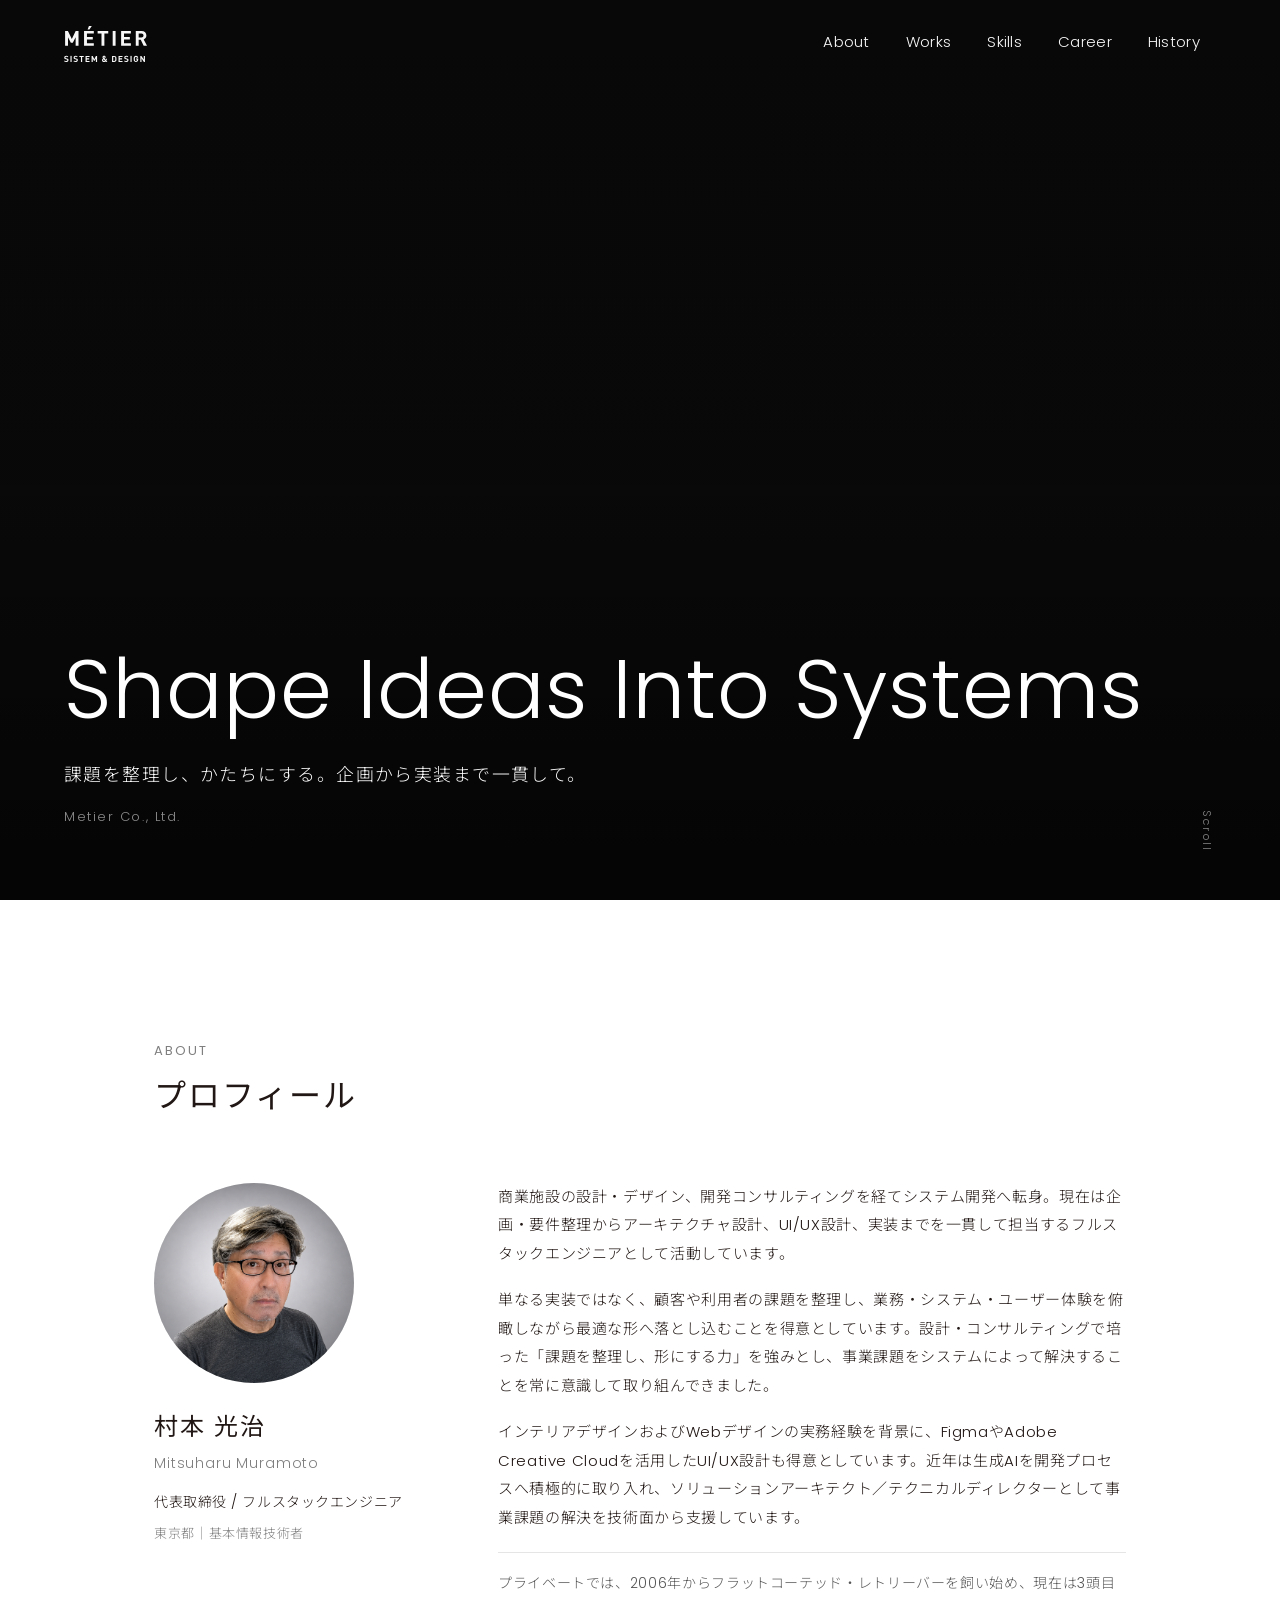
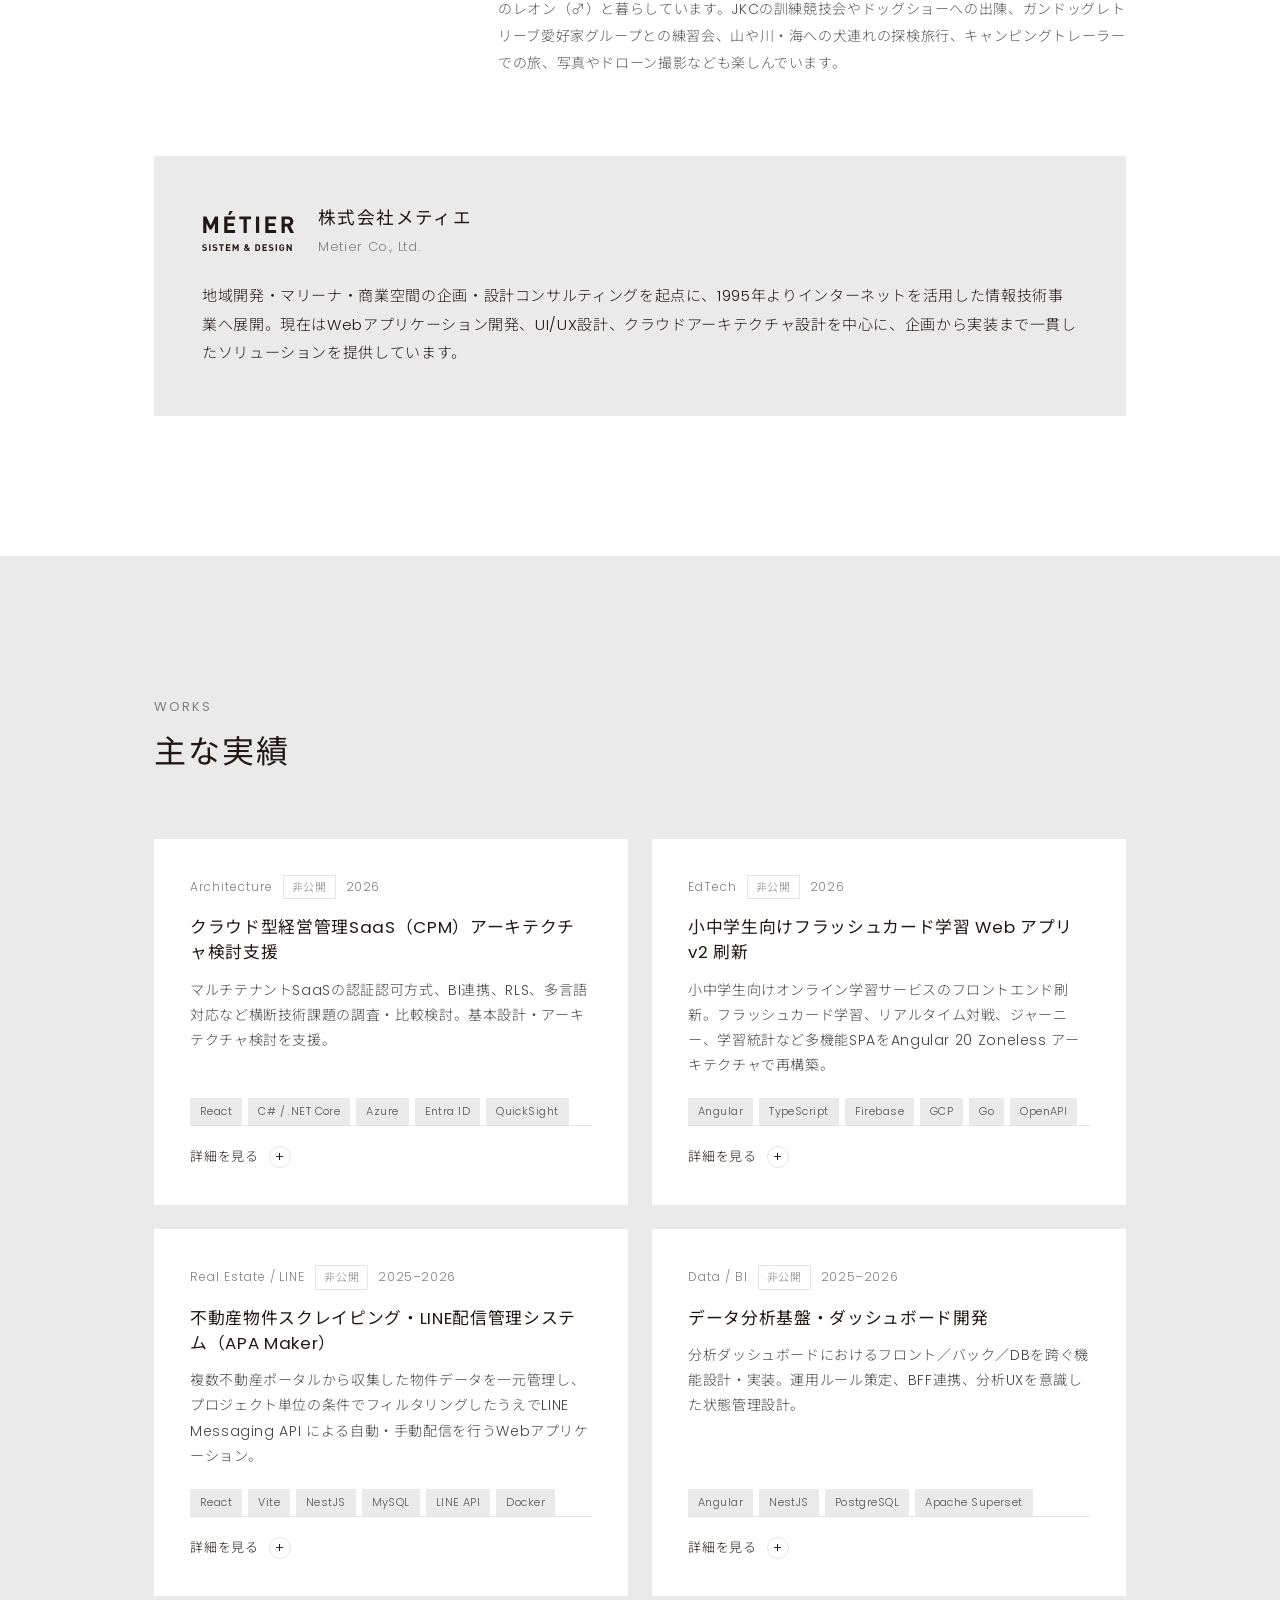
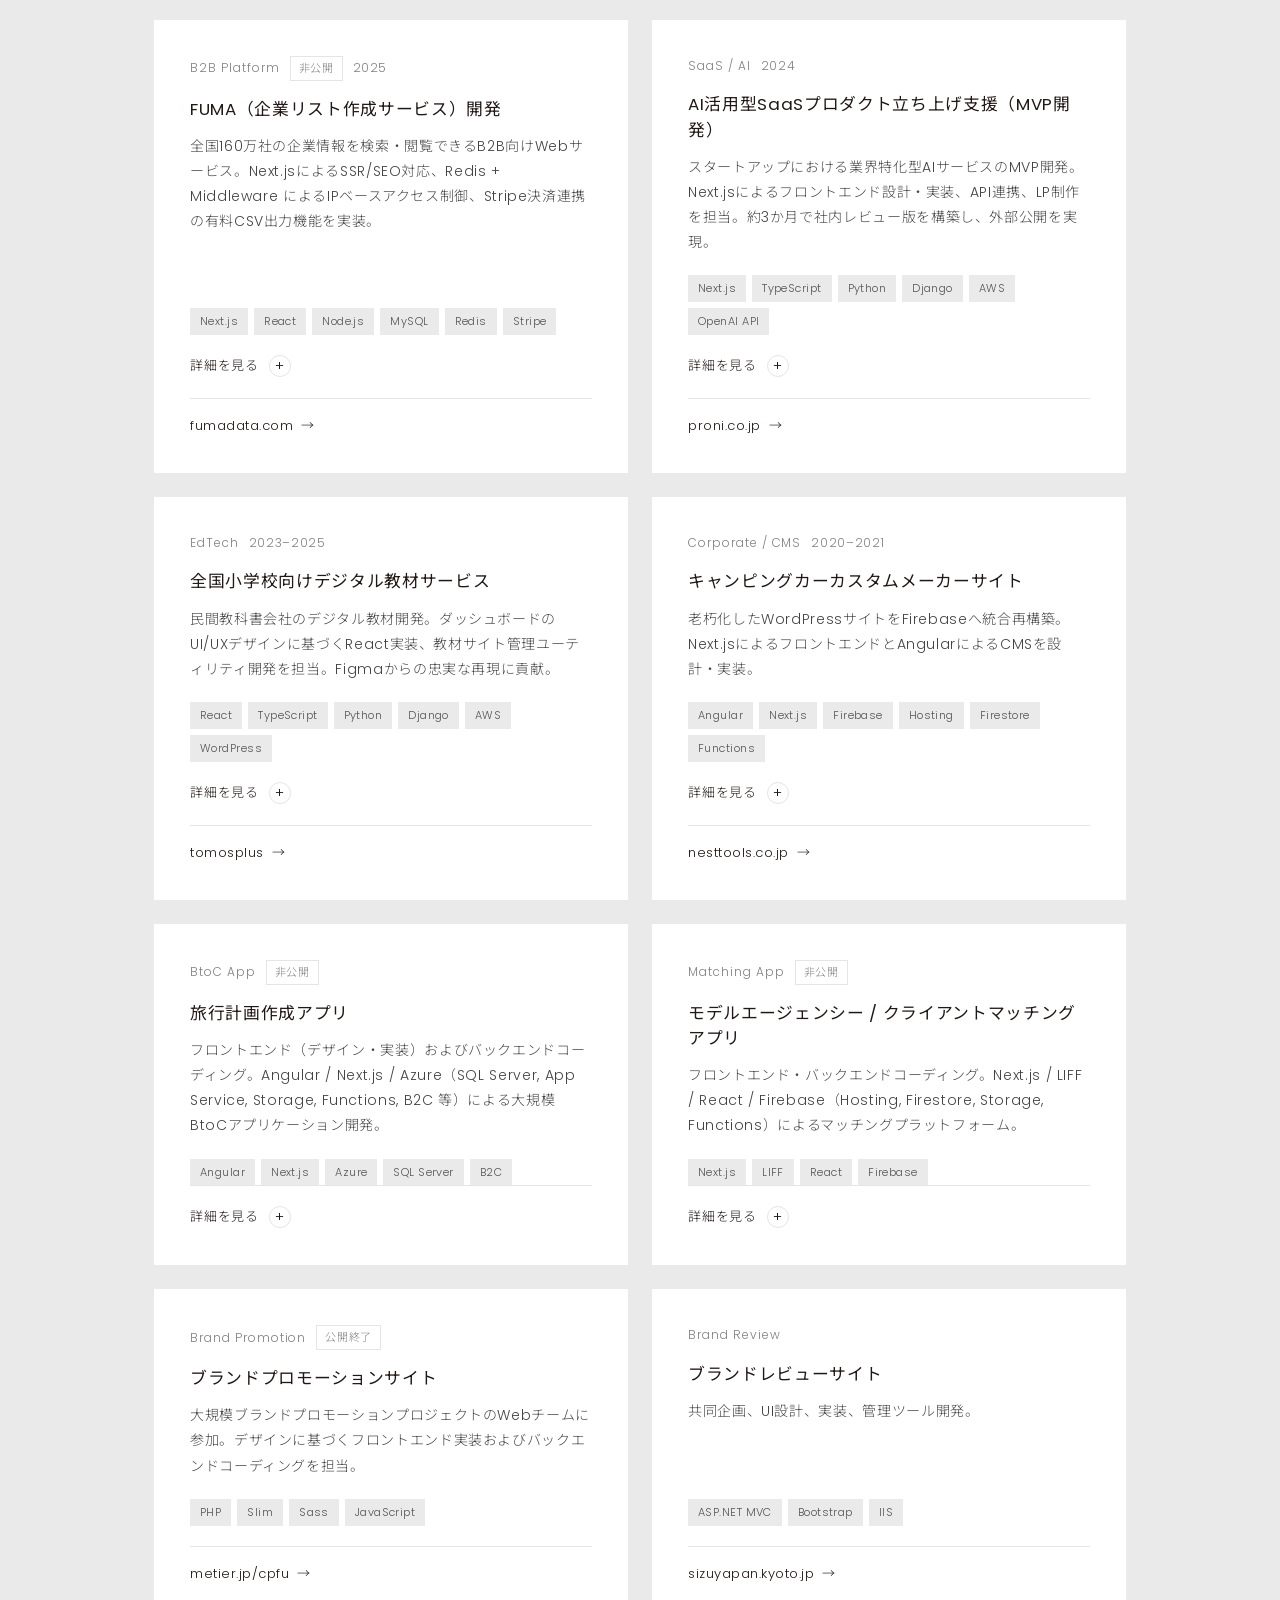
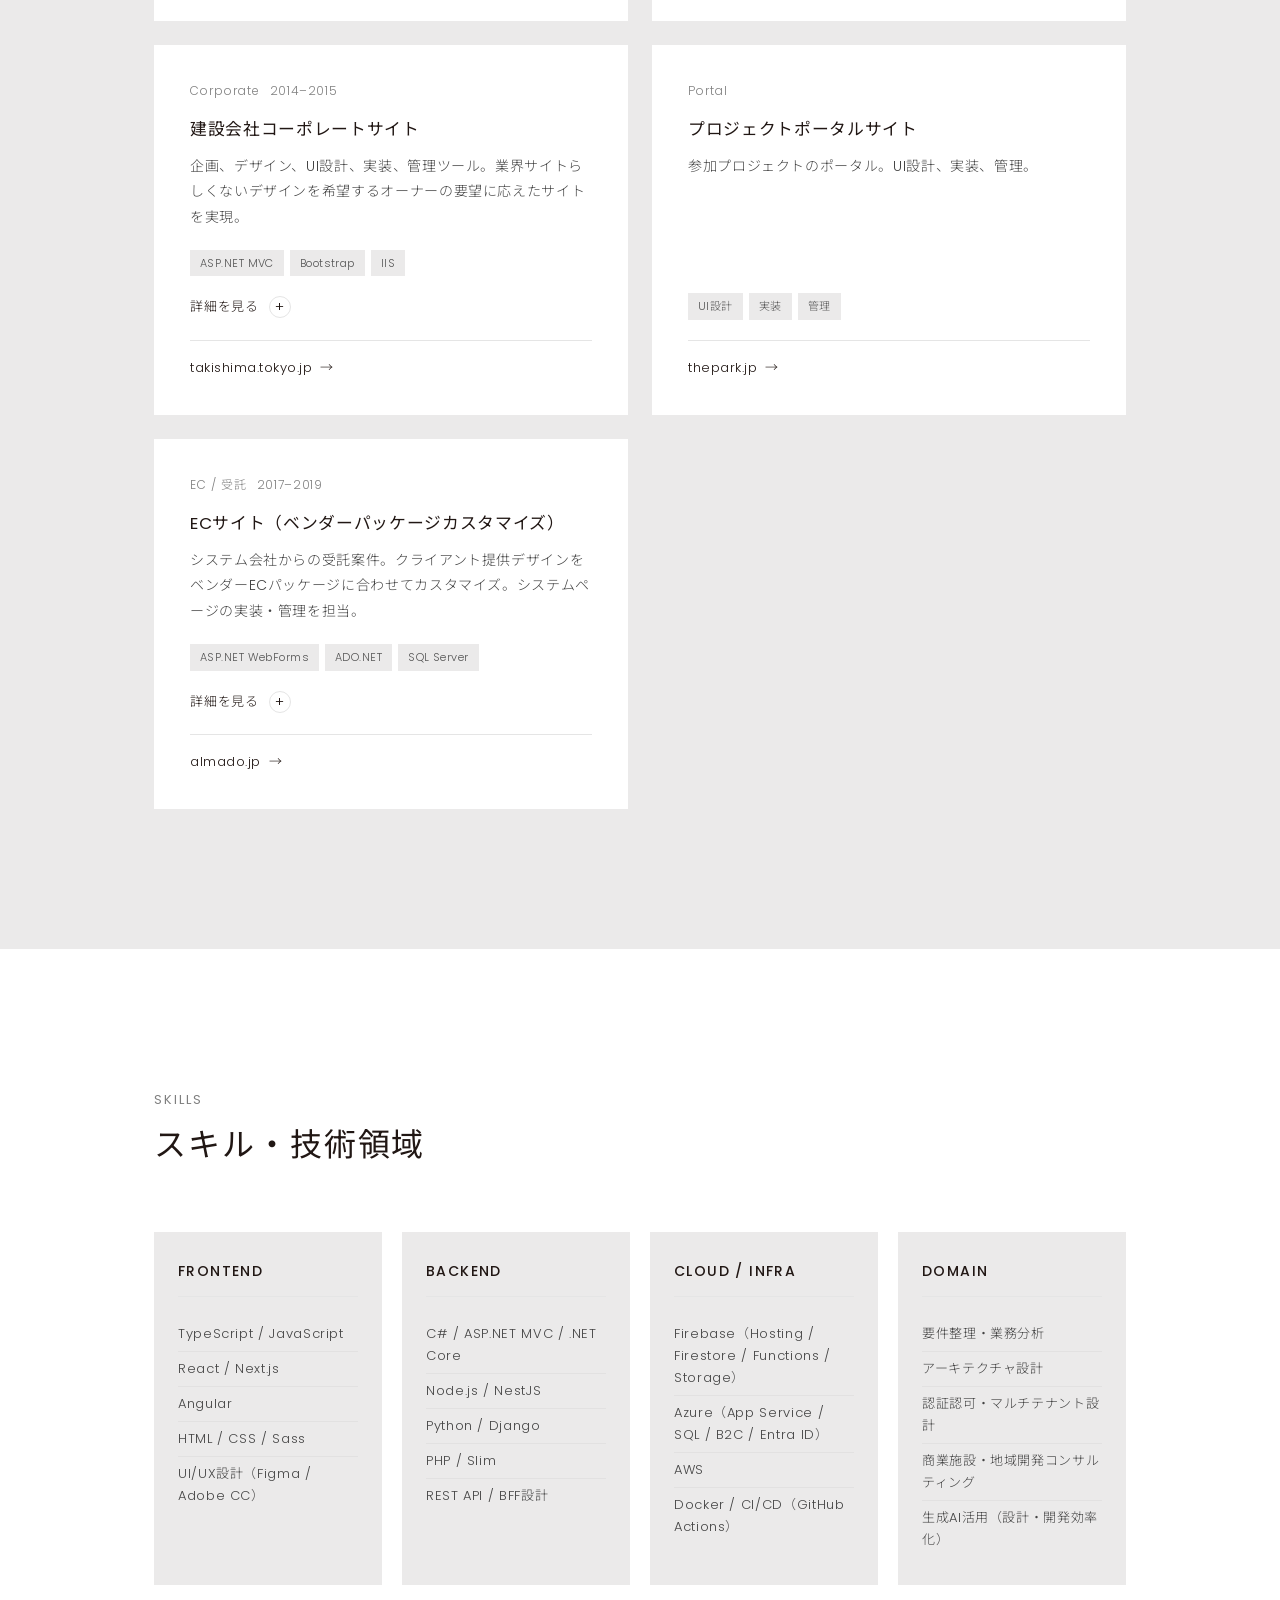
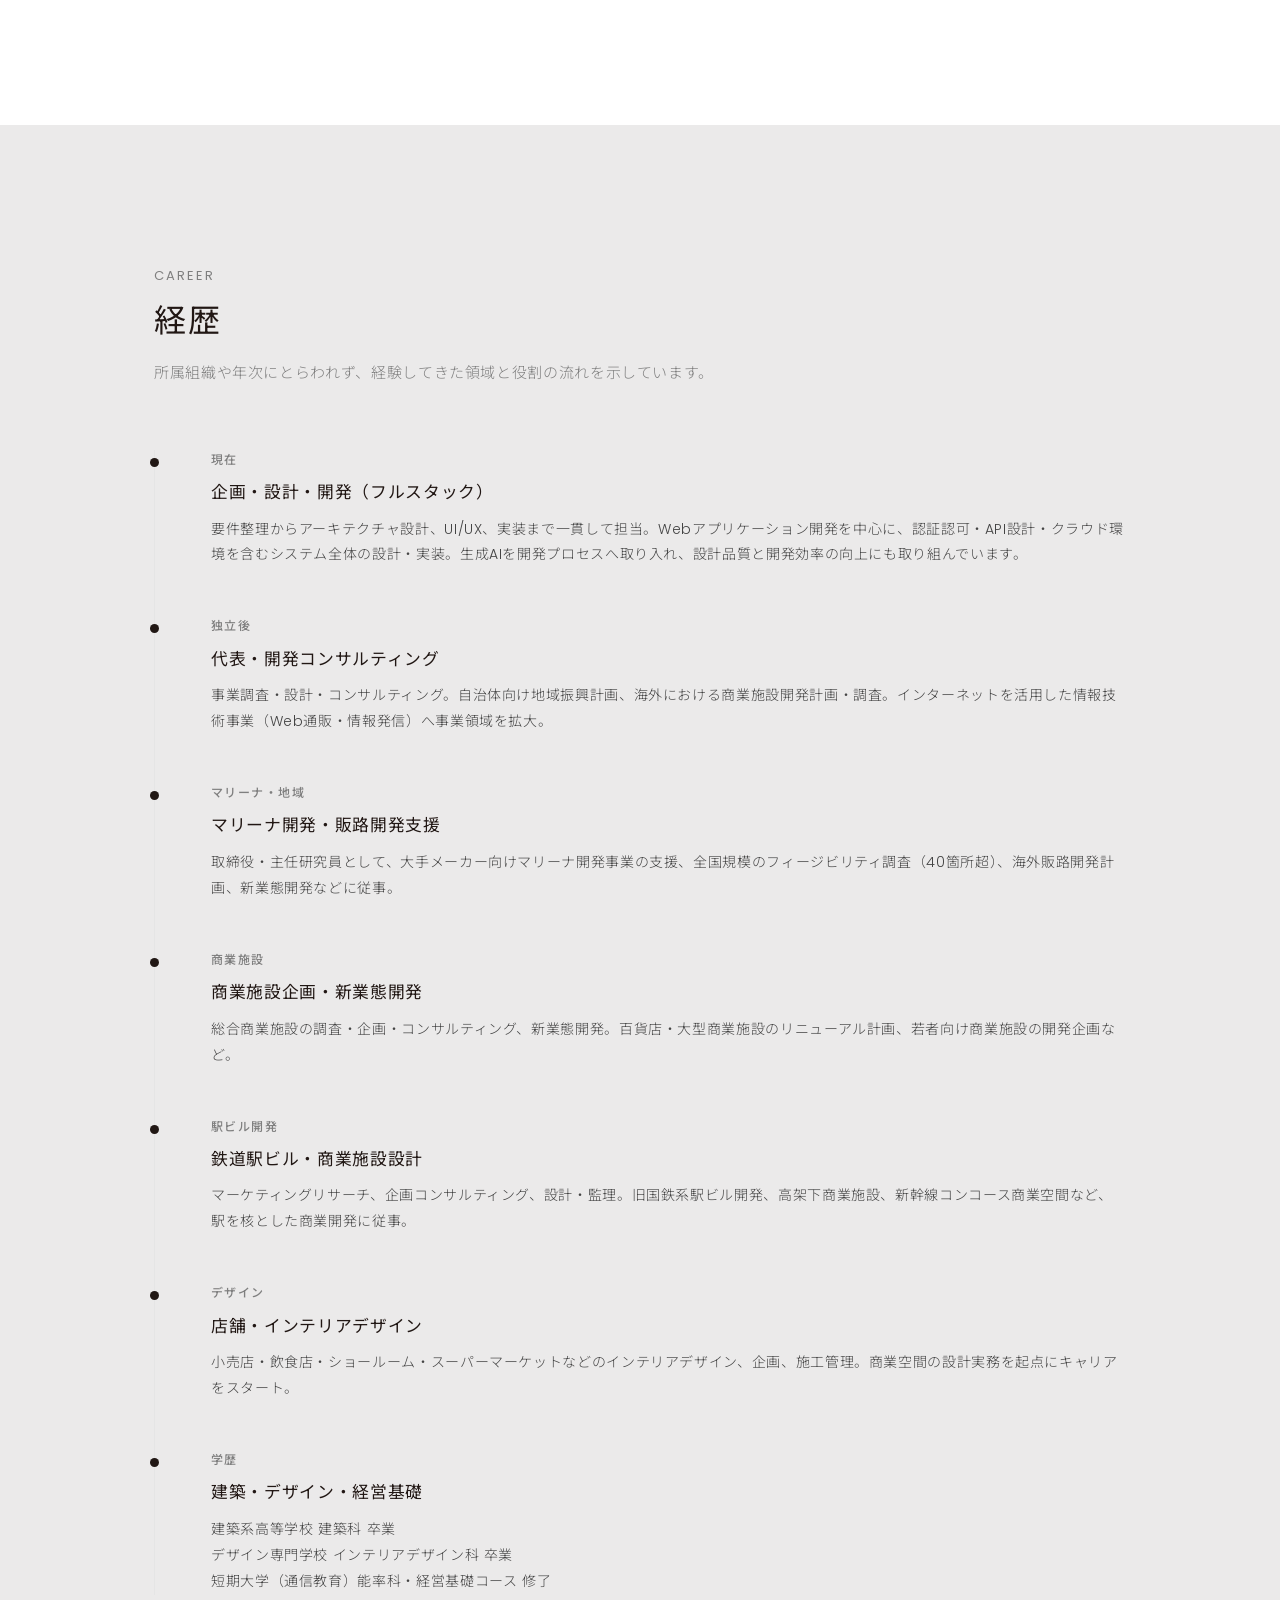
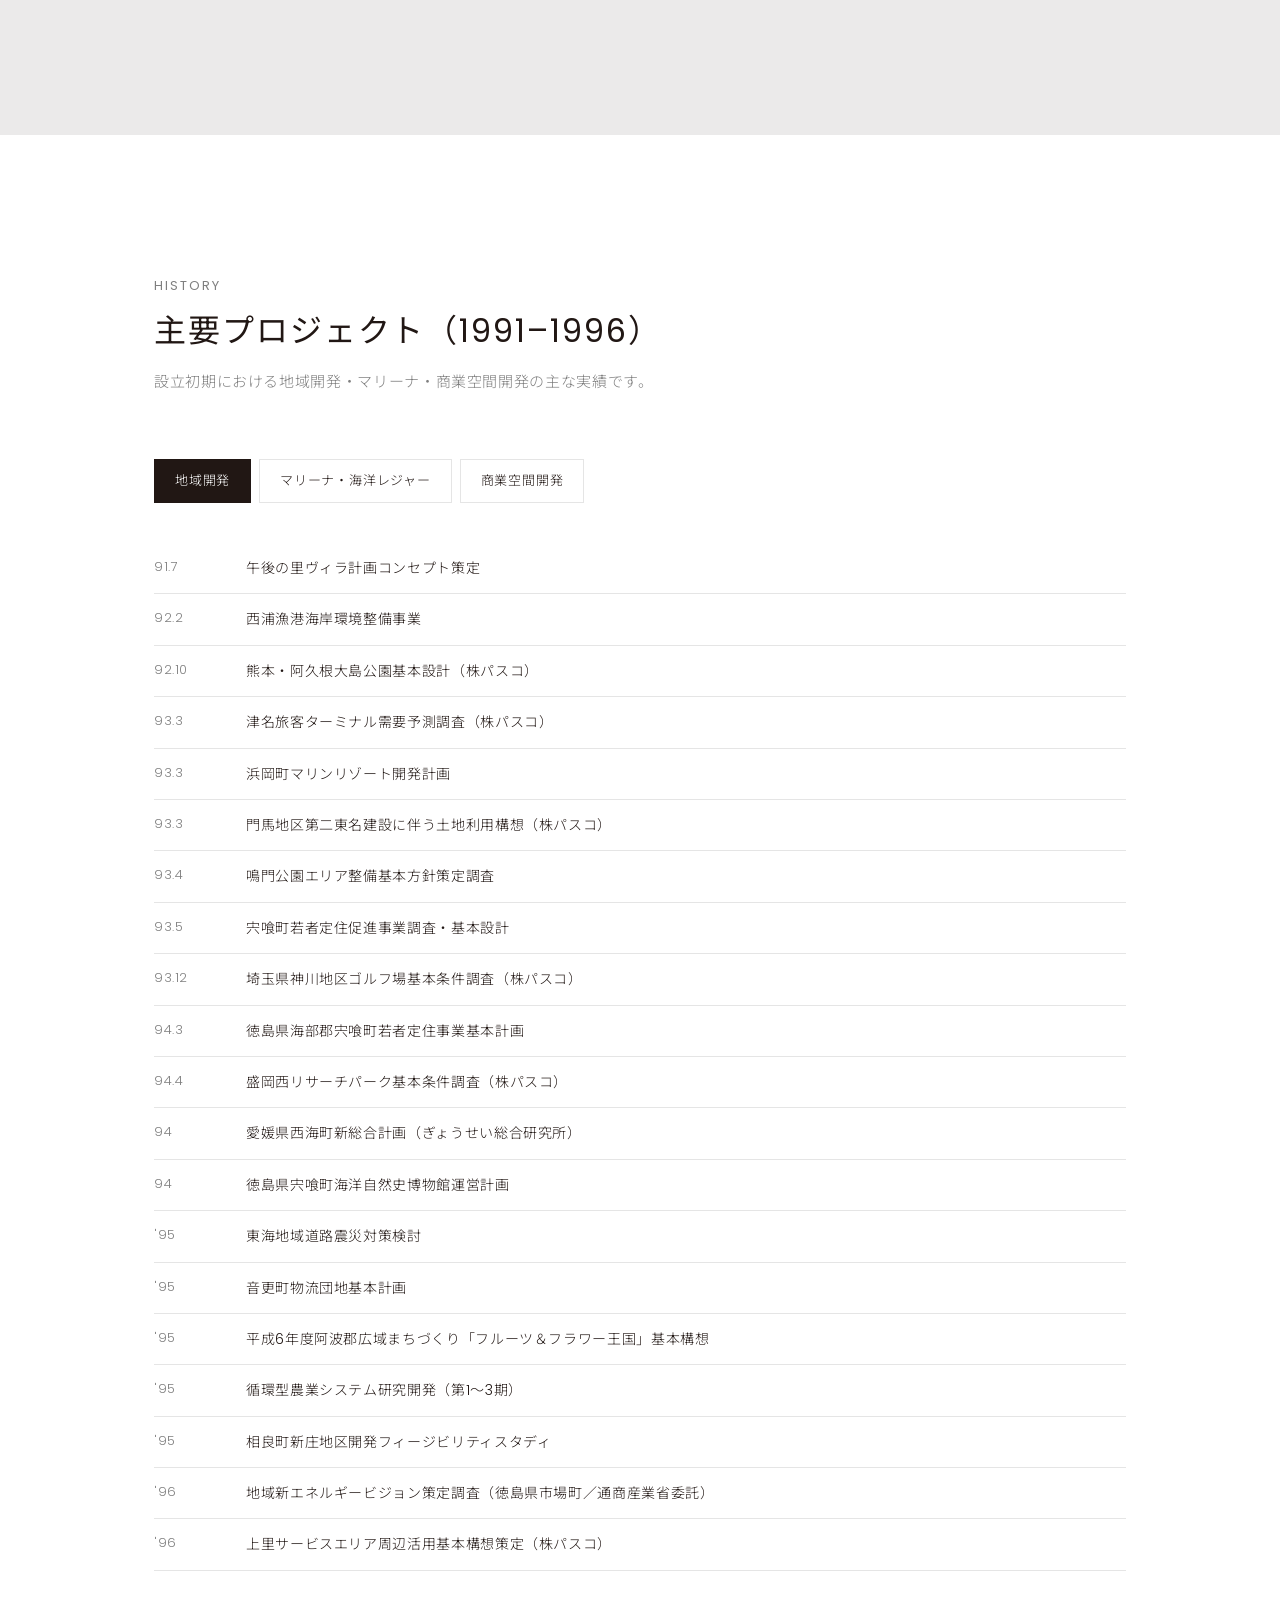
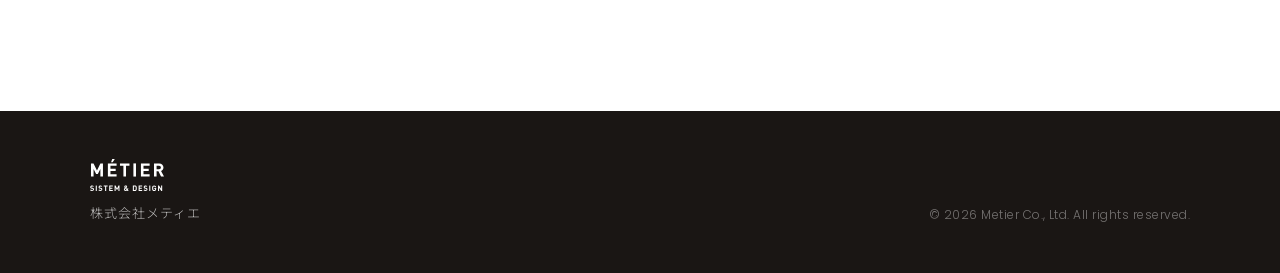
==== public/index.html @ c5fab7e5 "Initial commit: Metier corporate website Static site with Firebase Hosting configuration, assets, an" ====
<!doctype html>
<html lang="ja">
  <head>
    <meta charset="UTF-8" />
    <meta name="viewport" content="width=device-width, initial-scale=1" />
    <meta
      name="description"
      content="株式会社メティエ — 企画・設計から実装まで。商業施設デザインの知見を活かしたフルスタックエンジニアリング。"
    />
    <title>Metier — Portfolio</title>
    <link rel="preconnect" href="https://fonts.googleapis.com" />
    <link rel="preconnect" href="https://fonts.gstatic.com" crossorigin />
    <link
      href="https://fonts.googleapis.com/css2?family=EB+Garamond:ital@0;1&family=Noto+Sans+JP:wght@300;400;500;700&family=Poppins:wght@200;300;400;500;600&display=swap"
      rel="stylesheet"
    />
    <link rel="stylesheet" href="css/style.css" />
    <link rel="icon" href="assets/favicon.svg" type="image/svg+xml" />
  </head>
  <body>
    <div class="wrapper">
      <header class="header" id="header">
        <div class="header__inner">
          <h1 class="header__logo">
            <a href="#top">
              <img
                src="assets/Metier-LOGO-white.svg"
                alt="Metier"
                width="122"
                height="53"
              />
            </a>
          </h1>
          <button
            class="header__menu-btn"
            id="menuBtn"
            aria-label="メニュー"
            aria-expanded="false"
          >
            <span></span>
            <span></span>
          </button>
          <nav class="gnav" id="gnav">
            <ul>
              <li>
                <a href="#about"
                  ><span class="roll-menu"
                    ><span data-txt="About">About</span></span
                  ></a
                >
              </li>
              <li>
                <a href="#works"
                  ><span class="roll-menu"
                    ><span data-txt="Works">Works</span></span
                  ></a
                >
              </li>
              <li>
                <a href="#skills"
                  ><span class="roll-menu"
                    ><span data-txt="Skills">Skills</span></span
                  ></a
                >
              </li>
              <li>
                <a href="#career"
                  ><span class="roll-menu"
                    ><span data-txt="Career">Career</span></span
                  ></a
                >
              </li>
              <li>
                <a href="#history"
                  ><span class="roll-menu"
                    ><span data-txt="History">History</span></span
                  ></a
                >
              </li>
            </ul>
          </nav>
        </div>
      </header>

      <main>
        <!-- Hero -->
        <section class="hero" id="top">
          <div class="hero__bg"></div>
          <div class="hero__content">
            <h2 class="hero__title words-anim" id="heroTitle">
              <span>Shape</span> <span>Ideas</span> <span>Into</span>
              <span>Systems</span>
            </h2>
            <p class="hero__lead">
              課題を整理し、かたちにする。<br
                class="sp-only"
              />企画から実装まで一貫して。
            </p>
            <p class="hero__sub">Metier Co., Ltd.</p>
          </div>
          <div class="hero__scroll">
            <span>Scroll</span>
          </div>
        </section>

        <div class="cover">
          <!-- About -->
          <section class="section about" id="about">
            <div class="section__inner">
              <div class="section__head js-fadein">
                <p class="section__label">About</p>
                <h2 class="section__title">プロフィール</h2>
              </div>

              <div class="about__grid">
                <div class="about__profile js-fadein">
                  <div class="about__photo">
                    <img
                      src="assets/GPTMM20260702.png"
                      alt="村本 光治"
                      width="280"
                      height="280"
                    />
                  </div>
                  <p class="about__name">村本 光治</p>
                  <p class="about__name-en">Mitsuharu Muramoto</p>
                  <p class="about__role">代表取締役 / フルスタックエンジニア</p>
                  <p class="about__meta">東京都｜基本情報技術者</p>
                </div>
                <div class="about__body js-fadein">
                  <p>
                    商業施設の設計・デザイン、開発コンサルティングを経てシステム開発へ転身。現在は企画・要件整理からアーキテクチャ設計、UI/UX設計、実装までを一貫して担当するフルスタックエンジニアとして活動しています。
                  </p>
                  <p>
                    単なる実装ではなく、顧客や利用者の課題を整理し、業務・システム・ユーザー体験を俯瞰しながら最適な形へ落とし込むことを得意としています。設計・コンサルティングで培った「課題を整理し、形にする力」を強みとし、事業課題をシステムによって解決することを常に意識して取り組んできました。
                  </p>
                  <p>
                    インテリアデザインおよびWebデザインの実務経験を背景に、FigmaやAdobe
                    Creative
                    Cloudを活用したUI/UX設計も得意としています。近年は生成AIを開発プロセスへ積極的に取り入れ、ソリューションアーキテクト／テクニカルディレクターとして事業課題の解決を技術面から支援しています。
                  </p>
                  <p class="about__hobby">
                    プライベートでは、2006年からフラットコーテッド・レトリーバーを飼い始め、現在は3頭目のレオン（♂）と暮らしています。JKCの訓練競技会やドッグショーへの出陳、ガンドッグレトリーブ愛好家グループとの練習会、山や川・海への犬連れの探検旅行、キャンピングトレーラーでの旅、写真やドローン撮影なども楽しんでいます。
                  </p>
                </div>
              </div>

              <div class="about__company js-fadein">
                <div class="about__company-head">
                  <img
                    src="assets/Metier-LOGO.svg"
                    alt="Metier"
                    class="about__company-logo"
                    width="122"
                    height="53"
                  />
                  <div>
                    <p class="about__company-name">株式会社メティエ</p>
                    <p class="about__company-en">Metier Co., Ltd.</p>
                  </div>
                </div>
                <div class="about__company-body">
                  <p>
                    地域開発・マリーナ・商業空間の企画・設計コンサルティングを起点に、1995年よりインターネットを活用した情報技術事業へ展開。現在はWebアプリケーション開発、UI/UX設計、クラウドアーキテクチャ設計を中心に、企画から実装まで一貫したソリューションを提供しています。
                  </p>
                </div>
              </div>
            </div>
          </section>

          <!-- Works -->
          <section class="section works" id="works">
            <div class="section__inner">
              <div class="section__head js-fadein">
                <p class="section__label">Works</p>
                <h2 class="section__title">主な実績</h2>
              </div>

              <div class="works__list">
                <article
                  class="work-card work-card--private js-fadein"
                  data-work-id="cpm"
                >
                  <div class="work-card__meta">
                    <span class="work-card__tag">Architecture</span>
                    <span class="work-card__badge">非公開</span>
                    <span class="work-card__year">2026</span>
                  </div>
                  <h3 class="work-card__title">
                    クラウド型経営管理SaaS（CPM）アーキテクチャ検討支援
                  </h3>
                  <p class="work-card__desc">
                    マルチテナントSaaSの認証認可方式、BI連携、RLS、多言語対応など横断技術課題の調査・比較検討。基本設計・アーキテクチャ検討を支援。
                  </p>
                  <div class="work-card__tech">
                    <span>React</span><span>C# / .NET Core</span
                    ><span>Azure</span><span>Entra ID</span
                    ><span>QuickSight</span>
                  </div>
                </article>

                <article
                  class="work-card work-card--private js-fadein"
                  data-work-id="edtech-flashcard-v2"
                >
                  <div class="work-card__meta">
                    <span class="work-card__tag">EdTech</span>
                    <span class="work-card__badge">非公開</span>
                    <span class="work-card__year">2026</span>
                  </div>
                  <h3 class="work-card__title">
                    小中学生向けフラッシュカード学習 Web アプリ v2 刷新
                  </h3>
                  <p class="work-card__desc">
                    小中学生向けオンライン学習サービスのフロントエンド刷新。フラッシュカード学習、リアルタイム対戦、ジャーニー、学習統計など多機能SPAをAngular
                    20 Zoneless アーキテクチャで再構築。
                  </p>
                  <div class="work-card__tech">
                    <span>Angular</span><span>TypeScript</span
                    ><span>Firebase</span><span>GCP</span><span>Go</span
                    ><span>OpenAPI</span>
                  </div>
                </article>

                <article
                  class="work-card work-card--private js-fadein"
                  data-work-id="apa-maker"
                >
                  <div class="work-card__meta">
                    <span class="work-card__tag">Real Estate / LINE</span>
                    <span class="work-card__badge">非公開</span>
                    <span class="work-card__year">2025–2026</span>
                  </div>
                  <h3 class="work-card__title">
                    不動産物件スクレイピング・LINE配信管理システム（APA Maker）
                  </h3>
                  <p class="work-card__desc">
                    複数不動産ポータルから収集した物件データを一元管理し、プロジェクト単位の条件でフィルタリングしたうえでLINE
                    Messaging API
                    による自動・手動配信を行うWebアプリケーション。
                  </p>
                  <div class="work-card__tech">
                    <span>React</span><span>Vite</span><span>NestJS</span
                    ><span>MySQL</span><span>LINE API</span><span>Docker</span>
                  </div>
                </article>

                <article
                  class="work-card work-card--private js-fadein"
                  data-work-id="data-bi"
                >
                  <div class="work-card__meta">
                    <span class="work-card__tag">Data / BI</span>
                    <span class="work-card__badge">非公開</span>
                    <span class="work-card__year">2025–2026</span>
                  </div>
                  <h3 class="work-card__title">
                    データ分析基盤・ダッシュボード開発
                  </h3>
                  <p class="work-card__desc">
                    分析ダッシュボードにおけるフロント／バック／DBを跨ぐ機能設計・実装。運用ルール策定、BFF連携、分析UXを意識した状態管理設計。
                  </p>
                  <div class="work-card__tech">
                    <span>Angular</span><span>NestJS</span
                    ><span>PostgreSQL</span><span>Apache Superset</span>
                  </div>
                </article>

                <article
                  class="work-card work-card--private js-fadein"
                  data-work-id="fuma"
                >
                  <div class="work-card__meta">
                    <span class="work-card__tag">B2B Platform</span>
                    <span class="work-card__badge">非公開</span>
                    <span class="work-card__year">2025</span>
                  </div>
                  <h3 class="work-card__title">
                    FUMA（企業リスト作成サービス）開発
                  </h3>
                  <p class="work-card__desc">
                    全国160万社の企業情報を検索・閲覧できるB2B向けWebサービス。Next.jsによるSSR/SEO対応、Redis
                    + Middleware
                    によるIPベースアクセス制御、Stripe決済連携の有料CSV出力機能を実装。
                  </p>
                  <div class="work-card__tech">
                    <span>Next.js</span><span>React</span><span>Node.js</span
                    ><span>MySQL</span><span>Redis</span><span>Stripe</span>
                  </div>
                  <div class="work-card__links">
                    <a
                      href="https://fumadata.com/"
                      target="_blank"
                      rel="noopener noreferrer"
                      class="link-arrow"
                      >fumadata.com</a
                    >
                  </div>
                </article>

                <article class="work-card js-fadein" data-work-id="ai-saas">
                  <div class="work-card__meta">
                    <span class="work-card__tag">SaaS / AI</span>
                    <span class="work-card__year">2024</span>
                  </div>
                  <h3 class="work-card__title">
                    AI活用型SaaSプロダクト立ち上げ支援（MVP開発）
                  </h3>
                  <p class="work-card__desc">
                    スタートアップにおける業界特化型AIサービスのMVP開発。Next.jsによるフロントエンド設計・実装、API連携、LP制作を担当。約3か月で社内レビュー版を構築し、外部公開を実現。
                  </p>
                  <div class="work-card__tech">
                    <span>Next.js</span><span>TypeScript</span
                    ><span>Python</span><span>Django</span><span>AWS</span
                    ><span>OpenAI API</span>
                  </div>
                  <div class="work-card__links">
                    <a
                      href="https://www.proni.co.jp/"
                      target="_blank"
                      rel="noopener noreferrer"
                      class="link-arrow"
                      >proni.co.jp</a
                    >
                  </div>
                </article>

                <article class="work-card js-fadein" data-work-id="edtech">
                  <div class="work-card__meta">
                    <span class="work-card__tag">EdTech</span>
                    <span class="work-card__year">2023–2025</span>
                  </div>
                  <h3 class="work-card__title">
                    全国小学校向けデジタル教材サービス
                  </h3>
                  <p class="work-card__desc">
                    民間教科書会社のデジタル教材開発。ダッシュボードのUI/UXデザインに基づくReact実装、教材サイト管理ユーティリティ開発を担当。Figmaからの忠実な再現に貢献。
                  </p>
                  <div class="work-card__tech">
                    <span>React</span><span>TypeScript</span><span>Python</span
                    ><span>Django</span><span>AWS</span><span>WordPress</span>
                  </div>
                  <div class="work-card__links">
                    <a
                      href="https://mitsumura-kyouiku.co.jp/tomosplus/"
                      target="_blank"
                      rel="noopener noreferrer"
                      class="link-arrow"
                      >tomosplus</a
                    >
                  </div>
                </article>

                <article class="work-card js-fadein" data-work-id="nesttools">
                  <div class="work-card__meta">
                    <span class="work-card__tag">Corporate / CMS</span>
                    <span class="work-card__year">2020–2021</span>
                  </div>
                  <h3 class="work-card__title">
                    キャンピングカーカスタムメーカーサイト
                  </h3>
                  <p class="work-card__desc">
                    老朽化したWordPressサイトをFirebaseへ統合再構築。Next.jsによるフロントエンドとAngularによるCMSを設計・実装。
                  </p>
                  <div class="work-card__tech">
                    <span>Angular</span><span>Next.js</span><span>Firebase</span
                    ><span>Hosting</span><span>Firestore</span
                    ><span>Functions</span>
                  </div>
                  <div class="work-card__links">
                    <a
                      href="https://nesttools.co.jp/"
                      target="_blank"
                      rel="noopener noreferrer"
                      class="link-arrow"
                      >nesttools.co.jp</a
                    >
                  </div>
                </article>

                <article
                  class="work-card work-card--private js-fadein"
                  data-work-id="travel-app"
                >
                  <div class="work-card__meta">
                    <span class="work-card__tag">BtoC App</span>
                    <span class="work-card__badge">非公開</span>
                  </div>
                  <h3 class="work-card__title">旅行計画作成アプリ</h3>
                  <p class="work-card__desc">
                    フロントエンド（デザイン・実装）およびバックエンドコーディング。Angular
                    / Next.js / Azure（SQL Server, App Service, Storage,
                    Functions, B2C 等）による大規模BtoCアプリケーション開発。
                  </p>
                  <div class="work-card__tech">
                    <span>Angular</span><span>Next.js</span><span>Azure</span
                    ><span>SQL Server</span><span>B2C</span>
                  </div>
                </article>

                <article
                  class="work-card work-card--private js-fadein"
                  data-work-id="matching-app"
                >
                  <div class="work-card__meta">
                    <span class="work-card__tag">Matching App</span>
                    <span class="work-card__badge">非公開</span>
                  </div>
                  <h3 class="work-card__title">
                    モデルエージェンシー / クライアントマッチングアプリ
                  </h3>
                  <p class="work-card__desc">
                    フロントエンド・バックエンドコーディング。Next.js / LIFF /
                    React / Firebase（Hosting, Firestore, Storage,
                    Functions）によるマッチングプラットフォーム。
                  </p>
                  <div class="work-card__tech">
                    <span>Next.js</span><span>LIFF</span><span>React</span
                    ><span>Firebase</span>
                  </div>
                </article>

                <article class="work-card js-fadein" data-work-id="brand-promo">
                  <div class="work-card__meta">
                    <span class="work-card__tag">Brand Promotion</span>
                    <span class="work-card__badge">公開終了</span>
                  </div>
                  <h3 class="work-card__title">ブランドプロモーションサイト</h3>
                  <p class="work-card__desc">
                    大規模ブランドプロモーションプロジェクトのWebチームに参加。デザインに基づくフロントエンド実装およびバックエンドコーディングを担当。
                  </p>
                  <div class="work-card__tech">
                    <span>PHP</span><span>Slim</span><span>Sass</span
                    ><span>JavaScript</span>
                  </div>
                  <div class="work-card__links">
                    <a
                      href="http://www.metier.jp/cpfu/"
                      target="_blank"
                      rel="noopener noreferrer"
                      class="link-arrow"
                      >metier.jp/cpfu</a
                    >
                  </div>
                </article>

                <article
                  class="work-card js-fadein"
                  data-work-id="brand-review"
                >
                  <div class="work-card__meta">
                    <span class="work-card__tag">Brand Review</span>
                  </div>
                  <h3 class="work-card__title">ブランドレビューサイト</h3>
                  <p class="work-card__desc">
                    共同企画、UI設計、実装、管理ツール開発。
                  </p>
                  <div class="work-card__tech">
                    <span>ASP.NET MVC</span><span>Bootstrap</span
                    ><span>IIS</span>
                  </div>
                  <div class="work-card__links">
                    <a
                      href="http://www.sizuyapan.kyoto.jp/"
                      target="_blank"
                      rel="noopener noreferrer"
                      class="link-arrow"
                      >sizuyapan.kyoto.jp</a
                    >
                  </div>
                </article>

                <article class="work-card js-fadein" data-work-id="corporate">
                  <div class="work-card__meta">
                    <span class="work-card__tag">Corporate</span>
                    <span class="work-card__year">2014–2015</span>
                  </div>
                  <h3 class="work-card__title">建設会社コーポレートサイト</h3>
                  <p class="work-card__desc">
                    企画、デザイン、UI設計、実装、管理ツール。業界サイトらしくないデザインを希望するオーナーの要望に応えたサイトを実現。
                  </p>
                  <div class="work-card__tech">
                    <span>ASP.NET MVC</span><span>Bootstrap</span
                    ><span>IIS</span>
                  </div>
                  <div class="work-card__links">
                    <a
                      href="http://www.takishima.tokyo.jp/"
                      target="_blank"
                      rel="noopener noreferrer"
                      class="link-arrow"
                      >takishima.tokyo.jp</a
                    >
                  </div>
                </article>

                <article class="work-card js-fadein" data-work-id="portal">
                  <div class="work-card__meta">
                    <span class="work-card__tag">Portal</span>
                  </div>
                  <h3 class="work-card__title">プロジェクトポータルサイト</h3>
                  <p class="work-card__desc">
                    参加プロジェクトのポータル。UI設計、実装、管理。
                  </p>
                  <div class="work-card__tech">
                    <span>UI設計</span><span>実装</span><span>管理</span>
                  </div>
                  <div class="work-card__links">
                    <a
                      href="http://www.thepark.jp/"
                      target="_blank"
                      rel="noopener noreferrer"
                      class="link-arrow"
                      >thepark.jp</a
                    >
                  </div>
                </article>

                <article class="work-card js-fadein" data-work-id="ec-vendor">
                  <div class="work-card__meta">
                    <span class="work-card__tag">EC / 受託</span>
                    <span class="work-card__year">2017–2019</span>
                  </div>
                  <h3 class="work-card__title">
                    ECサイト（ベンダーパッケージカスタマイズ）
                  </h3>
                  <p class="work-card__desc">
                    システム会社からの受託案件。クライアント提供デザインをベンダーECパッケージに合わせてカスタマイズ。システムページの実装・管理を担当。
                  </p>
                  <div class="work-card__tech">
                    <span>ASP.NET WebForms</span><span>ADO.NET</span
                    ><span>SQL Server</span>
                  </div>
                  <div class="work-card__links">
                    <a
                      href="http://www.almado.jp/"
                      target="_blank"
                      rel="noopener noreferrer"
                      class="link-arrow"
                      >almado.jp</a
                    >
                  </div>
                </article>
              </div>
            </div>
          </section>

          <!-- Skills -->
          <section class="section skills" id="skills">
            <div class="section__inner">
              <div class="section__head js-fadein">
                <p class="section__label">Skills</p>
                <h2 class="section__title">スキル・技術領域</h2>
              </div>

              <div class="skills__grid">
                <div class="skills__card js-fadein">
                  <h3>Frontend</h3>
                  <ul>
                    <li>TypeScript / JavaScript</li>
                    <li>React / Next.js</li>
                    <li>Angular</li>
                    <li>HTML / CSS / Sass</li>
                    <li>UI/UX設計（Figma / Adobe CC）</li>
                  </ul>
                </div>
                <div class="skills__card js-fadein">
                  <h3>Backend</h3>
                  <ul>
                    <li>C# / ASP.NET MVC / .NET Core</li>
                    <li>Node.js / NestJS</li>
                    <li>Python / Django</li>
                    <li>PHP / Slim</li>
                    <li>REST API / BFF設計</li>
                  </ul>
                </div>
                <div class="skills__card js-fadein">
                  <h3>Cloud / Infra</h3>
                  <ul>
                    <li>
                      Firebase（Hosting / Firestore / Functions / Storage）
                    </li>
                    <li>Azure（App Service / SQL / B2C / Entra ID）</li>
                    <li>AWS</li>
                    <li>Docker / CI/CD（GitHub Actions）</li>
                  </ul>
                </div>
                <div class="skills__card js-fadein">
                  <h3>Domain</h3>
                  <ul>
                    <li>要件整理・業務分析</li>
                    <li>アーキテクチャ設計</li>
                    <li>認証認可・マルチテナント設計</li>
                    <li>商業施設・地域開発コンサルティング</li>
                    <li>生成AI活用（設計・開発効率化）</li>
                  </ul>
                </div>
              </div>
            </div>
          </section>

          <!-- Career -->
          <section class="section career" id="career">
            <div class="section__inner">
              <div class="section__head js-fadein">
                <p class="section__label">Career</p>
                <h2 class="section__title">経歴</h2>
                <p class="section__lead">
                  所属組織や年次にとらわれず、経験してきた領域と役割の流れを示しています。
                </p>
              </div>

              <div class="timeline">
                <div class="timeline__item js-fadein">
                  <div class="timeline__phase">現在</div>
                  <div class="timeline__body">
                    <h3>企画・設計・開発（フルスタック）</h3>
                    <p>
                      要件整理からアーキテクチャ設計、UI/UX、実装まで一貫して担当。Webアプリケーション開発を中心に、認証認可・API設計・クラウド環境を含むシステム全体の設計・実装。生成AIを開発プロセスへ取り入れ、設計品質と開発効率の向上にも取り組んでいます。
                    </p>
                  </div>
                </div>
                <div class="timeline__item js-fadein">
                  <div class="timeline__phase">独立後</div>
                  <div class="timeline__body">
                    <h3>代表・開発コンサルティング</h3>
                    <p>
                      事業調査・設計・コンサルティング。自治体向け地域振興計画、海外における商業施設開発計画・調査。インターネットを活用した情報技術事業（Web通販・情報発信）へ事業領域を拡大。
                    </p>
                  </div>
                </div>
                <div class="timeline__item js-fadein">
                  <div class="timeline__phase">マリーナ・地域</div>
                  <div class="timeline__body">
                    <h3>マリーナ開発・販路開発支援</h3>
                    <p>
                      取締役・主任研究員として、大手メーカー向けマリーナ開発事業の支援、全国規模のフィージビリティ調査（40箇所超）、海外販路開発計画、新業態開発などに従事。
                    </p>
                  </div>
                </div>
                <div class="timeline__item js-fadein">
                  <div class="timeline__phase">商業施設</div>
                  <div class="timeline__body">
                    <h3>商業施設企画・新業態開発</h3>
                    <p>
                      総合商業施設の調査・企画・コンサルティング、新業態開発。百貨店・大型商業施設のリニューアル計画、若者向け商業施設の開発企画など。
                    </p>
                  </div>
                </div>
                <div class="timeline__item js-fadein">
                  <div class="timeline__phase">駅ビル開発</div>
                  <div class="timeline__body">
                    <h3>鉄道駅ビル・商業施設設計</h3>
                    <p>
                      マーケティングリサーチ、企画コンサルティング、設計・監理。旧国鉄系駅ビル開発、高架下商業施設、新幹線コンコース商業空間など、駅を核とした商業開発に従事。
                    </p>
                  </div>
                </div>
                <div class="timeline__item js-fadein">
                  <div class="timeline__phase">デザイン</div>
                  <div class="timeline__body">
                    <h3>店舗・インテリアデザイン</h3>
                    <p>
                      小売店・飲食店・ショールーム・スーパーマーケットなどのインテリアデザイン、企画、施工管理。商業空間の設計実務を起点にキャリアをスタート。
                    </p>
                  </div>
                </div>
                <div class="timeline__item js-fadein">
                  <div class="timeline__phase">学歴</div>
                  <div class="timeline__body">
                    <h3>建築・デザイン・経営基礎</h3>
                    <p>
                      建築系高等学校 建築科 卒業<br />
                      デザイン専門学校 インテリアデザイン科 卒業<br />
                      短期大学（通信教育）能率科・経営基礎コース 修了
                    </p>
                  </div>
                </div>
              </div>
            </div>
          </section>

          <!-- History (91-96) -->
          <section class="section history" id="history">
            <div class="section__inner">
              <div class="section__head js-fadein">
                <p class="section__label">History</p>
                <h2 class="section__title">主要プロジェクト（1991–1996）</h2>
                <p class="section__lead">
                  設立初期における地域開発・マリーナ・商業空間開発の主な実績です。
                </p>
              </div>

              <div class="history__tabs js-fadein" role="tablist">
                <button
                  class="history__tab is-active"
                  data-tab="regional"
                  role="tab"
                  aria-selected="true"
                >
                  地域開発
                </button>
                <button
                  class="history__tab"
                  data-tab="marina"
                  role="tab"
                  aria-selected="false"
                >
                  マリーナ・海洋レジャー
                </button>
                <button
                  class="history__tab"
                  data-tab="commercial"
                  role="tab"
                  aria-selected="false"
                >
                  商業空間開発
                </button>
              </div>

              <div class="history__panels">
                <div
                  class="history__panel is-active"
                  id="panel-regional"
                  role="tabpanel"
                >
                  <ul class="history__list">
                    <li>
                      <span class="history__date">91.7</span
                      ><span>午後の里ヴィラ計画コンセプト策定</span>
                    </li>
                    <li>
                      <span class="history__date">92.2</span
                      ><span>西浦漁港海岸環境整備事業</span>
                    </li>
                    <li>
                      <span class="history__date">92.10</span
                      ><span>熊本・阿久根大島公園基本設計（株パスコ）</span>
                    </li>
                    <li>
                      <span class="history__date">93.3</span
                      ><span>津名旅客ターミナル需要予測調査（株パスコ）</span>
                    </li>
                    <li>
                      <span class="history__date">93.3</span
                      ><span>浜岡町マリンリゾート開発計画</span>
                    </li>
                    <li>
                      <span class="history__date">93.3</span
                      ><span
                        >門馬地区第二東名建設に伴う土地利用構想（株パスコ）</span
                      >
                    </li>
                    <li>
                      <span class="history__date">93.4</span
                      ><span>鳴門公園エリア整備基本方針策定調査</span>
                    </li>
                    <li>
                      <span class="history__date">93.5</span
                      ><span>宍喰町若者定住促進事業調査・基本設計</span>
                    </li>
                    <li>
                      <span class="history__date">93.12</span
                      ><span
                        >埼玉県神川地区ゴルフ場基本条件調査（株パスコ）</span
                      >
                    </li>
                    <li>
                      <span class="history__date">94.3</span
                      ><span>徳島県海部郡宍喰町若者定住事業基本計画</span>
                    </li>
                    <li>
                      <span class="history__date">94.4</span
                      ><span>盛岡西リサーチパーク基本条件調査（株パスコ）</span>
                    </li>
                    <li>
                      <span class="history__date">94</span
                      ><span
                        >愛媛県西海町新総合計画（ぎょうせい総合研究所）</span
                      >
                    </li>
                    <li>
                      <span class="history__date">94</span
                      ><span>徳島県宍喰町海洋自然史博物館運営計画</span>
                    </li>
                    <li>
                      <span class="history__date">'95</span
                      ><span>東海地域道路震災対策検討</span>
                    </li>
                    <li>
                      <span class="history__date">'95</span
                      ><span>音更町物流団地基本計画</span>
                    </li>
                    <li>
                      <span class="history__date">'95</span
                      ><span
                        >平成6年度阿波郡広域まちづくり「フルーツ＆フラワー王国」基本構想</span
                      >
                    </li>
                    <li>
                      <span class="history__date">'95</span
                      ><span>循環型農業システム研究開発（第1〜3期）</span>
                    </li>
                    <li>
                      <span class="history__date">'95</span
                      ><span>相良町新庄地区開発フィージビリティスタディ</span>
                    </li>
                    <li>
                      <span class="history__date">'96</span
                      ><span
                        >地域新エネルギービジョン策定調査（徳島県市場町／通商産業省委託）</span
                      >
                    </li>
                    <li>
                      <span class="history__date">'96</span
                      ><span
                        >上里サービスエリア周辺活用基本構想策定（株パスコ）</span
                      >
                    </li>
                  </ul>
                </div>

                <div
                  class="history__panel"
                  id="panel-marina"
                  role="tabpanel"
                  hidden
                >
                  <ul class="history__list">
                    <li>
                      <span class="history__date">91.5</span
                      ><span>伊東宇佐美マリーナ・フィージビリティプラン</span>
                    </li>
                    <li>
                      <span class="history__date">91.9</span
                      ><span>吉見海岸エリア開発計画</span>
                    </li>
                    <li>
                      <span class="history__date">91.9</span
                      ><span>熊本土合マリーナ・フィージビリティプラン</span>
                    </li>
                    <li>
                      <span class="history__date">91.9</span
                      ><span>南芦屋浜マリーナ・フィージビリティプラン</span>
                    </li>
                    <li>
                      <span class="history__date">91.10</span
                      ><span>大阪スポーツアイランドマリーナ計画</span>
                    </li>
                    <li>
                      <span class="history__date">91.11</span
                      ><span>鳴門市亀浦港開発計画</span>
                    </li>
                    <li>
                      <span class="history__date">91.12</span
                      ><span>竹島桟橋内港フィージビリティプラン</span>
                    </li>
                    <li>
                      <span class="history__date">92.1</span
                      ><span
                        >幕張メッセマリーナプロジェクト提案・事業採算性検討</span
                      >
                    </li>
                    <li>
                      <span class="history__date">92.3</span
                      ><span>フィッシャリーナ那智基本計画</span>
                    </li>
                    <li>
                      <span class="history__date">92.6</span
                      ><span>フィッシャリーナ今津開発構想</span>
                    </li>
                    <li>
                      <span class="history__date">92.6</span
                      ><span>泉佐野マリーナ事業収支計画</span>
                    </li>
                    <li>
                      <span class="history__date">92.9</span
                      ><span>萩マリーナ事業収支計画</span>
                    </li>
                    <li>
                      <span class="history__date">92.10</span
                      ><span>マリンメッセ師崎基本計画策定</span>
                    </li>
                    <li>
                      <span class="history__date">92.10</span
                      ><span>広島港観音地区マリーナ整備事業計画</span>
                    </li>
                    <li>
                      <span class="history__date">93.3</span
                      ><span>マリーナ開発における収支計算モデル作成</span>
                    </li>
                    <li>
                      <span class="history__date">93.5</span
                      ><span>竹ヶ島海洋自然史博物館基本計画〜運営計画</span>
                    </li>
                    <li>
                      <span class="history__date">94.3</span
                      ><span>宮崎港マリーナ基本計画</span>
                    </li>
                    <li>
                      <span class="history__date">94.3</span
                      ><span>壱岐郷ノ浦マリーナ事業計画</span>
                    </li>
                  </ul>
                  <p class="history__note">
                    ※多くは株式会社マリナス開発向け案件
                  </p>
                </div>

                <div
                  class="history__panel"
                  id="panel-commercial"
                  role="tabpanel"
                  hidden
                >
                  <ul class="history__list">
                    <li>
                      <span class="history__date">91.5</span
                      ><span>ルミネ大泉学園駅南口商業施設出店計画コンペ</span>
                    </li>
                    <li>
                      <span class="history__date">91.5</span
                      ><span>クロードクロス新宿ルミネ改装基本設計</span>
                    </li>
                    <li>
                      <span class="history__date">91.8</span
                      ><span>JR葛西臨海公園駅高架下開発計画</span>
                    </li>
                    <li>
                      <span class="history__date">91.10</span
                      ><span>JR両国駅高架下店舗開発調査（オフィス・飲食）</span>
                    </li>
                    <li>
                      <span class="history__date">92.3</span
                      ><span>JR阿佐ヶ谷駅高架下再開発計画</span>
                    </li>
                    <li>
                      <span class="history__date">92.5</span
                      ><span>JR岡山駅高架下開発基本計画</span>
                    </li>
                    <li>
                      <span class="history__date">92.5</span
                      ><span>クロードクロス甲府駅ビルエクラン改装工事</span>
                    </li>
                    <li>
                      <span class="history__date">92.9</span
                      ><span>西鉄バスターミナル「エマックス飯塚」RN計画</span>
                    </li>
                    <li>
                      <span class="history__date">92.10</span
                      ><span>宮城県青年会館増築計画</span>
                    </li>
                    <li>
                      <span class="history__date">93.11</span
                      ><span>上海人民広場地下街開発計画（MD計画）</span>
                    </li>
                    <li>
                      <span class="history__date">93.12</span
                      ><span>台北駅地下SC計画</span>
                    </li>
                    <li>
                      <span class="history__date">94</span
                      ><span>台北西門町アミューズメントビル計画</span>
                    </li>
                    <li>
                      <span class="history__date">94</span
                      ><span>韓国都市遊休地活用基本計画</span>
                    </li>
                    <li>
                      <span class="history__date">95.5</span
                      ><span>台中市オリエンタルパリス名店改装計画</span>
                    </li>
                  </ul>
                </div>
              </div>
            </div>
          </section>
        </div>
      </main>

      <footer class="footer">
        <div class="footer__inner">
          <div class="footer__brand">
            <img
              src="assets/Metier-LOGO-white.svg"
              alt="Metier"
              width="100"
              height="44"
            />
            <p>株式会社メティエ</p>
          </div>
          <p class="footer__copy">
            &copy; <span id="year"></span> Metier Co., Ltd. All rights reserved.
          </p>
        </div>
      </footer>
    </div>

    <div
      class="work-modal"
      id="workModal"
      hidden
      role="dialog"
      aria-modal="true"
      aria-labelledby="workModalTitle"
    >
      <div class="work-modal__overlay" aria-hidden="true"></div>
      <div class="work-modal__panel">
        <button type="button" class="work-modal__close" aria-label="閉じる">
          ×
        </button>
        <h3 class="work-modal__title" id="workModalTitle"></h3>
        <div class="work-modal__body">
          <section class="work-modal__section">
            <h4 class="work-modal__label">詳細</h4>
            <p class="work-modal__text" data-field="detail"></p>
          </section>
          <section class="work-modal__section">
            <h4 class="work-modal__label">使用言語／ツール</h4>
            <pre
              class="work-modal__text work-modal__text--pre"
              data-field="tools"
            ></pre>
          </section>
          <section class="work-modal__section">
            <h4 class="work-modal__label">チーム人数</h4>
            <p class="work-modal__text" data-field="team"></p>
          </section>
        </div>
      </div>
    </div>

    <script src="js/works-data.js"></script>
    <script src="js/works-modal.js"></script>
    <script src="js/main.js"></script>
  </body>
</html>
---- public/css/style.css ----
/* Metier Portfolio — inspired by clean design-consulting aesthetics */

*,
*::before,
*::after {
  box-sizing: border-box;
  margin: 0;
  padding: 0;
}

:root {
  --color-bg: #fff;
  --color-text: #211714;
  --color-muted: #7f7f7f;
  --color-line: #e5e5e5;
  --color-surface: #ebeaea;
  --color-hero: #1a1614;
  --font-sans:
    "Poppins", "Noto Sans JP", "Hiragino Kaku Gothic ProN", "游ゴシック",
    YuGothic, "メイリオ", Meiryo, sans-serif;
  --font-serif: "EB Garamond", Georgia, serif;
  --ease: cubic-bezier(0.74, 0.32, 0, 1);
  --header-h: 80px;
}

html {
  scroll-behavior: smooth;
  -webkit-text-size-adjust: 100%;
}

body {
  font-family: var(--font-sans);
  color: var(--color-text);
  background: var(--color-bg);
  line-height: 1.7;
  letter-spacing: 0.04em;
  font-weight: 300;
  overflow-x: hidden;
}

img {
  max-width: 100%;
  vertical-align: middle;
}

a {
  color: inherit;
  text-decoration: none;
  transition: opacity 0.4s;
}

a:hover {
  opacity: 0.6;
}

ul {
  list-style: none;
}

button {
  border: none;
  background: none;
  cursor: pointer;
  font: inherit;
  color: inherit;
}

.sp-only {
  display: none;
}

/* ---------- Header ---------- */
.header {
  position: fixed;
  top: 0;
  left: 0;
  width: 100%;
  z-index: 100;
  mix-blend-mode: exclusion;
  pointer-events: none;
}

.header__inner {
  display: flex;
  justify-content: space-between;
  align-items: center;
  margin: 0 clamp(24px, 5vw, 80px);
  padding: 20px 0;
}

.header__logo {
  flex-shrink: 0;
  pointer-events: auto;
}

.header__logo img {
  display: block;
  height: 36px;
  width: auto;
}

.header__menu-btn {
  display: none;
  pointer-events: auto;
  width: 32px;
  height: 24px;
  position: relative;
  z-index: 110;
}

.header__menu-btn span {
  display: block;
  position: absolute;
  left: 0;
  width: 100%;
  height: 1px;
  background: #fff;
  transition:
    transform 0.3s var(--ease),
    opacity 0.3s;
}

.header__menu-btn span:first-child {
  top: 8px;
}

.header__menu-btn span:last-child {
  bottom: 8px;
}

.header.is-open .header__menu-btn span:first-child {
  top: 11px;
  transform: rotate(45deg);
}

.header.is-open .header__menu-btn span:last-child {
  bottom: 11px;
  transform: rotate(-45deg);
}

.gnav {
  pointer-events: auto;
}

.gnav ul {
  display: flex;
  gap: 4px;
}

.gnav a {
  display: block;
  padding: 12px 16px;
  font-size: 15px;
  line-height: 1.3;
  letter-spacing: 0.02em;
  color: #fff;
  font-weight: 300;
}

.gnav a:hover {
  opacity: 1;
}

/* roll-menu */
.roll-menu {
  display: inline-block;
  overflow: hidden;
}

.roll-menu span {
  position: relative;
  display: inline-block;
}

.roll-menu span::after {
  content: attr(data-txt);
  position: absolute;
  top: 100%;
  left: 0;
}

.gnav a:hover .roll-menu span {
  animation: roll-menu 0.4s ease 0s 1 alternate none running;
}

@keyframes roll-menu {
  0% {
    transform: translateY(0%);
  }
  100% {
    transform: translateY(-100%);
  }
}

/* ---------- Hero ---------- */
.hero {
  position: relative;
  min-height: 100vh;
  min-height: 100dvh;
  display: flex;
  align-items: flex-end;
  padding: 0 clamp(24px, 5vw, 80px) 48px;
  color: #fff;
  overflow: hidden;
}

.hero__bg {
  position: absolute;
  inset: 0;
  background-color: #0a0a0a;
  background-image: url("../assets/AdobeStock_734842197.png");
  background-position: center;
  background-size: cover;
  background-repeat: no-repeat;
  z-index: 0;
}

.hero__bg::after {
  content: "";
  position: absolute;
  inset: 0;
  background: linear-gradient(
    to top,
    rgba(0, 0, 0, 0.55) 0%,
    rgba(0, 0, 0, 0.15) 45%,
    rgba(0, 0, 0, 0.2) 100%
  );
}

.hero__content {
  position: relative;
  z-index: 1;
  padding-bottom: 24px;
}

.hero__title {
  font-family: var(--font-sans);
  font-size: clamp(2.4rem, 6.5vw, 5.2rem);
  font-weight: 300;
  line-height: 1.05;
  letter-spacing: 0.01em;
}

.hero__title span {
  display: inline-block;
  opacity: 0;
  transform: translateY(40%);
  transition:
    opacity 0.7s var(--ease),
    transform 0.7s var(--ease);
}

.hero__title.is-show span {
  opacity: 1;
  transform: translateY(0);
}

.hero__title.is-show span:nth-child(1) {
  transition-delay: 0.1s;
}
.hero__title.is-show span:nth-child(2) {
  transition-delay: 0.2s;
}
.hero__title.is-show span:nth-child(3) {
  transition-delay: 0.3s;
}
.hero__title.is-show span:nth-child(4) {
  transition-delay: 0.4s;
}

.hero__lead {
  margin-top: 28px;
  font-size: clamp(1rem, 1.4vw, 1.25rem);
  font-weight: 300;
  line-height: 1.6;
  letter-spacing: 0.08em;
  opacity: 0;
  transform: translateY(20px);
  transition:
    opacity 0.6s var(--ease) 0.7s,
    transform 0.6s var(--ease) 0.7s;
}

.hero__sub {
  margin-top: 16px;
  font-size: 13px;
  letter-spacing: 0.12em;
  color: rgba(255, 255, 255, 0.55);
  opacity: 0;
  transform: translateY(20px);
  transition:
    opacity 0.6s var(--ease) 0.9s,
    transform 0.6s var(--ease) 0.9s;
}

.hero.is-ready .hero__lead,
.hero.is-ready .hero__sub {
  opacity: 1;
  transform: translateY(0);
}

.hero__scroll {
  position: absolute;
  right: clamp(24px, 5vw, 80px);
  bottom: 48px;
  z-index: 1;
  writing-mode: vertical-rl;
  font-size: 11px;
  letter-spacing: 0.2em;
  color: rgba(255, 255, 255, 0.5);
}

.hero__scroll span {
  display: inline-block;
  animation: scroll-pulse 2s ease-in-out infinite;
}

@keyframes scroll-pulse {
  0%,
  100% {
    opacity: 0.4;
  }
  50% {
    opacity: 1;
  }
}

/* ---------- Cover / Sections ---------- */
.cover {
  position: relative;
  z-index: 1;
  background: var(--color-bg);
}

.section {
  padding: clamp(80px, 12vw, 140px) 0;
}

.section__inner {
  max-width: 1100px;
  margin: 0 auto;
  padding: 0 clamp(24px, 5vw, 80px);
}

.section__head {
  margin-bottom: clamp(40px, 6vw, 64px);
}

.section__label {
  font-size: 13px;
  letter-spacing: 0.16em;
  color: var(--color-muted);
  font-weight: 400;
  text-transform: uppercase;
}

.section__title {
  margin-top: 12px;
  font-size: clamp(1.5rem, 2.5vw, 2rem);
  font-weight: 400;
  line-height: 1.4;
  letter-spacing: 0.06em;
}

.section__lead {
  margin-top: 16px;
  font-size: 15px;
  color: var(--color-muted);
  max-width: 42em;
}

/* fade-in */
.js-fadein {
  opacity: 0;
  transform: translate3d(0, 24px, 0);
  transition:
    opacity 0.8s var(--ease),
    transform 0.8s var(--ease);
}

.js-fadein.is-show {
  opacity: 1;
  transform: translate3d(0, 0, 0);
}

/* ---------- About ---------- */
.about__grid {
  display: grid;
  grid-template-columns: minmax(200px, 280px) 1fr;
  gap: clamp(32px, 5vw, 64px);
  margin-bottom: clamp(48px, 8vw, 80px);
}

.about__photo {
  width: min(100%, 200px);
  aspect-ratio: 1;
  margin-bottom: 24px;
  overflow: hidden;
  border-radius: 50%;
  background: var(--color-surface);
}

.about__photo img {
  width: 100%;
  height: 100%;
  object-fit: cover;
  object-position: center 20%;
  display: block;
}

.about__name {
  font-size: 1.5rem;
  font-weight: 400;
  letter-spacing: 0.08em;
}

.about__name-en {
  margin-top: 4px;
  font-size: 14px;
  color: var(--color-muted);
  letter-spacing: 0.06em;
}

.about__role {
  margin-top: 16px;
  font-size: 14px;
  letter-spacing: 0.04em;
}

.about__meta {
  margin-top: 8px;
  font-size: 13px;
  color: var(--color-muted);
}

.about__body p + p {
  margin-top: 1.2em;
}

.about__body p {
  font-size: 15px;
  line-height: 1.9;
}

.about__body p.about__hobby {
  margin-top: 1.4em;
  padding-top: 1.2em;
  border-top: 1px solid var(--color-line);
  color: #555;
  font-size: 14px;
}

.about__company {
  padding: clamp(32px, 4vw, 48px);
  background: var(--color-surface);
}

.about__company-head {
  display: flex;
  align-items: center;
  gap: 24px;
  margin-bottom: 24px;
}

.about__company-logo {
  height: 40px;
  width: auto;
}

.about__company-name {
  font-size: 1.1rem;
  font-weight: 400;
  letter-spacing: 0.08em;
}

.about__company-en {
  font-size: 13px;
  color: var(--color-muted);
  margin-top: 2px;
}

.about__company-body p {
  font-size: 15px;
  line-height: 1.9;
}

.about__dl {
  display: flex;
  flex-wrap: wrap;
  gap: 32px;
  margin-top: 28px;
  padding-top: 28px;
  border-top: 1px solid rgba(0, 0, 0, 0.08);
}

.about__dl dt {
  font-size: 12px;
  color: var(--color-muted);
  letter-spacing: 0.1em;
  margin-bottom: 4px;
}

.about__dl dd {
  font-size: 15px;
}

/* ---------- Works ---------- */
.works {
  background: var(--color-surface);
}

.works__list {
  display: grid;
  grid-template-columns: repeat(2, 1fr);
  gap: 24px;
  align-items: stretch;
}

.work-card {
  background: #fff;
  padding: clamp(28px, 3vw, 36px);
  display: flex;
  flex-direction: column;
  height: 100%;
  transition:
    transform 0.4s var(--ease),
    box-shadow 0.4s var(--ease);
}

.work-card:hover {
  transform: translateY(-4px);
  box-shadow: 0 12px 40px rgba(0, 0, 0, 0.06);
}

.work-card__meta {
  display: flex;
  flex-wrap: wrap;
  align-items: center;
  gap: 10px;
  margin-bottom: 16px;
}

.work-card__tag {
  font-size: 12px;
  letter-spacing: 0.08em;
  color: var(--color-muted);
}

.work-card__year {
  font-size: 12px;
  color: var(--color-muted);
}

.work-card__badge {
  font-size: 11px;
  padding: 2px 8px;
  border: 1px solid var(--color-line);
  letter-spacing: 0.06em;
  color: var(--color-muted);
}

.work-card__title {
  font-size: 1.05rem;
  font-weight: 400;
  line-height: 1.5;
  letter-spacing: 0.04em;
  margin-bottom: 12px;
}

.work-card__desc {
  font-size: 14px;
  line-height: 1.8;
  color: #444;
  flex: 1;
}

.work-card__tech {
  display: flex;
  flex-wrap: wrap;
  gap: 6px;
  margin-top: auto;
  padding-top: 20px;
}

.work-card__tech span {
  font-size: 11px;
  padding: 4px 10px;
  background: var(--color-surface);
  letter-spacing: 0.04em;
  color: #555;
}

.work-card__links {
  display: flex;
  flex-wrap: wrap;
  gap: 16px;
  margin-top: 20px;
  padding-top: 16px;
  border-top: 1px solid var(--color-line);
}

.work-card__footer {
  padding-top: 16px;
}

.work-card:not(:has(.work-card__links)) .work-card__footer {
  border-top: 1px solid var(--color-line);
}

.work-card__detail-btn {
  display: inline-flex;
  align-items: center;
  gap: 10px;
  padding: 0;
  font-size: 13px;
  letter-spacing: 0.06em;
  color: var(--color-text);
  transition: opacity 0.3s;
}

.work-card__detail-btn:hover {
  opacity: 0.6;
}

.work-card__detail-icon {
  display: inline-flex;
  align-items: center;
  justify-content: center;
  width: 22px;
  height: 22px;
  border: 1px solid var(--color-line);
  border-radius: 50%;
  font-size: 14px;
  line-height: 1;
  transition: transform 0.3s var(--ease), border-color 0.3s;
}

.work-card__detail-btn:hover .work-card__detail-icon {
  transform: rotate(45deg);
  border-color: var(--color-text);
}

/* Work detail modal */
body.is-modal-open {
  overflow: hidden;
}

.work-modal {
  position: fixed;
  inset: 0;
  z-index: 200;
  display: flex;
  align-items: center;
  justify-content: center;
  padding: clamp(16px, 4vw, 40px);
}

.work-modal[hidden] {
  display: none;
}

.work-modal__overlay {
  position: absolute;
  inset: 0;
  background: rgba(0, 0, 0, 0.55);
  backdrop-filter: blur(2px);
}

.work-modal__panel {
  position: relative;
  width: min(100%, 640px);
  max-height: min(85vh, 720px);
  overflow-y: auto;
  background: #fff;
  padding: clamp(28px, 4vw, 40px);
  box-shadow: 0 24px 64px rgba(0, 0, 0, 0.18);
}

.work-modal__close {
  position: absolute;
  top: 16px;
  right: 16px;
  width: 36px;
  height: 36px;
  font-size: 24px;
  line-height: 1;
  color: var(--color-muted);
  transition: color 0.3s;
}

.work-modal__close:hover {
  color: var(--color-text);
  opacity: 1;
}

.work-modal__title {
  padding-right: 40px;
  font-size: 1.1rem;
  font-weight: 400;
  line-height: 1.5;
  letter-spacing: 0.04em;
  margin-bottom: 28px;
}

.work-modal__section + .work-modal__section {
  margin-top: 24px;
  padding-top: 24px;
  border-top: 1px solid var(--color-line);
}

.work-modal__label {
  font-size: 11px;
  font-weight: 500;
  letter-spacing: 0.14em;
  text-transform: uppercase;
  color: var(--color-muted);
  margin-bottom: 12px;
}

.work-modal__text {
  font-size: 14px;
  line-height: 1.85;
  color: #444;
  white-space: pre-wrap;
}

.work-modal__text--pre {
  font-family: inherit;
  white-space: pre-wrap;
  margin: 0;
  background: none;
  border: none;
  padding: 0;
}

.link-arrow {
  display: inline-flex;
  align-items: center;
  gap: 8px;
  font-size: 13px;
  letter-spacing: 0.04em;
}

.link-arrow::after {
  content: "→";
  transition: transform 0.3s var(--ease);
}

.link-arrow:hover {
  opacity: 1;
}

.link-arrow:hover::after {
  transform: translateX(4px);
}

/* ---------- Career / Timeline ---------- */
.career {
  background: var(--color-surface);
}

.timeline {
  position: relative;
  padding-left: 24px;
  border-left: 1px solid var(--color-line);
}

.timeline__item {
  position: relative;
  padding-bottom: 48px;
  padding-left: 32px;
}

.timeline__item:last-child {
  padding-bottom: 0;
}

.timeline__item::before {
  content: "";
  position: absolute;
  left: -29px;
  top: 8px;
  width: 9px;
  height: 9px;
  border-radius: 50%;
  background: var(--color-text);
}

.timeline__phase {
  font-size: 12px;
  font-weight: 500;
  letter-spacing: 0.12em;
  color: var(--color-muted);
  margin-bottom: 8px;
  text-transform: uppercase;
}

.timeline__body h3 {
  font-size: 1.05rem;
  font-weight: 400;
  letter-spacing: 0.04em;
  margin-bottom: 10px;
}

.timeline__body p {
  font-size: 14px;
  line-height: 1.85;
  color: #444;
}

/* ---------- Skills ---------- */
.skills__grid {
  display: grid;
  grid-template-columns: repeat(4, 1fr);
  gap: 20px;
}

.skills__card {
  background: var(--color-surface);
  padding: 28px 24px;
}

.skills__card h3 {
  font-size: 14px;
  font-weight: 500;
  letter-spacing: 0.1em;
  text-transform: uppercase;
  margin-bottom: 20px;
  padding-bottom: 12px;
  border-bottom: 1px solid var(--color-line);
}

.skills__card li {
  font-size: 13px;
  line-height: 1.7;
  padding: 6px 0;
  color: #444;
}

.skills__card li + li {
  border-top: 1px solid rgba(0, 0, 0, 0.04);
}

/* ---------- History ---------- */
.history__tabs {
  display: flex;
  flex-wrap: wrap;
  gap: 8px;
  margin-bottom: 40px;
}

.history__tab {
  padding: 10px 20px;
  font-size: 13px;
  letter-spacing: 0.06em;
  border: 1px solid var(--color-line);
  transition:
    background 0.3s,
    color 0.3s,
    border-color 0.3s;
}

.history__tab:hover {
  border-color: var(--color-text);
}

.history__tab.is-active {
  background: var(--color-text);
  color: #fff;
  border-color: var(--color-text);
}

.history__list {
  display: grid;
  gap: 0;
}

.history__list li {
  display: grid;
  grid-template-columns: 72px 1fr;
  gap: 20px;
  padding: 14px 0;
  border-bottom: 1px solid var(--color-line);
  font-size: 14px;
  line-height: 1.6;
}

.history__date {
  font-size: 13px;
  color: var(--color-muted);
  letter-spacing: 0.04em;
  font-variant-numeric: tabular-nums;
}

.history__note {
  margin-top: 20px;
  font-size: 12px;
  color: var(--color-muted);
}

.history__panel[hidden] {
  display: none;
}

/* ---------- Footer ---------- */
.footer {
  background: var(--color-hero);
  color: #fff;
  padding: 48px clamp(24px, 5vw, 80px);
}

.footer__inner {
  max-width: 1100px;
  margin: 0 auto;
  display: flex;
  justify-content: space-between;
  align-items: flex-end;
  gap: 24px;
}

.footer__brand img {
  height: 32px;
  width: auto;
  margin-bottom: 12px;
}

.footer__brand p {
  font-size: 13px;
  letter-spacing: 0.08em;
  color: rgba(255, 255, 255, 0.7);
}

.footer__copy {
  font-size: 12px;
  color: rgba(255, 255, 255, 0.4);
  letter-spacing: 0.04em;
}

/* ---------- Responsive ---------- */
@media (max-width: 900px) {
  .works__list {
    grid-template-columns: 1fr;
  }

  .skills__grid {
    grid-template-columns: repeat(2, 1fr);
  }

  .about__grid {
    grid-template-columns: 1fr;
    gap: 32px;
  }
}

@media (max-width: 767px) {
  .sp-only {
    display: inline;
  }

  .header__menu-btn {
    display: block;
  }

  .gnav {
    position: fixed;
    inset: 0;
    background: #1a1614;
    display: flex;
    align-items: center;
    justify-content: center;
    opacity: 0;
    visibility: hidden;
    transition:
      opacity 0.4s,
      visibility 0.4s;
    mix-blend-mode: normal;
  }

  .header.is-open {
    mix-blend-mode: normal;
  }

  .header.is-open .gnav {
    opacity: 1;
    visibility: visible;
  }

  .gnav ul {
    flex-direction: column;
    align-items: center;
    gap: 8px;
  }

  .gnav a {
    font-size: 22px;
    padding: 12px 24px;
  }

  .hero {
    padding-bottom: 80px;
  }

  .hero__scroll {
    display: none;
  }

  .skills__grid {
    grid-template-columns: 1fr;
  }

  .history__list li {
    grid-template-columns: 56px 1fr;
    gap: 12px;
    font-size: 13px;
  }

  .footer__inner {
    flex-direction: column;
    align-items: flex-start;
  }

  .timeline__item {
    padding-left: 20px;
  }
}
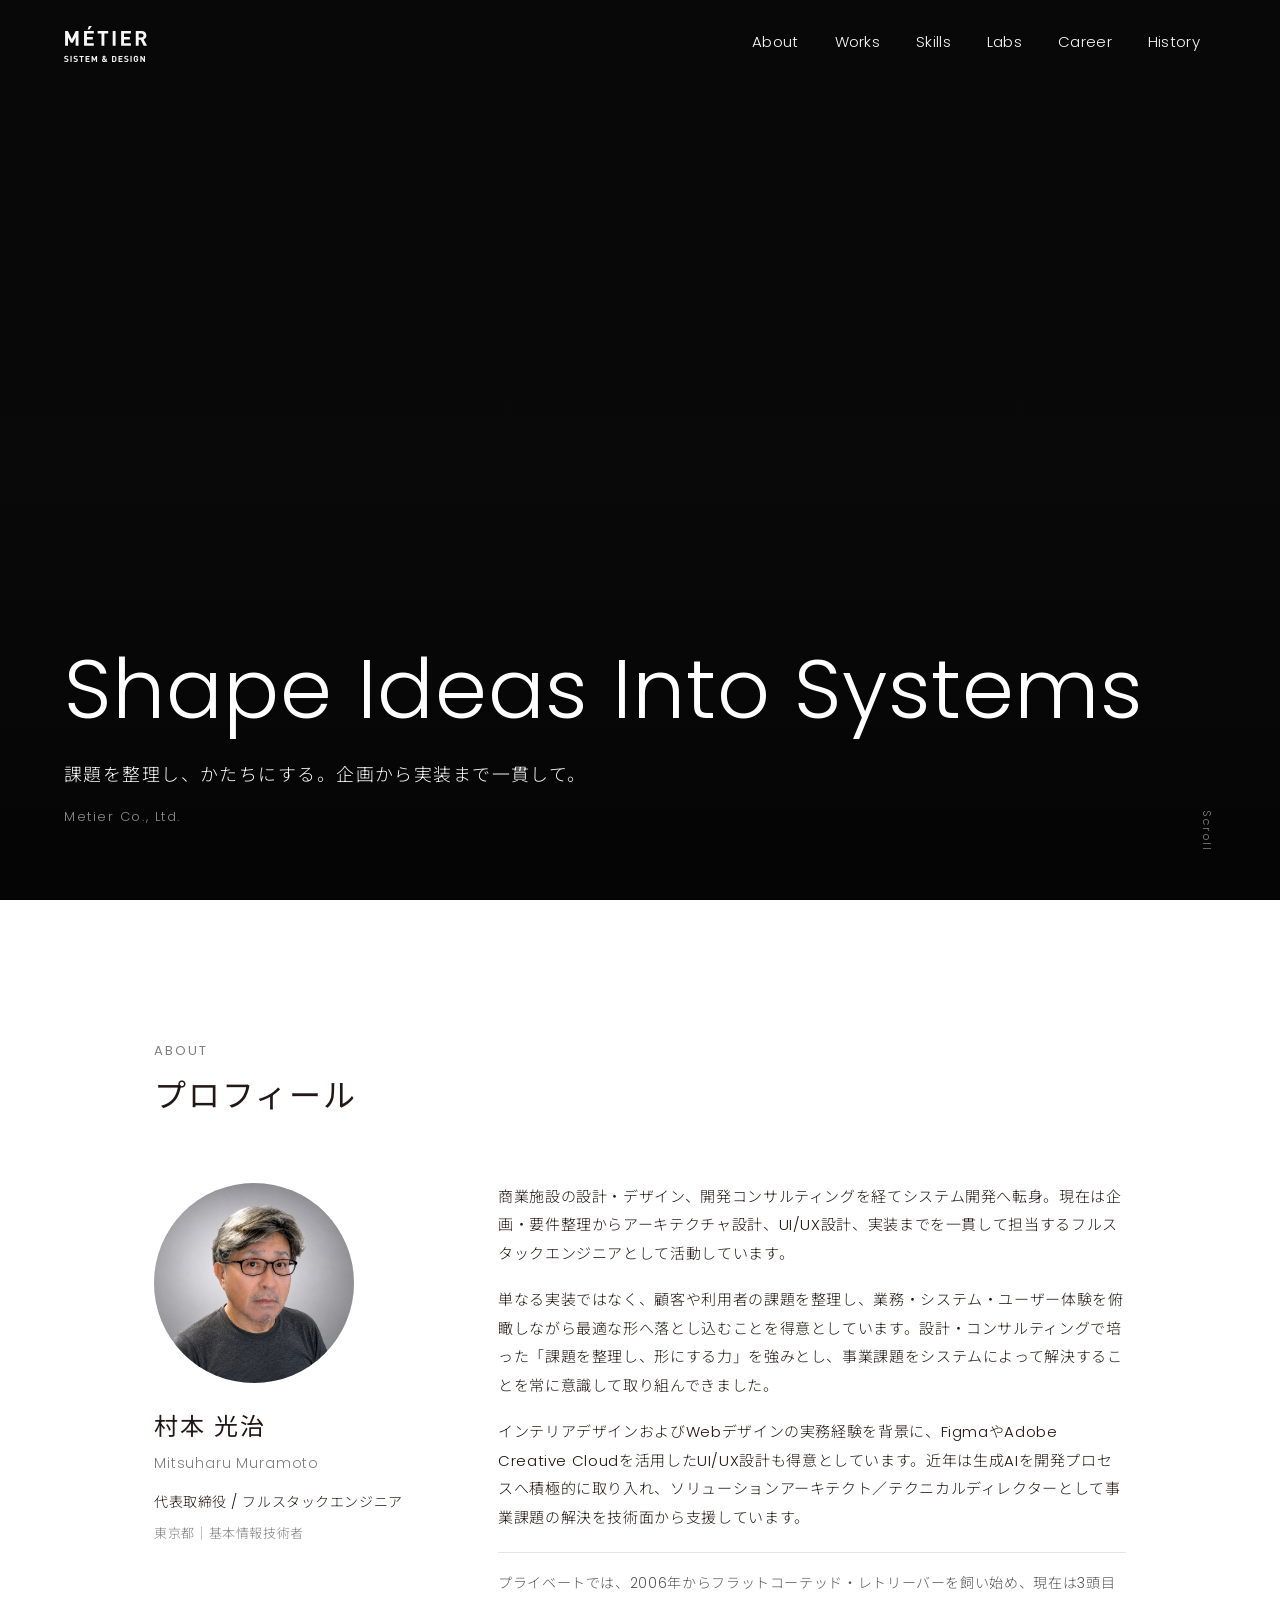
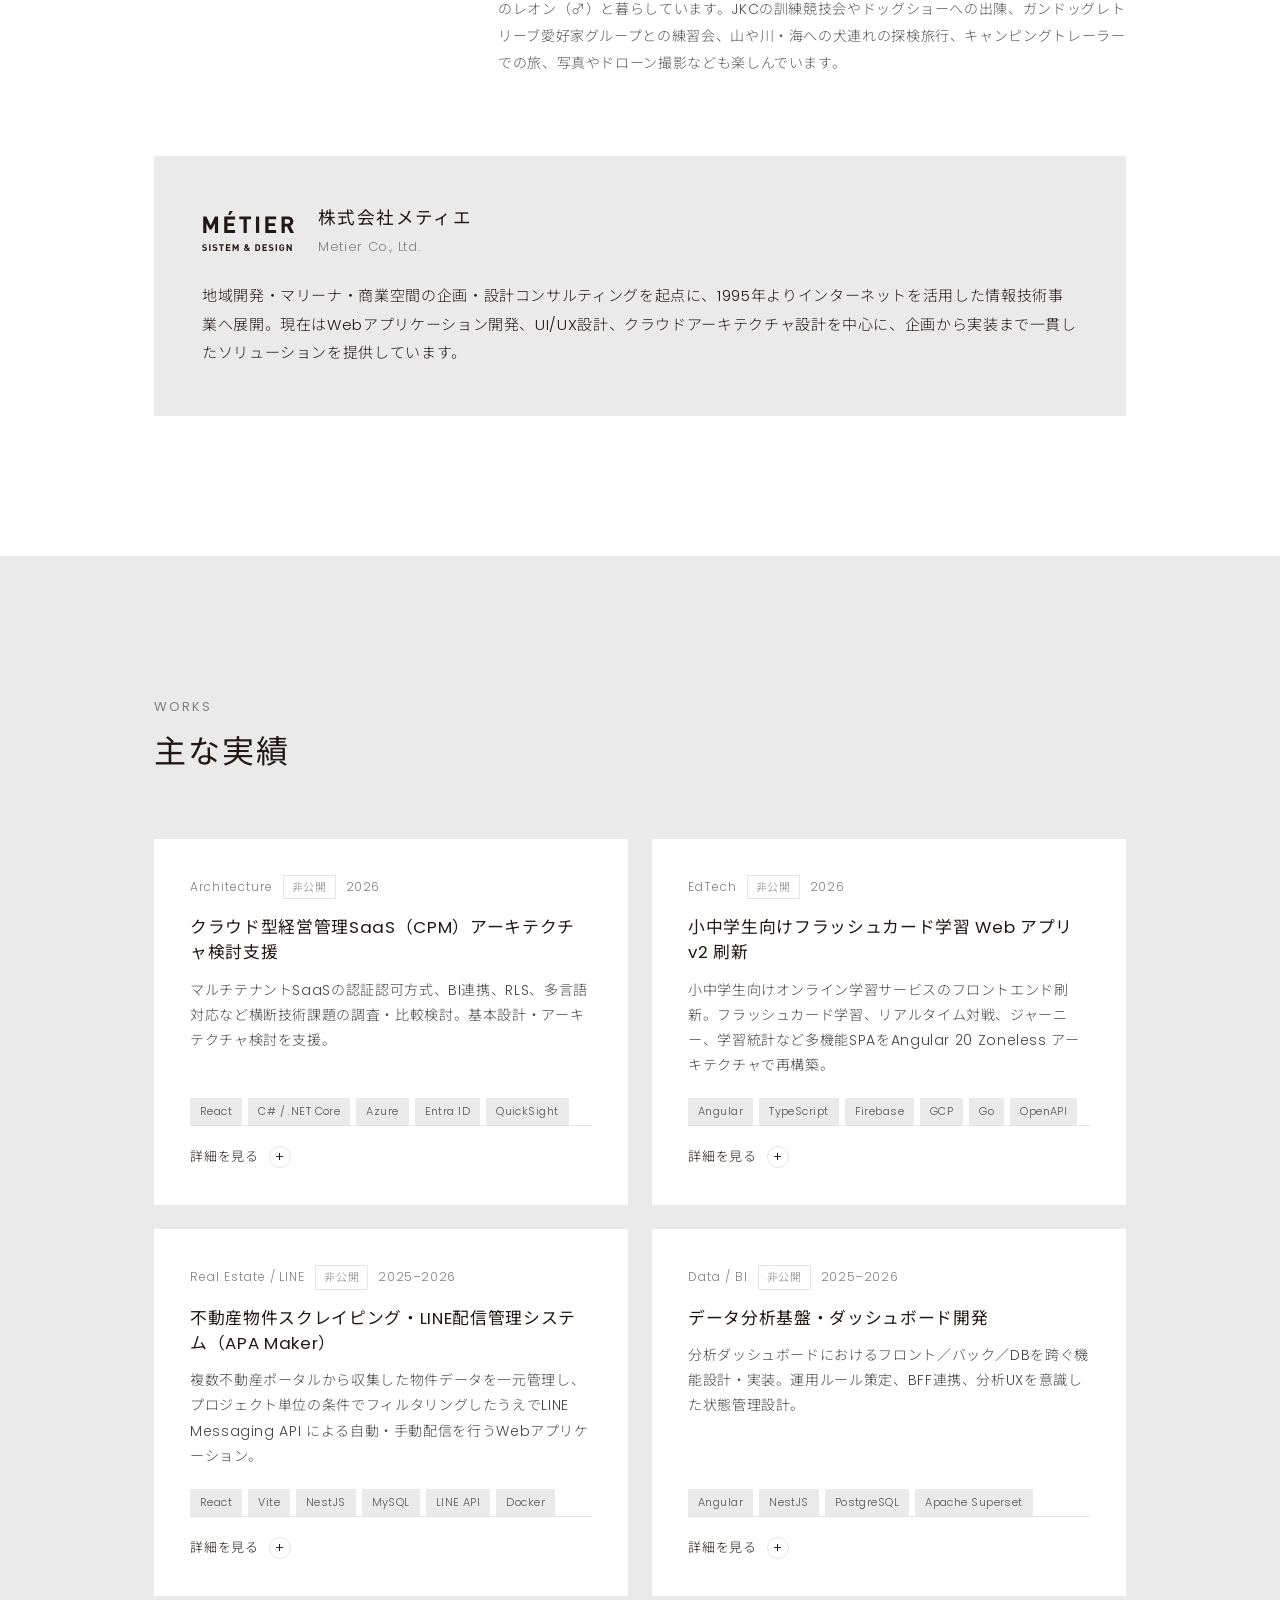
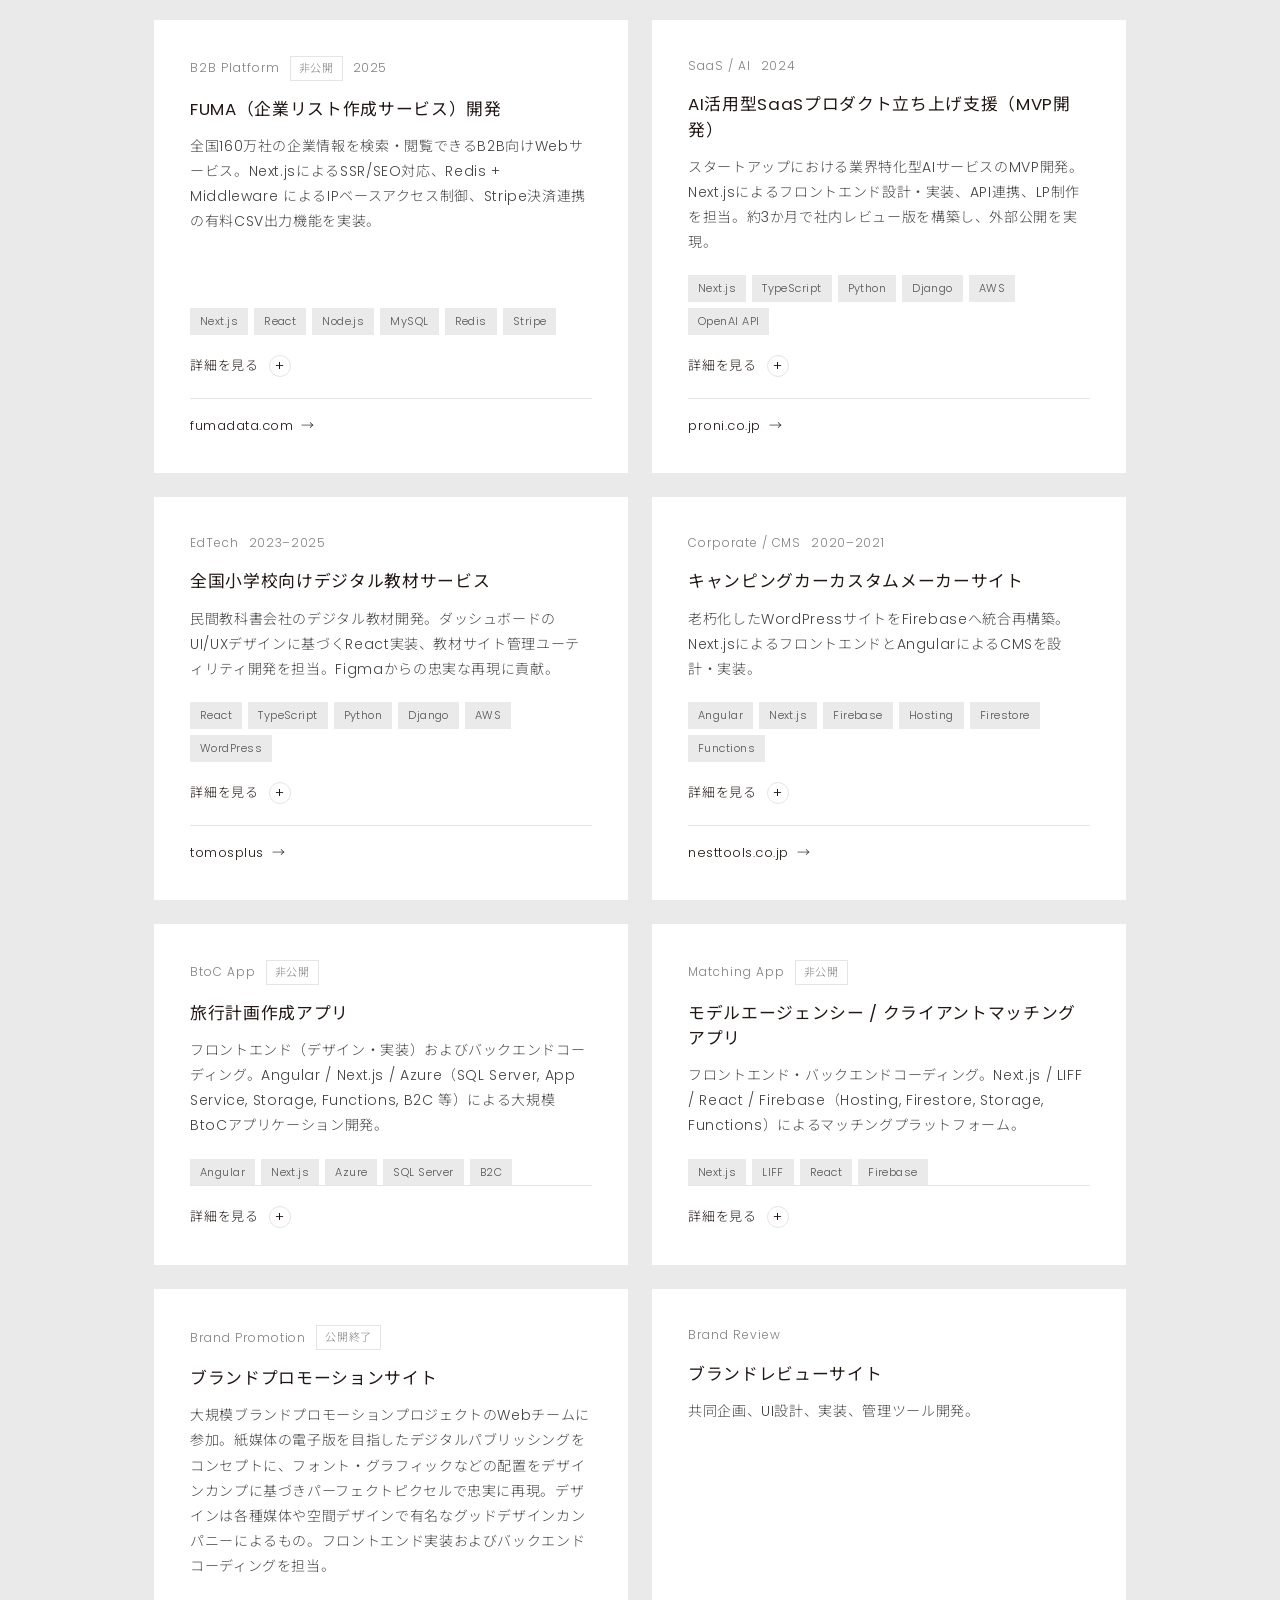
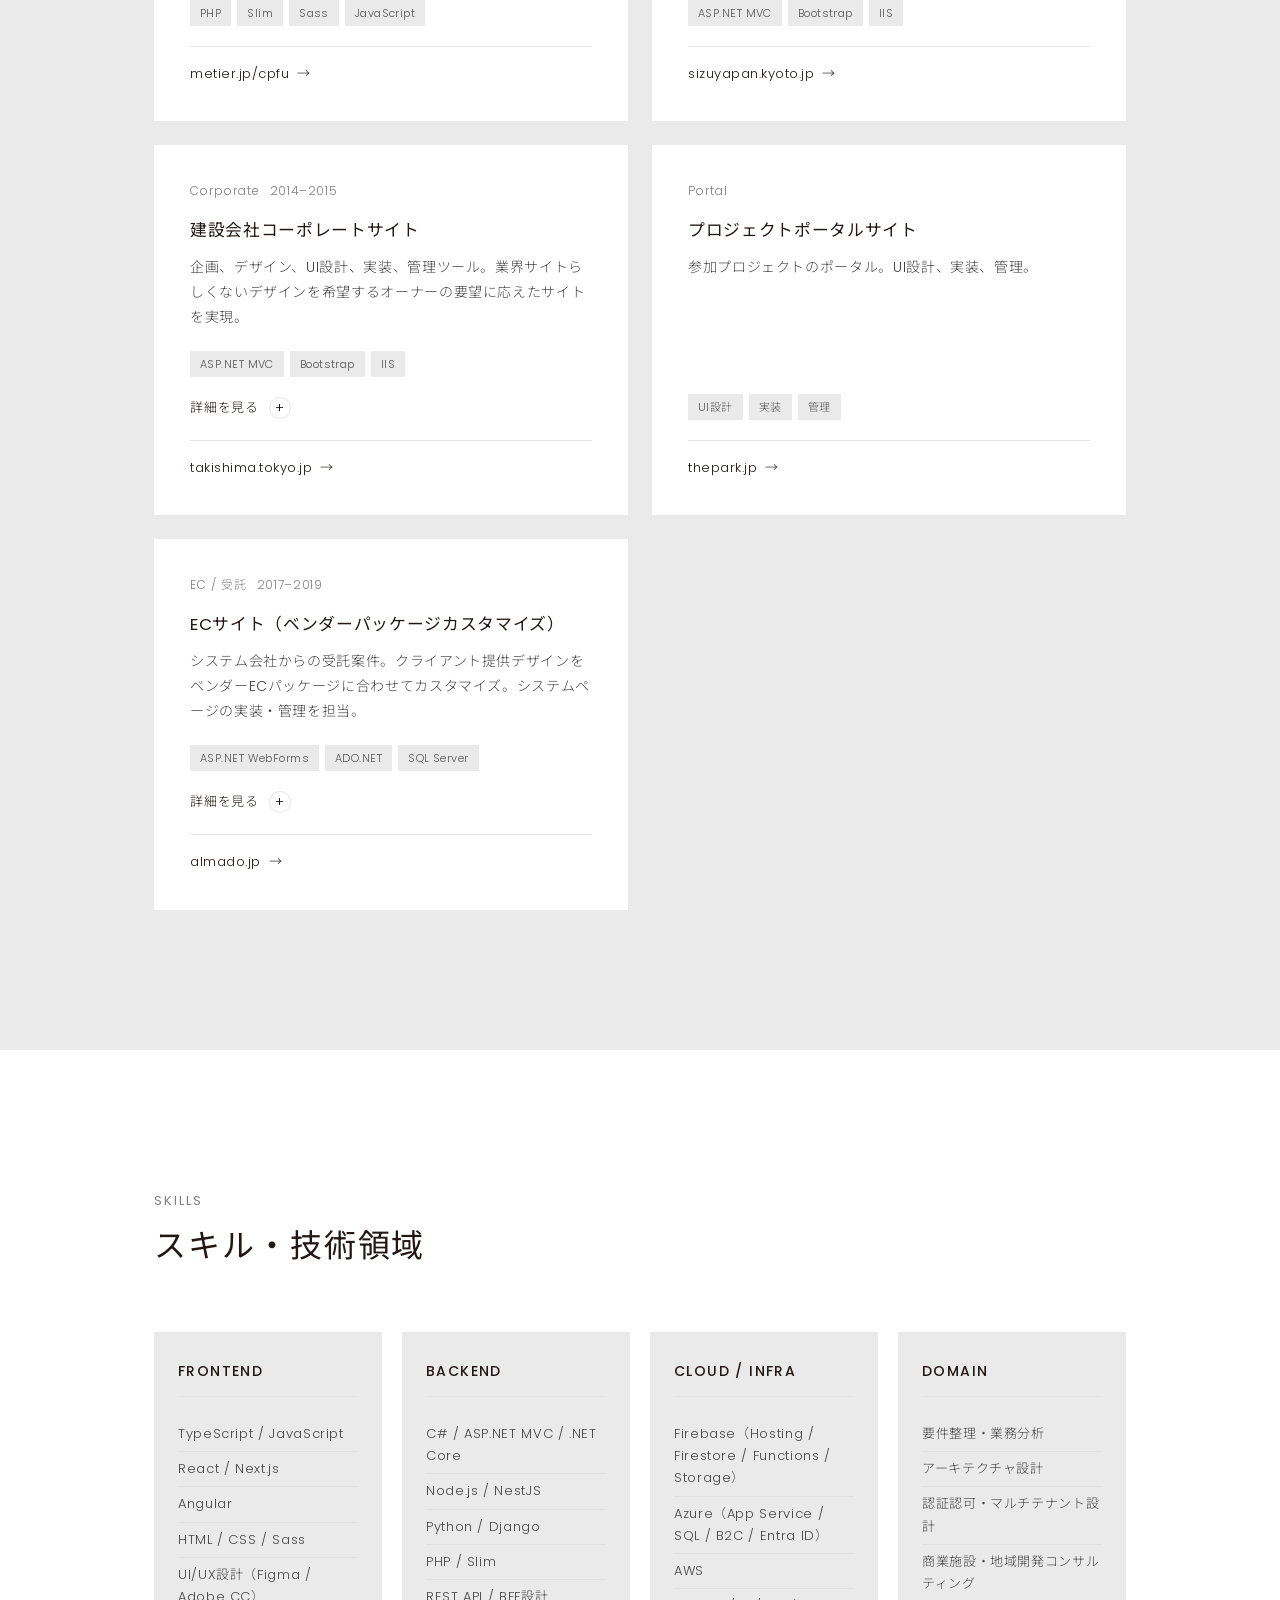
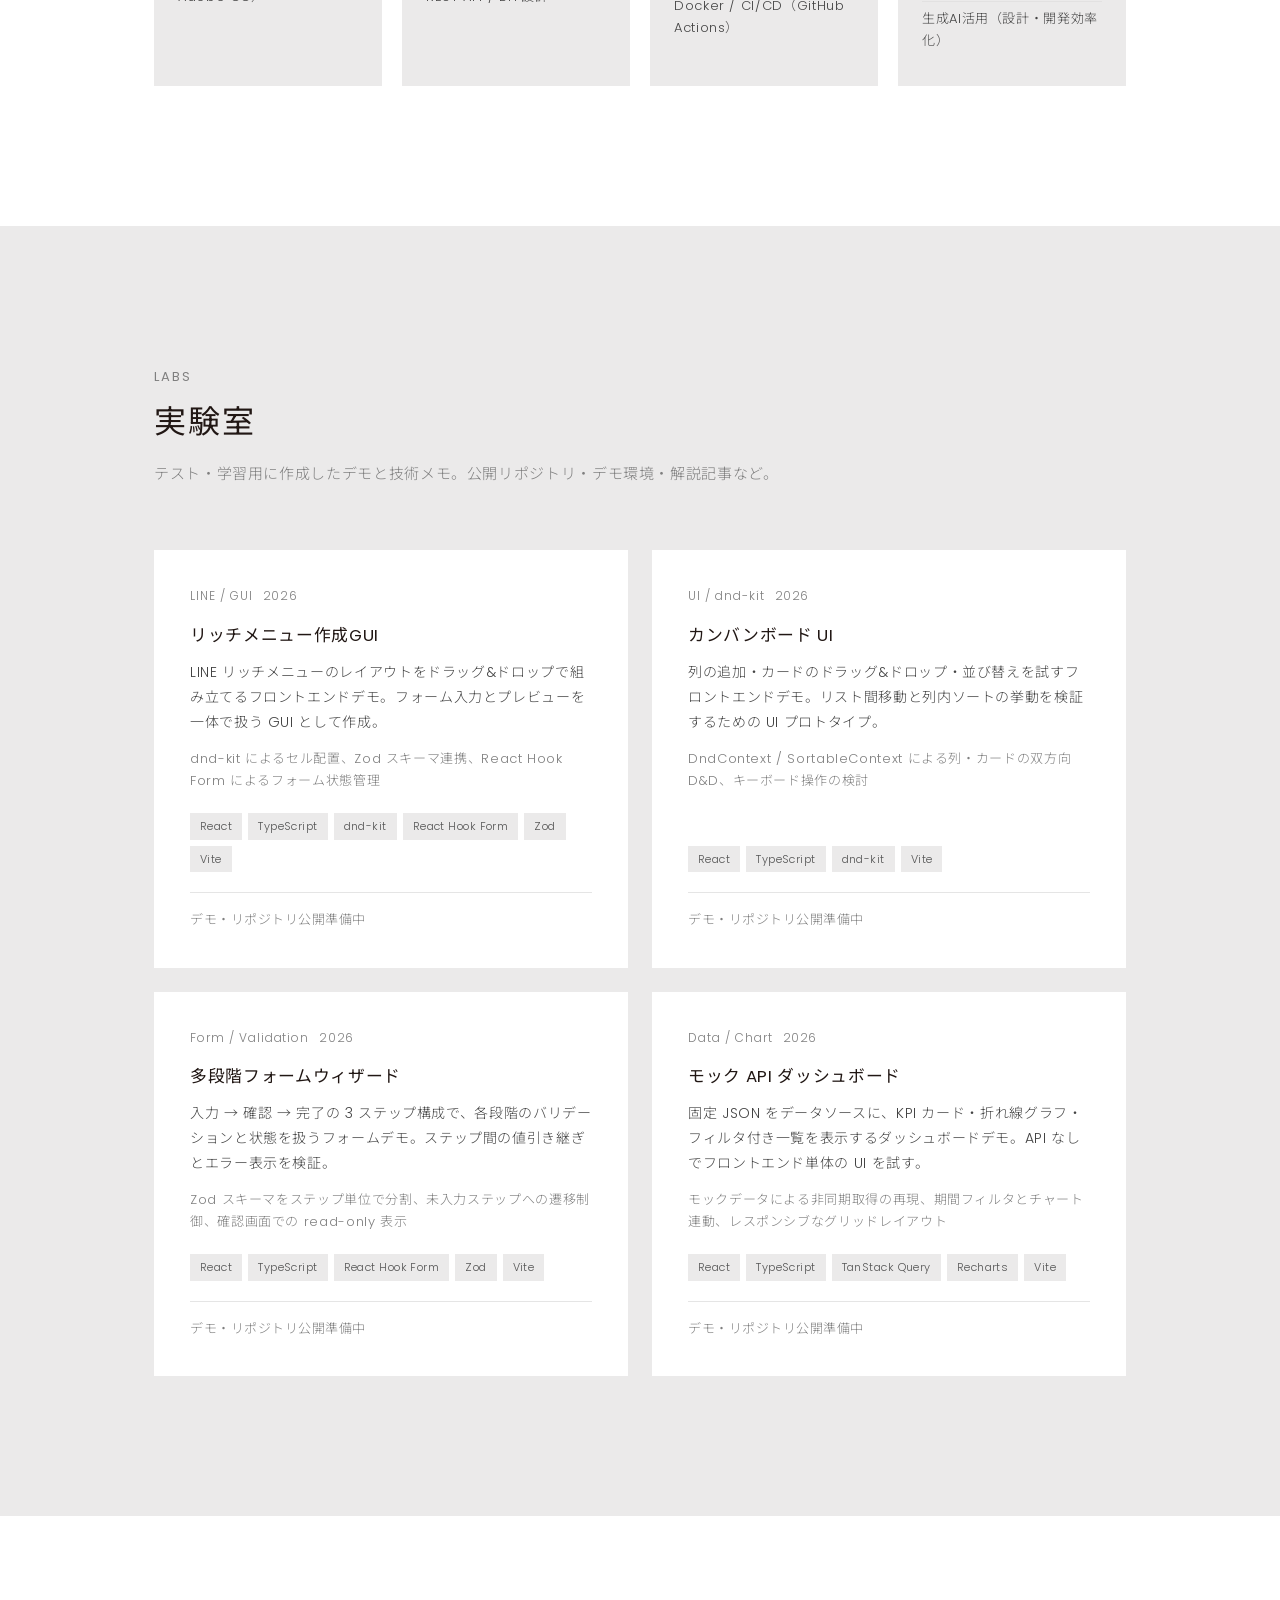
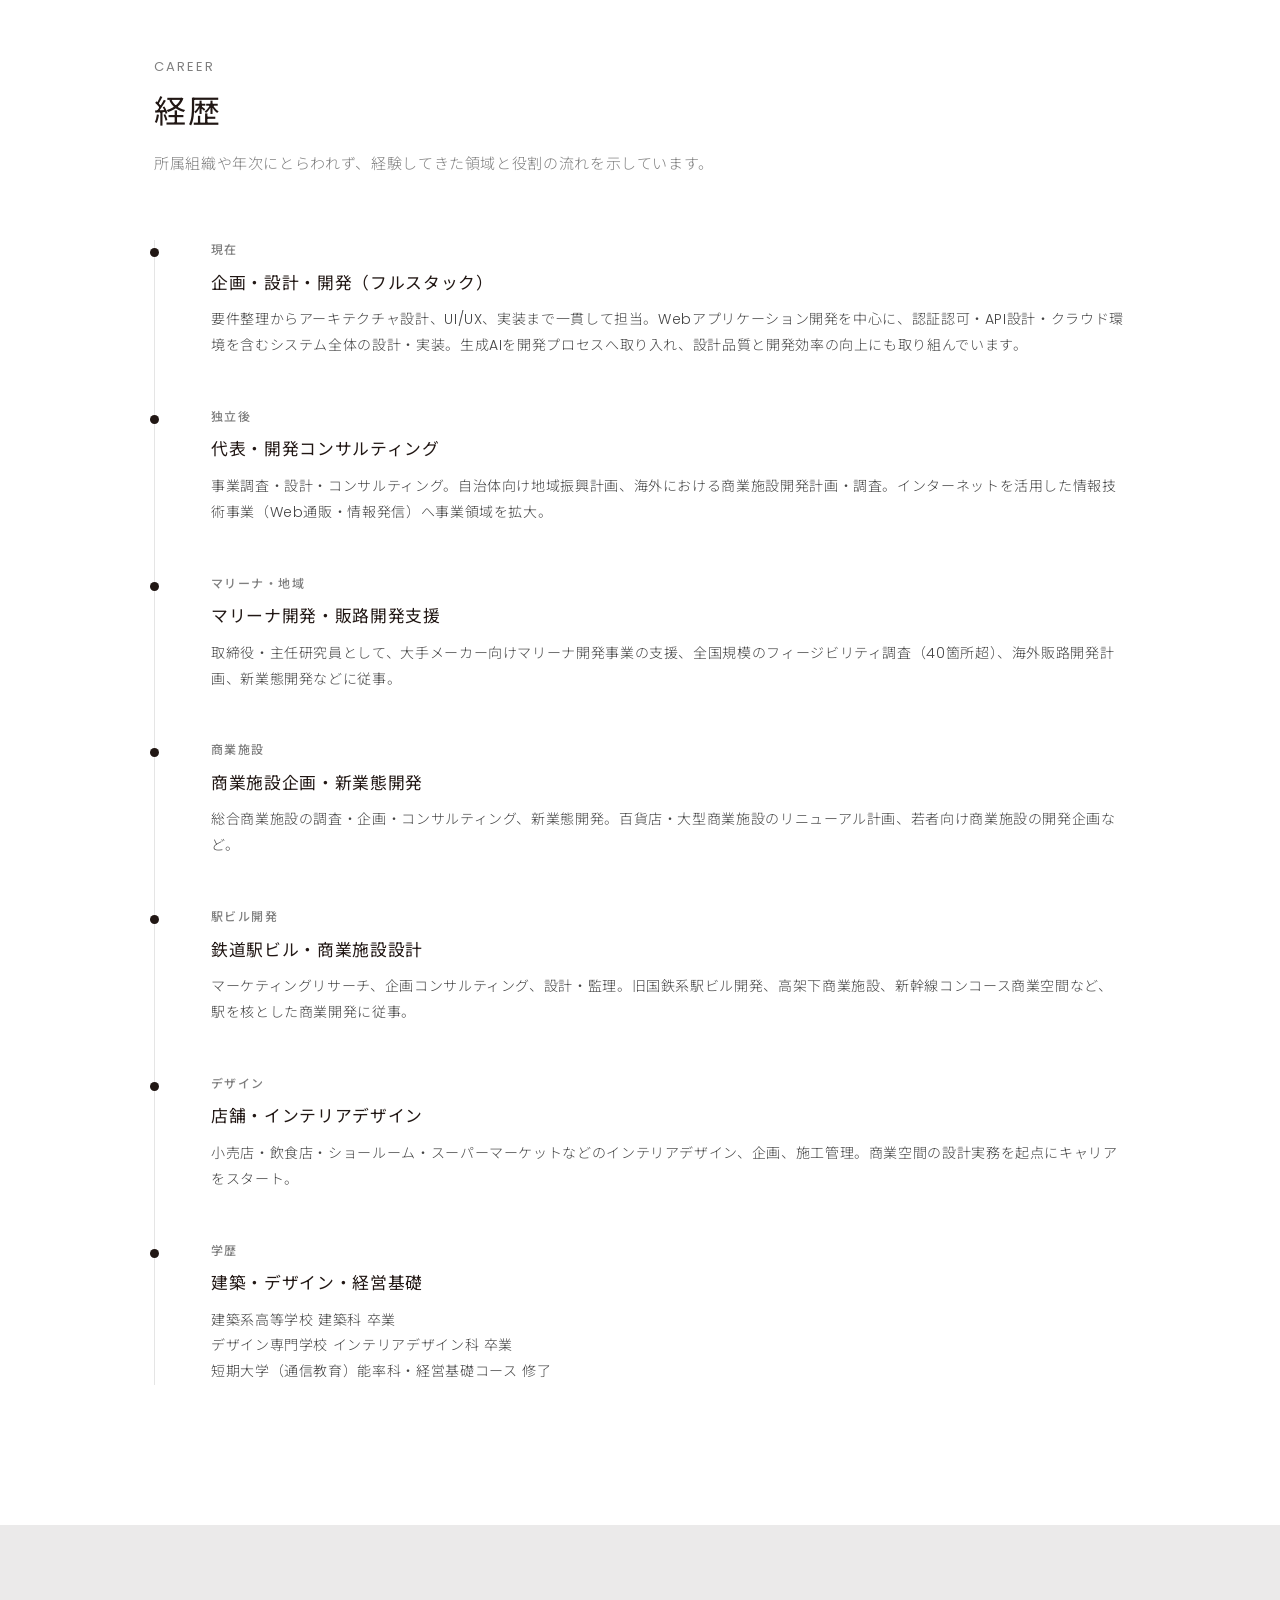
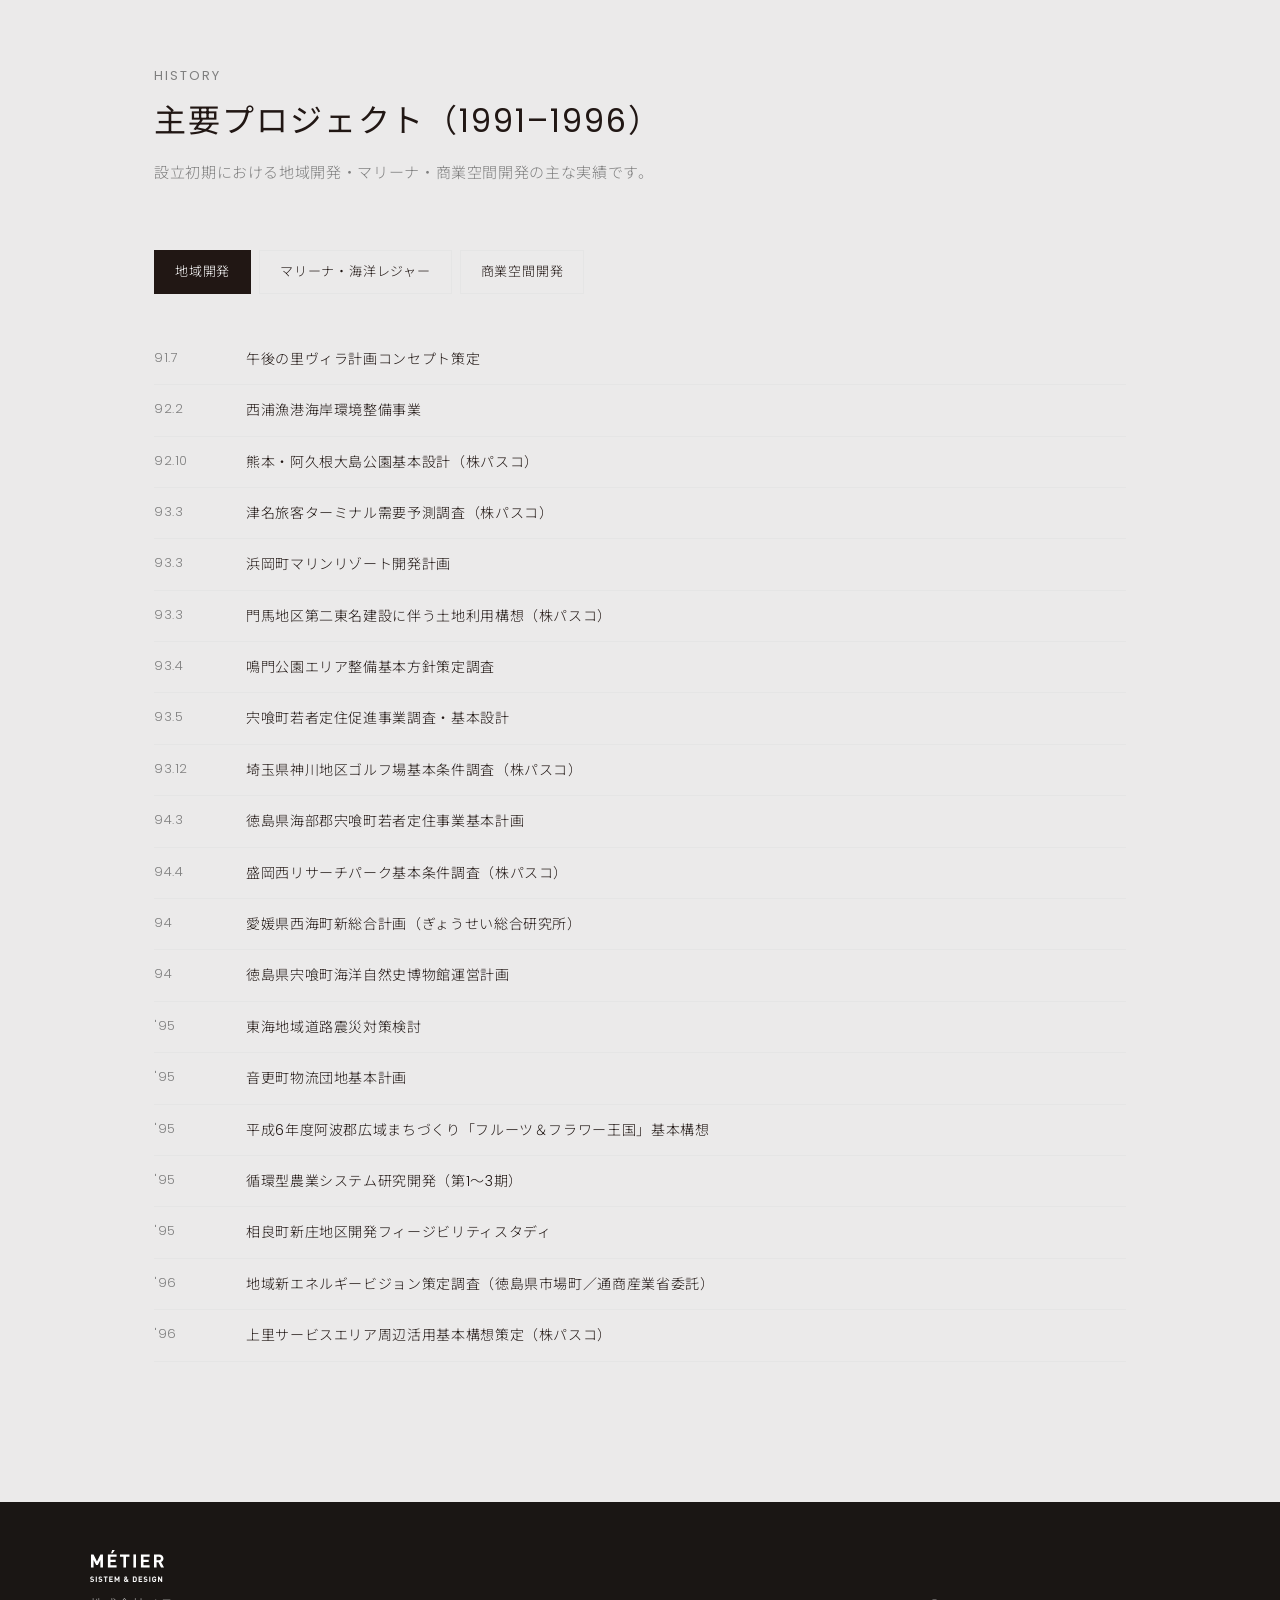
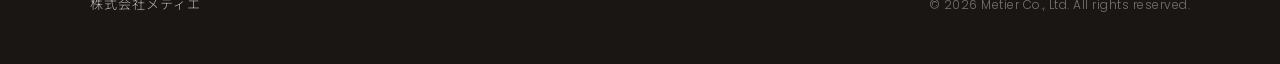
==== commit 068d9607: "実験室を追加" ====
--- a/public/index.html
+++ b/public/index.html
@@ -14,7 +14,7 @@
       href="https://fonts.googleapis.com/css2?family=EB+Garamond:ital@0;1&family=Noto+Sans+JP:wght@300;400;500;700&family=Poppins:wght@200;300;400;500;600&display=swap"
       rel="stylesheet"
     />
-    <link rel="stylesheet" href="css/style.css" />
+    <link rel="stylesheet" href="css/style.css?v=20260705" />
     <link rel="icon" href="assets/favicon.svg" type="image/svg+xml" />
   </head>
   <body>
@@ -64,6 +64,13 @@
                 >
               </li>
               <li>
+                <a href="#labs"
+                  ><span class="roll-menu"
+                    ><span data-txt="Labs">Labs</span></span
+                  ></a
+                >
+              </li>
+              <li>
                 <a href="#career"
                   ><span class="roll-menu"
                     ><span data-txt="Career">Career</span></span
@@ -427,7 +434,7 @@
                   </div>
                   <h3 class="work-card__title">ブランドプロモーションサイト</h3>
                   <p class="work-card__desc">
-                    大規模ブランドプロモーションプロジェクトのWebチームに参加。デザインに基づくフロントエンド実装およびバックエンドコーディングを担当。
+                    大規模ブランドプロモーションプロジェクトのWebチームに参加。紙媒体の電子版を目指したデジタルパブリッシングをコンセプトに、フォント・グラフィックなどの配置をデザインカンプに基づきパーフェクトピクセルで忠実に再現。デザインは各種媒体や空間デザインで有名なグッドデザインカンパニーによるもの。フロントエンド実装およびバックエンドコーディングを担当。
                   </p>
                   <div class="work-card__tech">
                     <span>PHP</span><span>Slim</span><span>Sass</span
@@ -596,6 +603,21 @@
                   </ul>
                 </div>
               </div>
+            </div>
+          </section>
+
+          <!-- Labs -->
+          <section class="section labs" id="labs">
+            <div class="section__inner">
+              <div class="section__head js-fadein">
+                <p class="section__label">Labs</p>
+                <h2 class="section__title">実験室</h2>
+                <p class="section__lead">
+                  テスト・学習用に作成したデモと技術メモ。公開リポジトリ・デモ環境・解説記事など。
+                </p>
+              </div>
+
+              <div class="labs__list" id="labsList"></div>
             </div>
           </section>
 
@@ -1030,8 +1052,10 @@
       </div>
     </div>
 
-    <script src="js/works-data.js"></script>
-    <script src="js/works-modal.js"></script>
-    <script src="js/main.js"></script>
+    <script src="js/works-data.js?v=20260705"></script>
+    <script src="js/works-modal.js?v=20260705"></script>
+    <script src="js/labs-data.js?v=20260705"></script>
+    <script src="js/labs.js?v=20260705"></script>
+    <script src="js/main.js?v=20260705"></script>
   </body>
 </html>
--- a/public/css/style.css
+++ b/public/css/style.css
@@ -754,11 +754,109 @@
   transform: translateX(4px);
 }
 
+/* ---------- Labs ---------- */
+.labs {
+  background: var(--color-surface);
+}
+
+.labs__list {
+  display: grid;
+  grid-template-columns: repeat(2, 1fr);
+  gap: 24px;
+  align-items: stretch;
+}
+
+.lab-card {
+  background: #fff;
+  padding: clamp(28px, 3vw, 36px);
+  display: flex;
+  flex-direction: column;
+  height: 100%;
+  transition:
+    transform 0.4s var(--ease),
+    box-shadow 0.4s var(--ease);
+}
+
+.lab-card:hover {
+  transform: translateY(-4px);
+  box-shadow: 0 12px 40px rgba(0, 0, 0, 0.06);
+}
+
+.lab-card__meta {
+  display: flex;
+  flex-wrap: wrap;
+  align-items: center;
+  gap: 10px;
+  margin-bottom: 16px;
+}
+
+.lab-card__tag {
+  font-size: 12px;
+  letter-spacing: 0.08em;
+  color: var(--color-muted);
+}
+
+.lab-card__year {
+  font-size: 12px;
+  color: var(--color-muted);
+}
+
+.lab-card__title {
+  font-size: 1.05rem;
+  font-weight: 400;
+  line-height: 1.5;
+  letter-spacing: 0.04em;
+  margin-bottom: 12px;
+}
+
+.lab-card__desc {
+  font-size: 14px;
+  line-height: 1.8;
+  color: #444;
+}
+
+.lab-card__highlights {
+  margin-top: 12px;
+  font-size: 13px;
+  line-height: 1.75;
+  color: var(--color-muted);
+}
+
+.lab-card__tech {
+  display: flex;
+  flex-wrap: wrap;
+  gap: 6px;
+  margin-top: auto;
+  padding-top: 20px;
+}
+
+.lab-card__tech span {
+  font-size: 11px;
+  padding: 4px 10px;
+  background: var(--color-surface);
+  letter-spacing: 0.04em;
+  color: #555;
+}
+
+.lab-card__links {
+  display: flex;
+  flex-wrap: wrap;
+  gap: 16px 24px;
+  margin-top: 20px;
+  padding-top: 16px;
+  border-top: 1px solid var(--color-line);
+}
+
+.lab-card__soon {
+  margin-top: 20px;
+  padding-top: 16px;
+  border-top: 1px solid var(--color-line);
+  font-size: 13px;
+  letter-spacing: 0.04em;
+  color: var(--color-muted);
+}
+
 /* ---------- Career / Timeline ---------- */
-.career {
-  background: var(--color-surface);
-}
-
 .timeline {
   position: relative;
   padding-left: 24px;
@@ -842,6 +940,10 @@
 }
 
 /* ---------- History ---------- */
+.history {
+  background: var(--color-surface);
+}
+
 .history__tabs {
   display: flex;
   flex-wrap: wrap;
@@ -938,7 +1040,8 @@
 
 /* ---------- Responsive ---------- */
 @media (max-width: 900px) {
-  .works__list {
+  .works__list,
+  .labs__list {
     grid-template-columns: 1fr;
   }
 
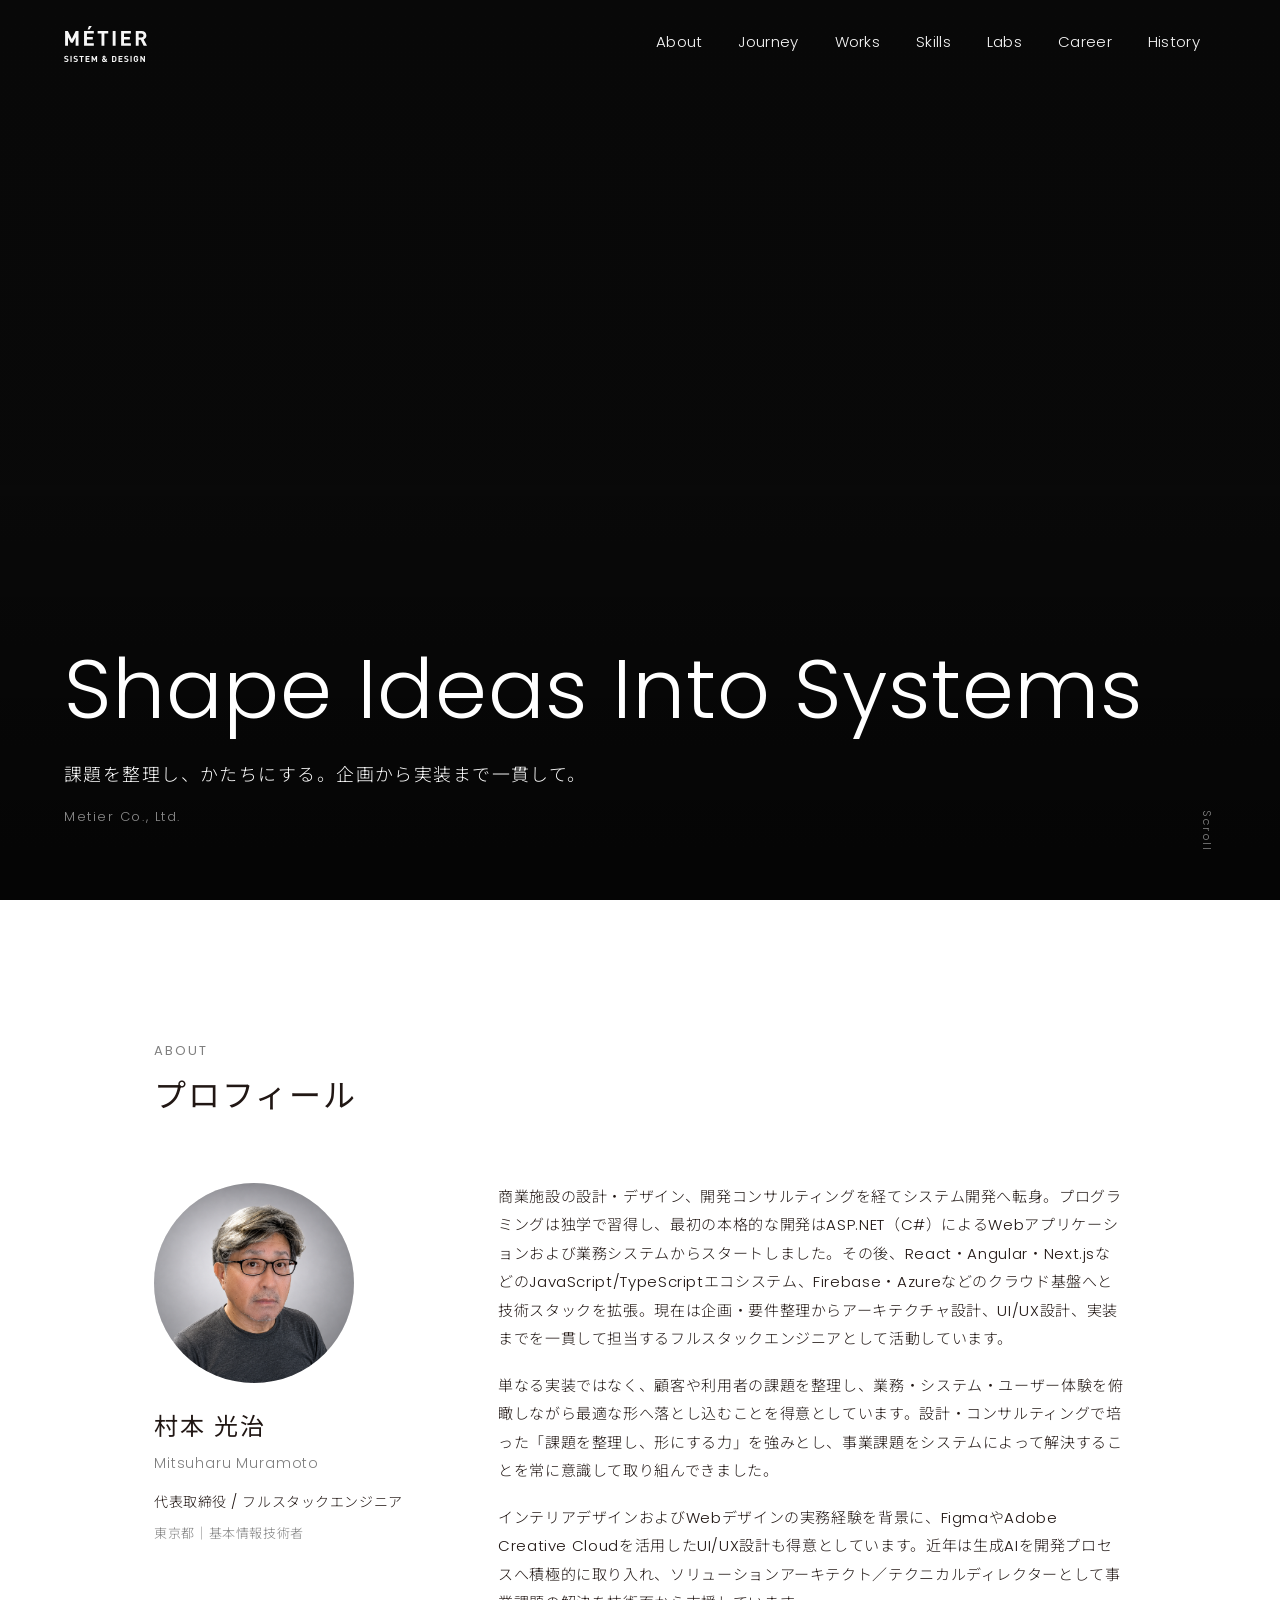
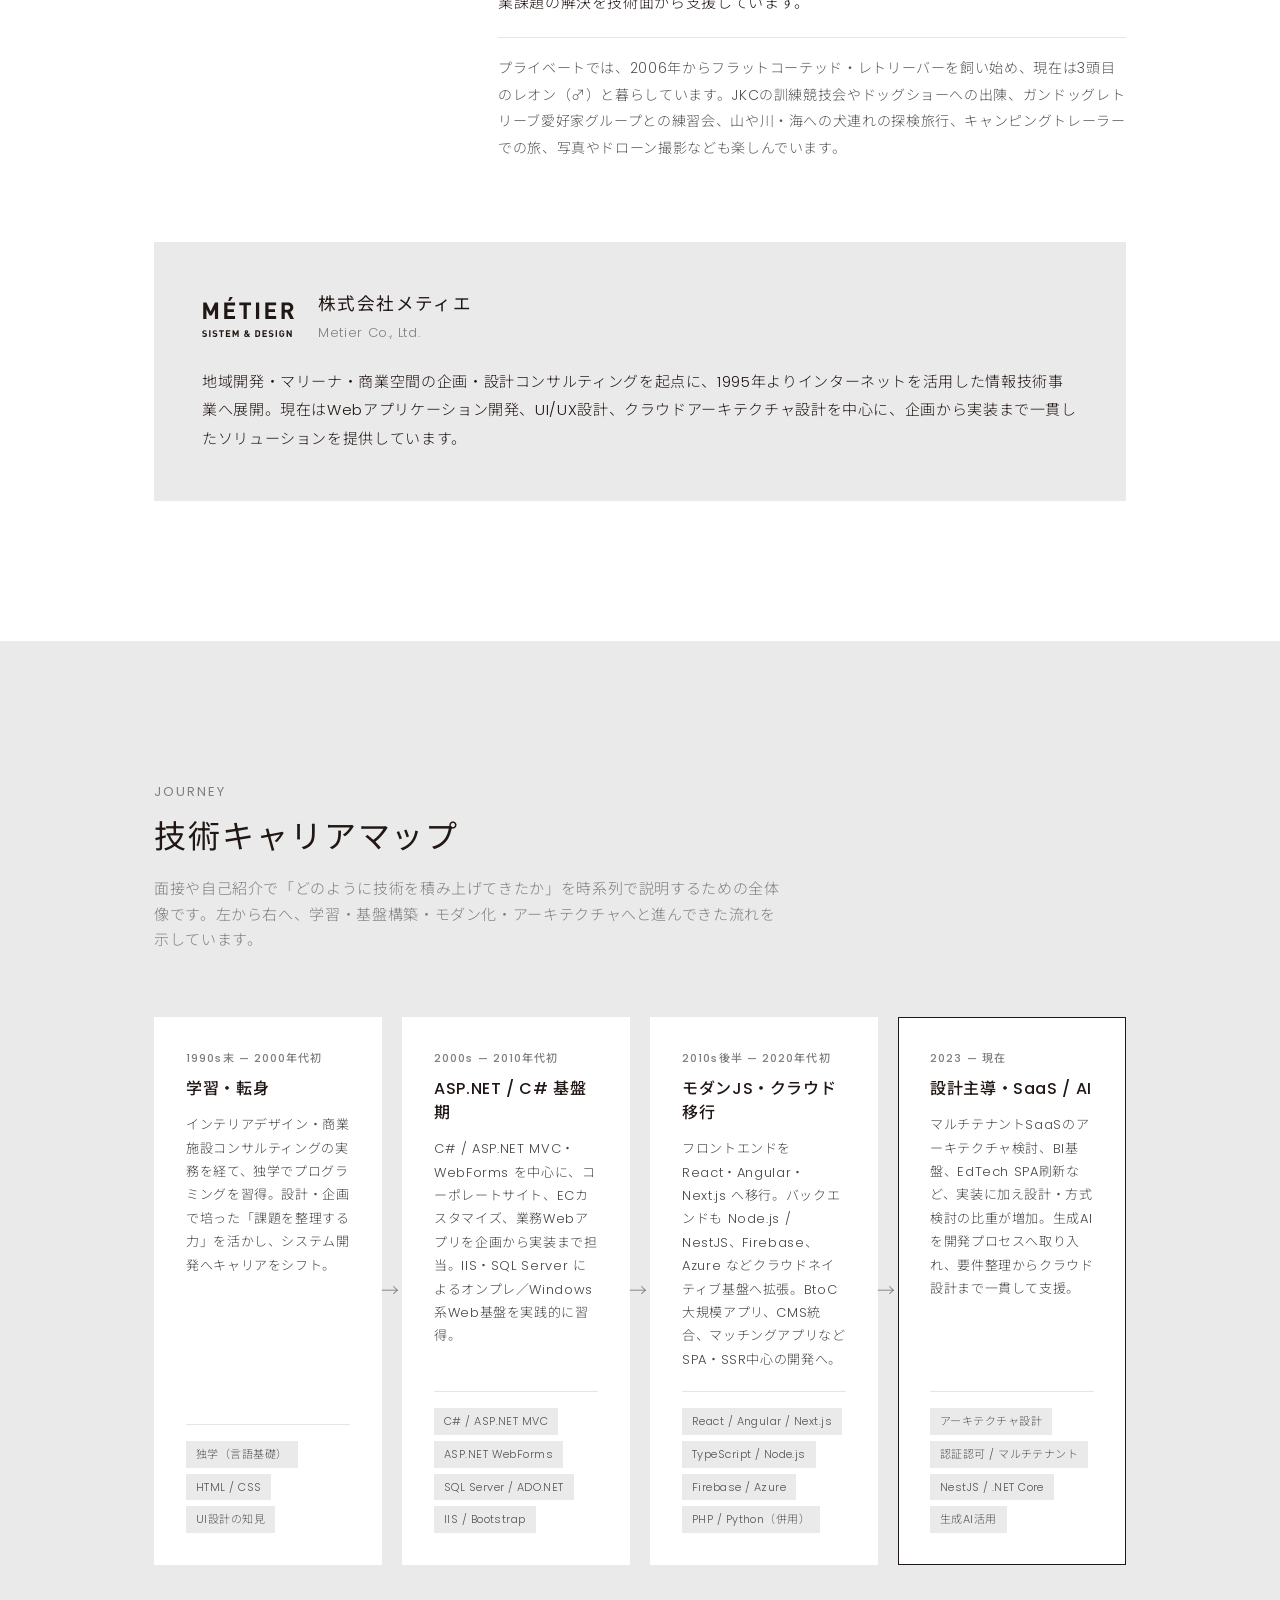
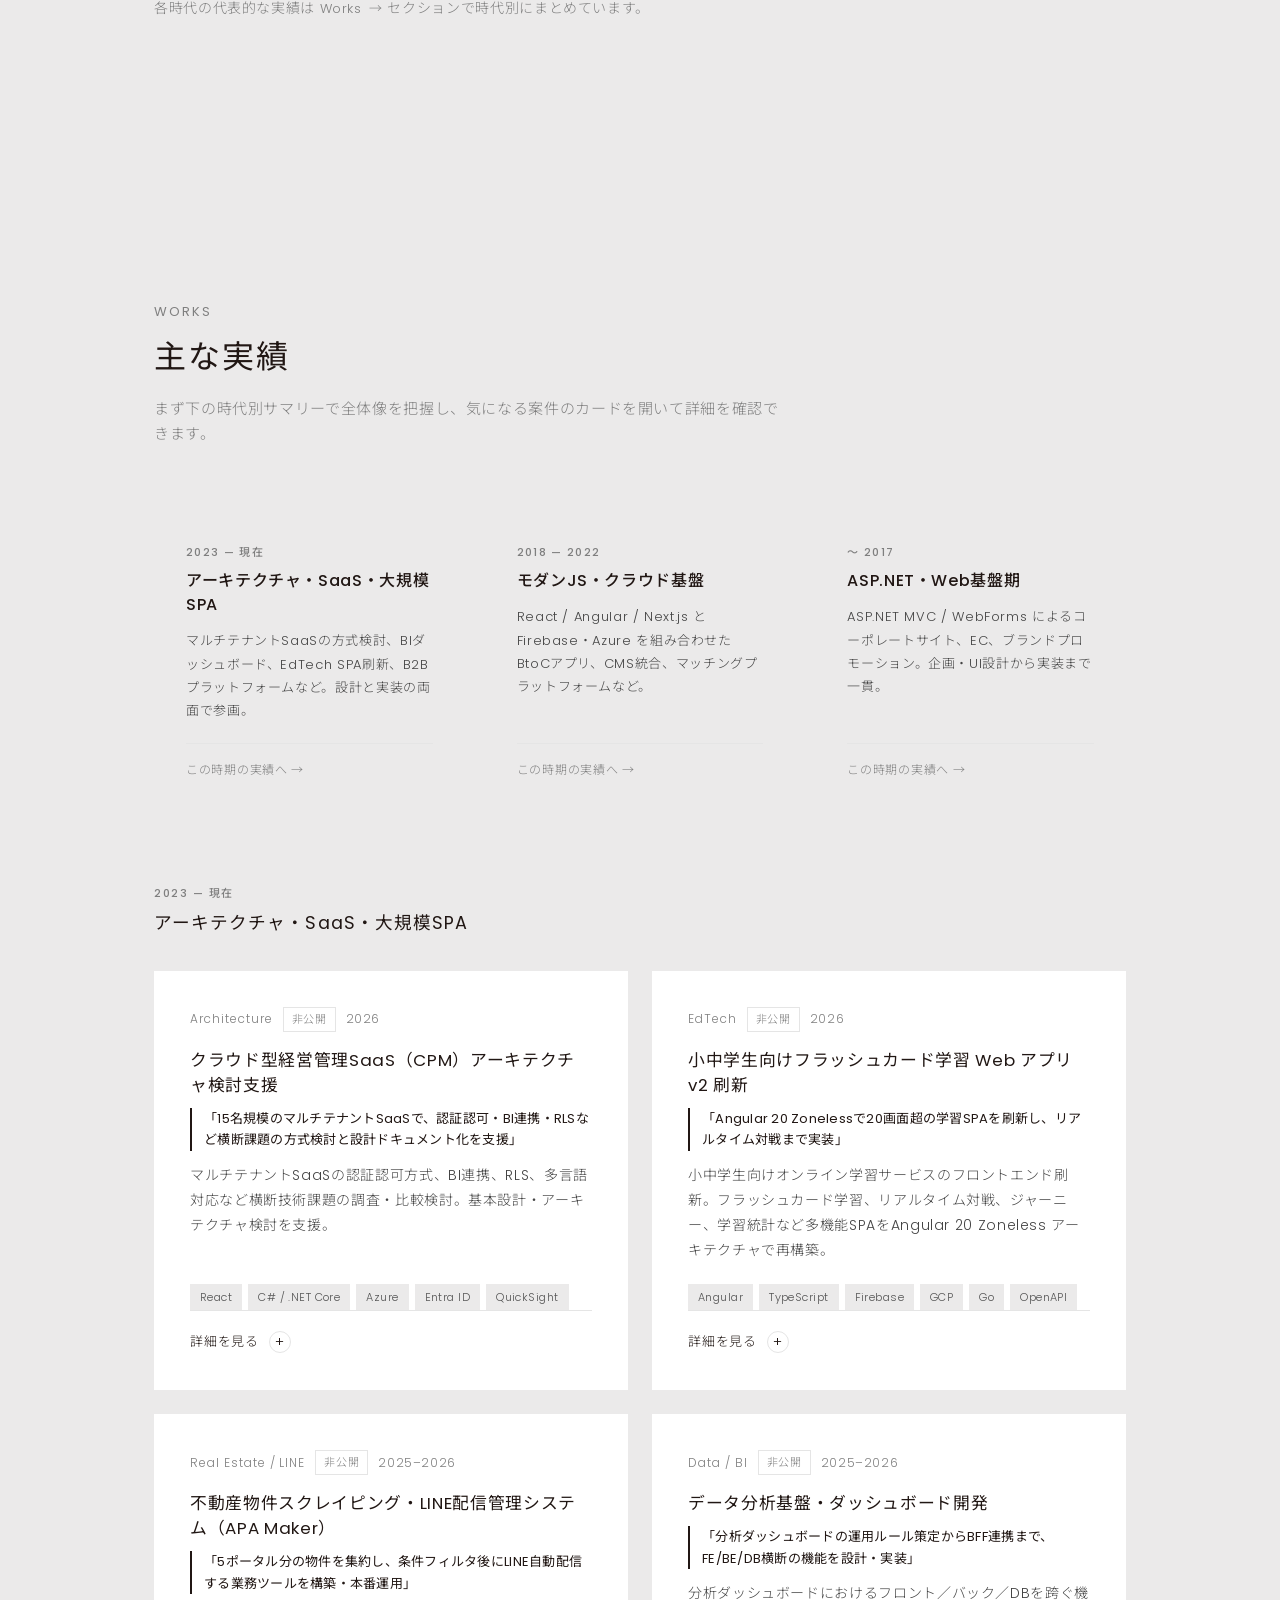
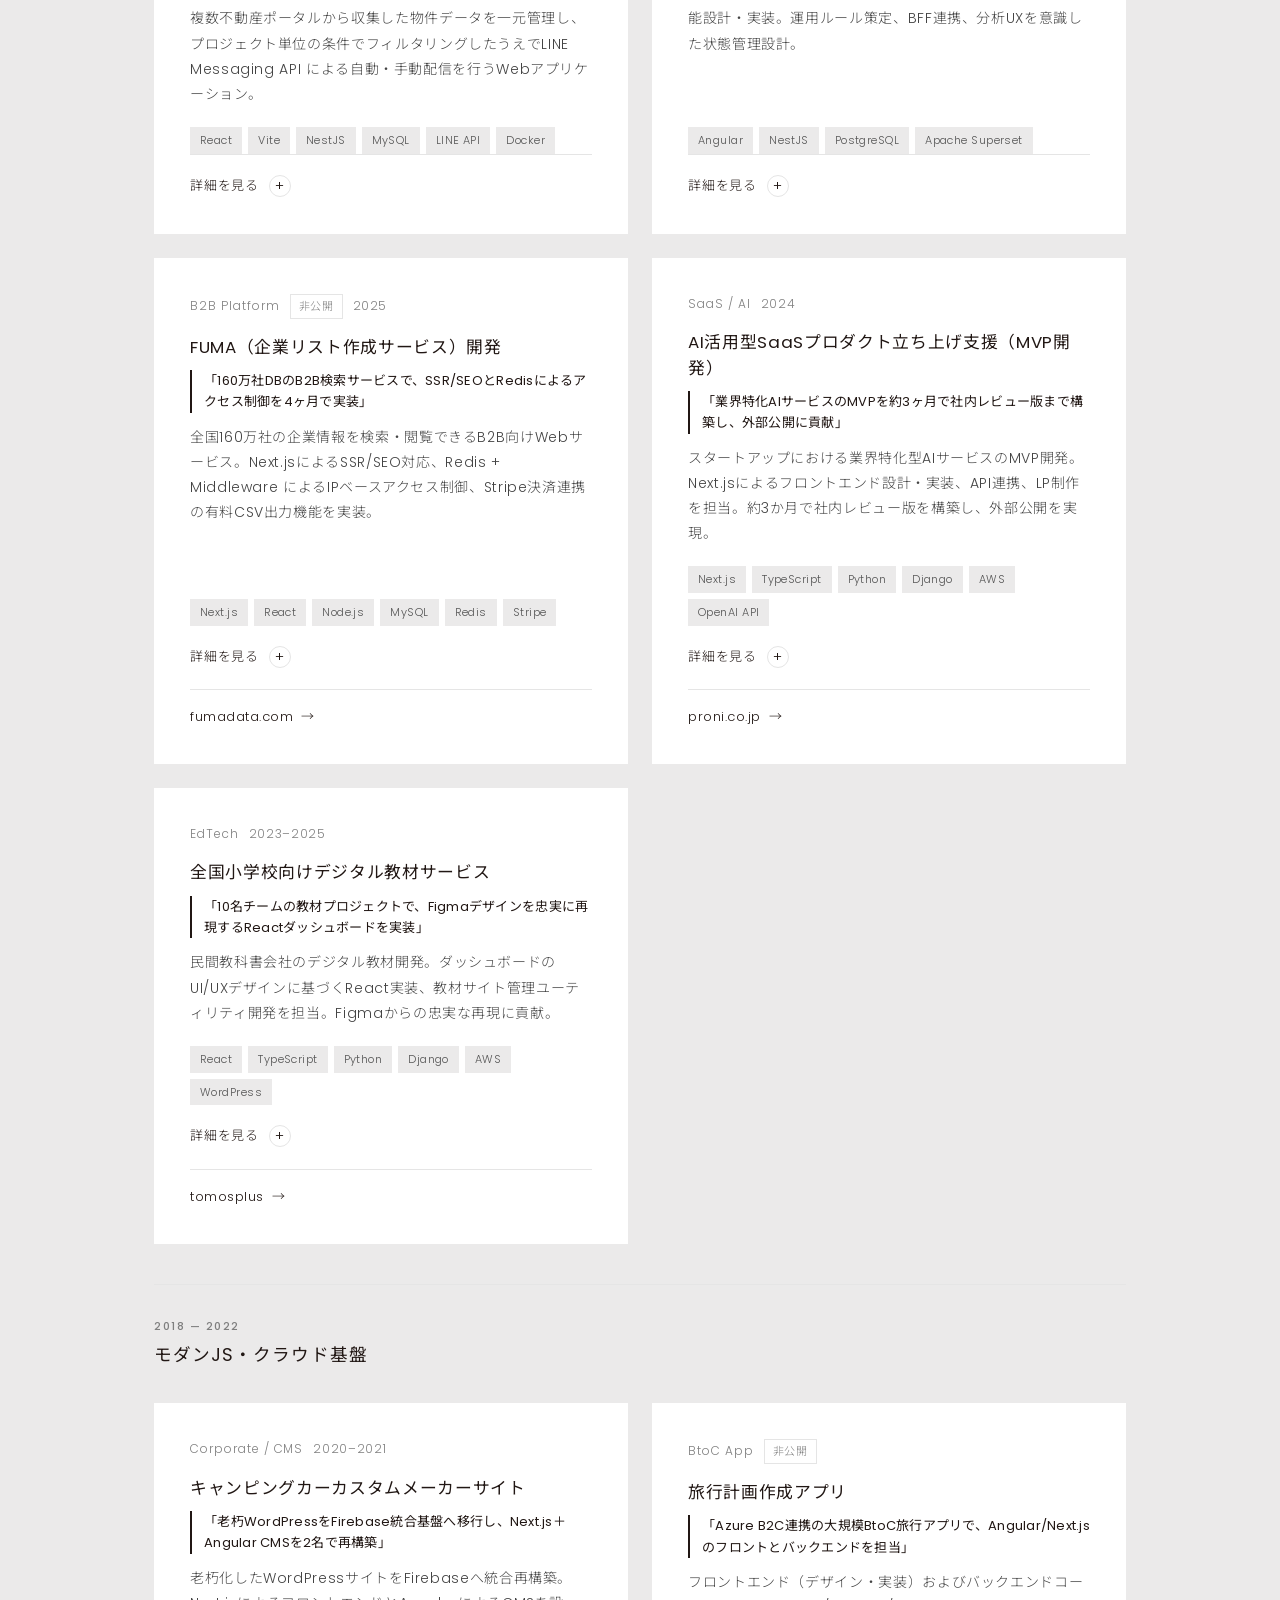
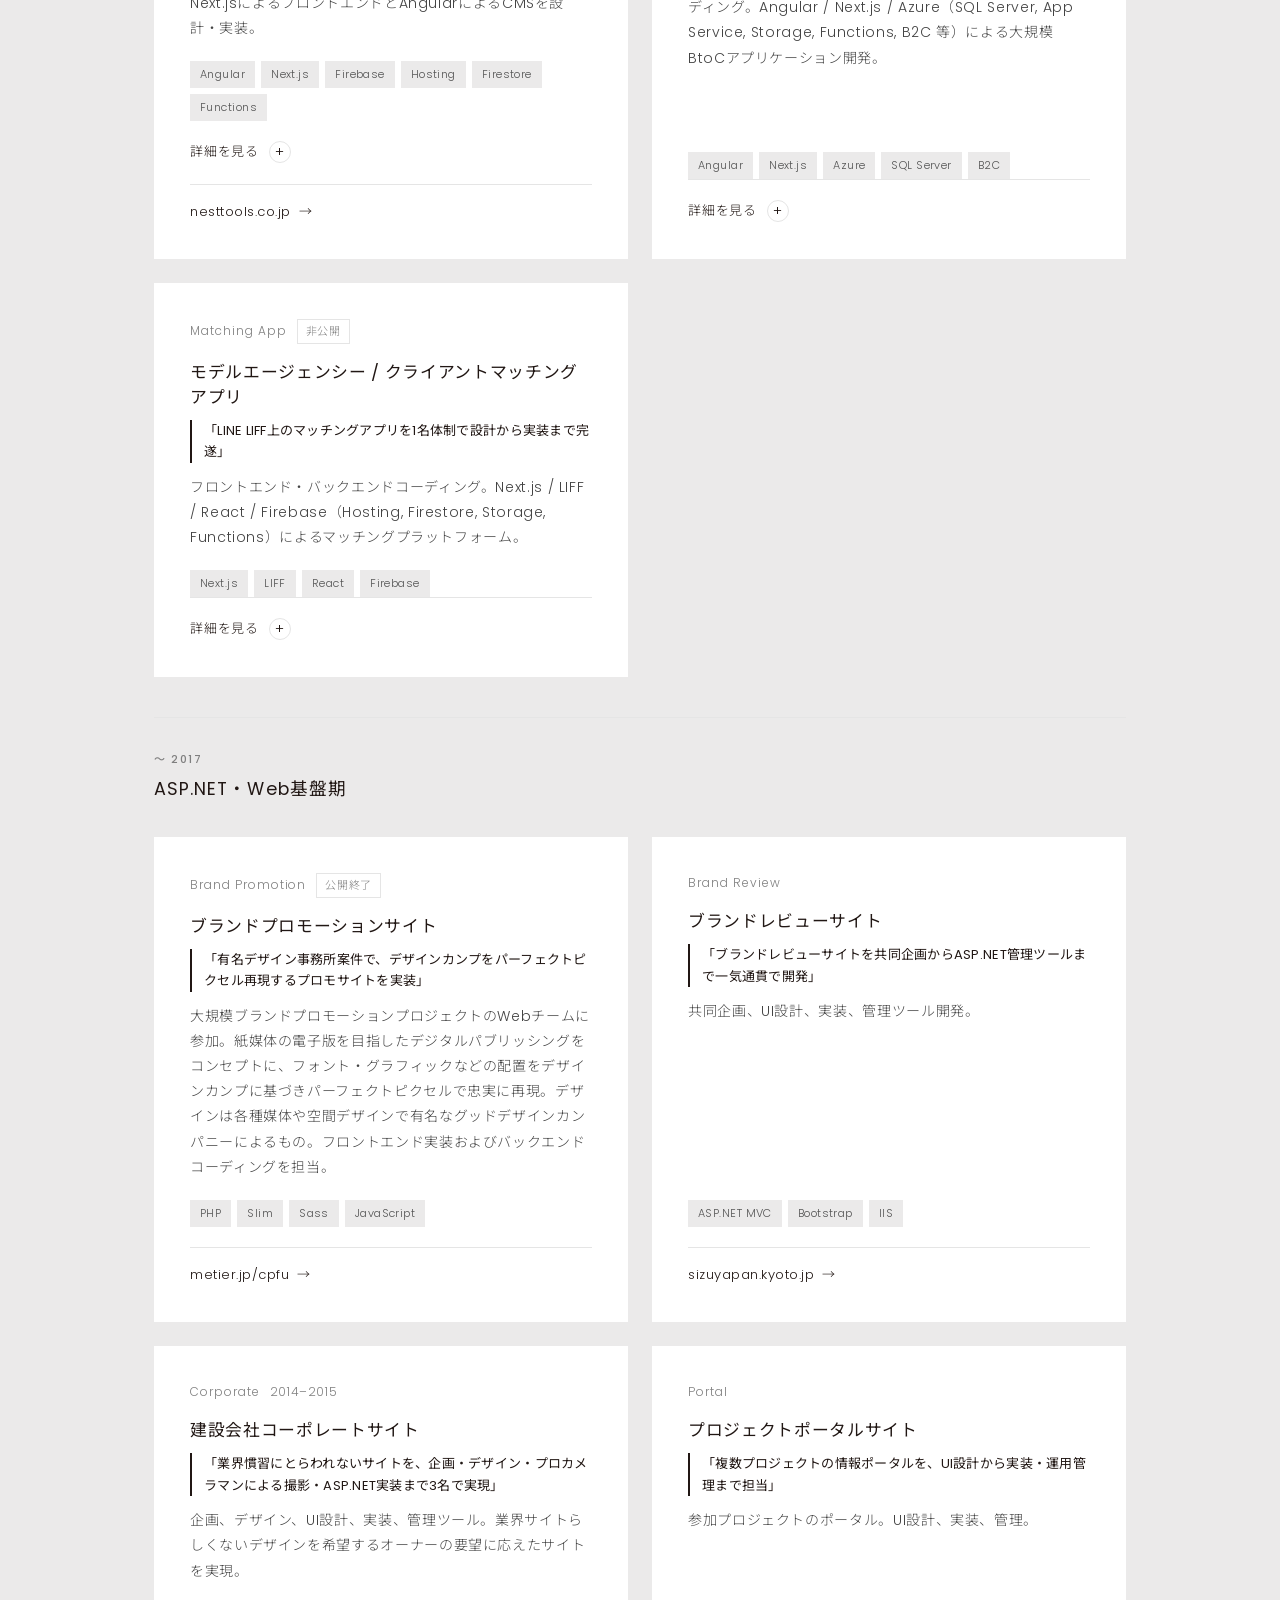
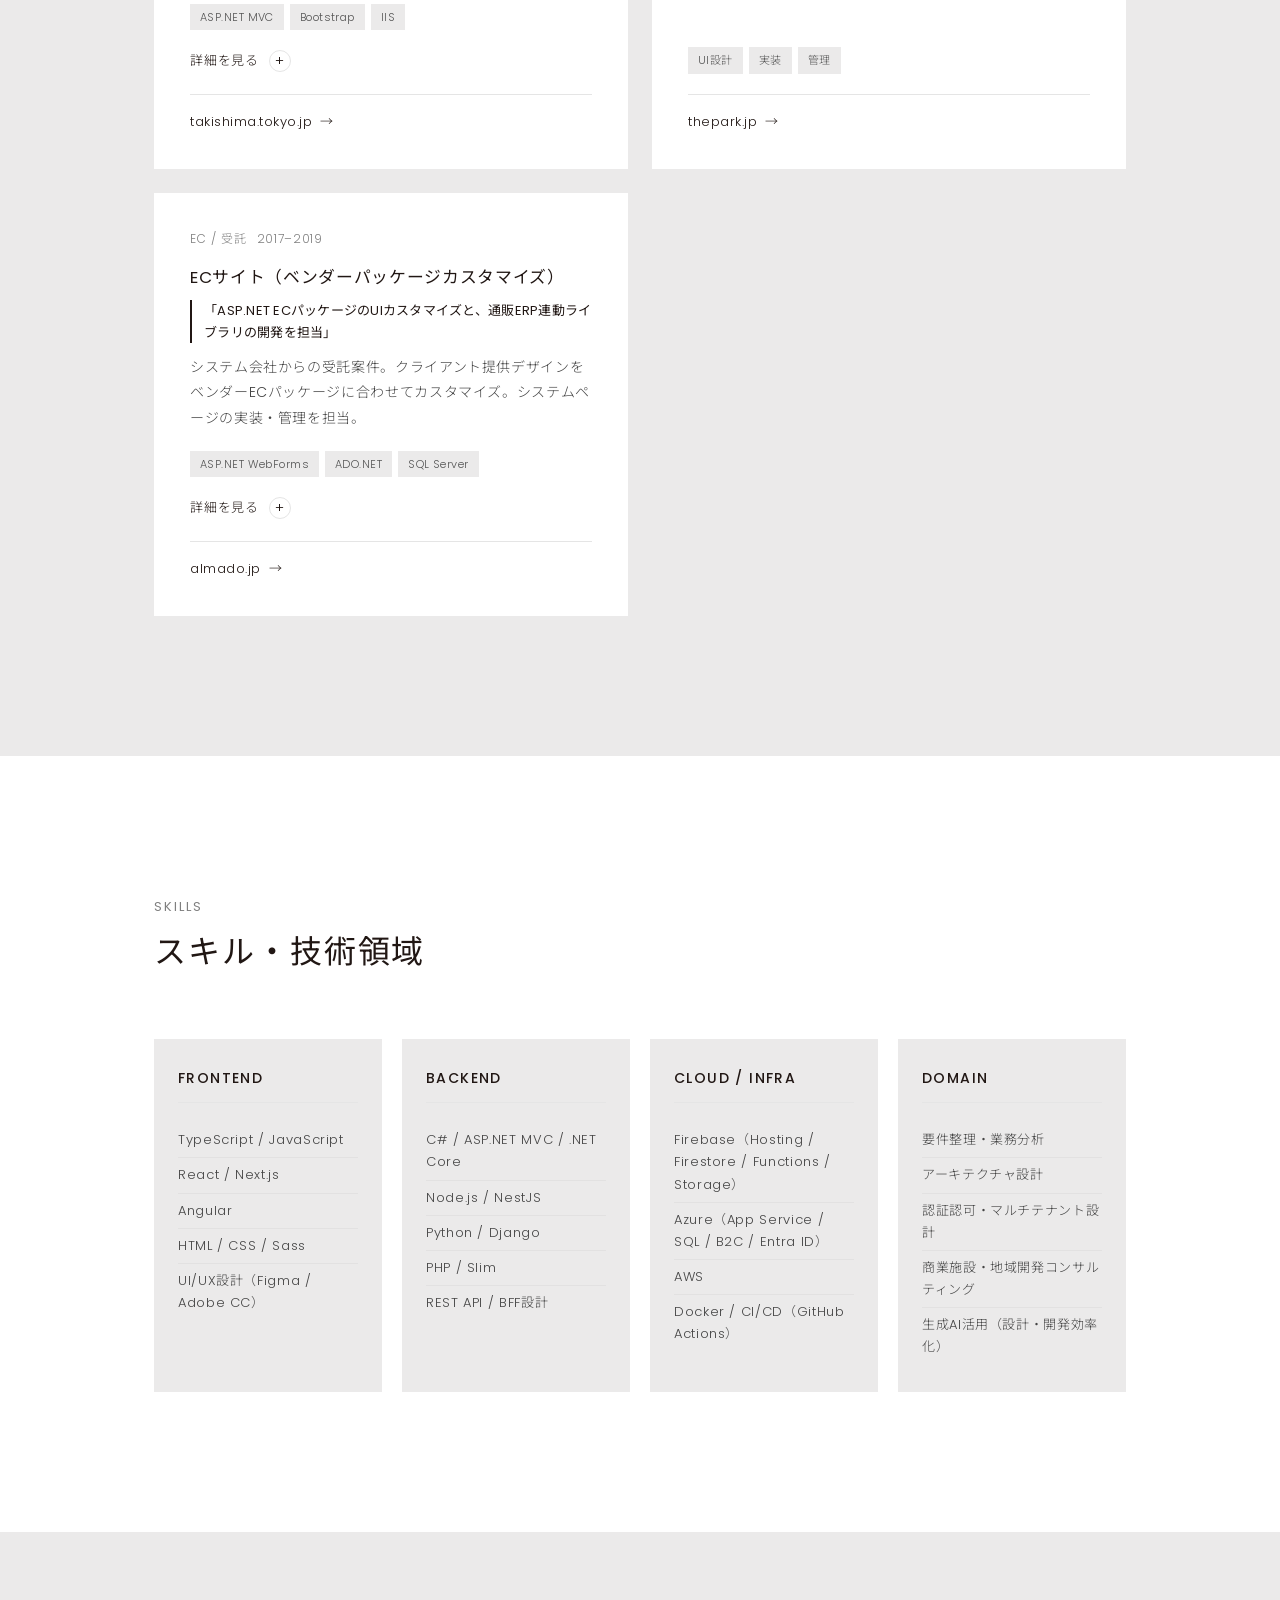
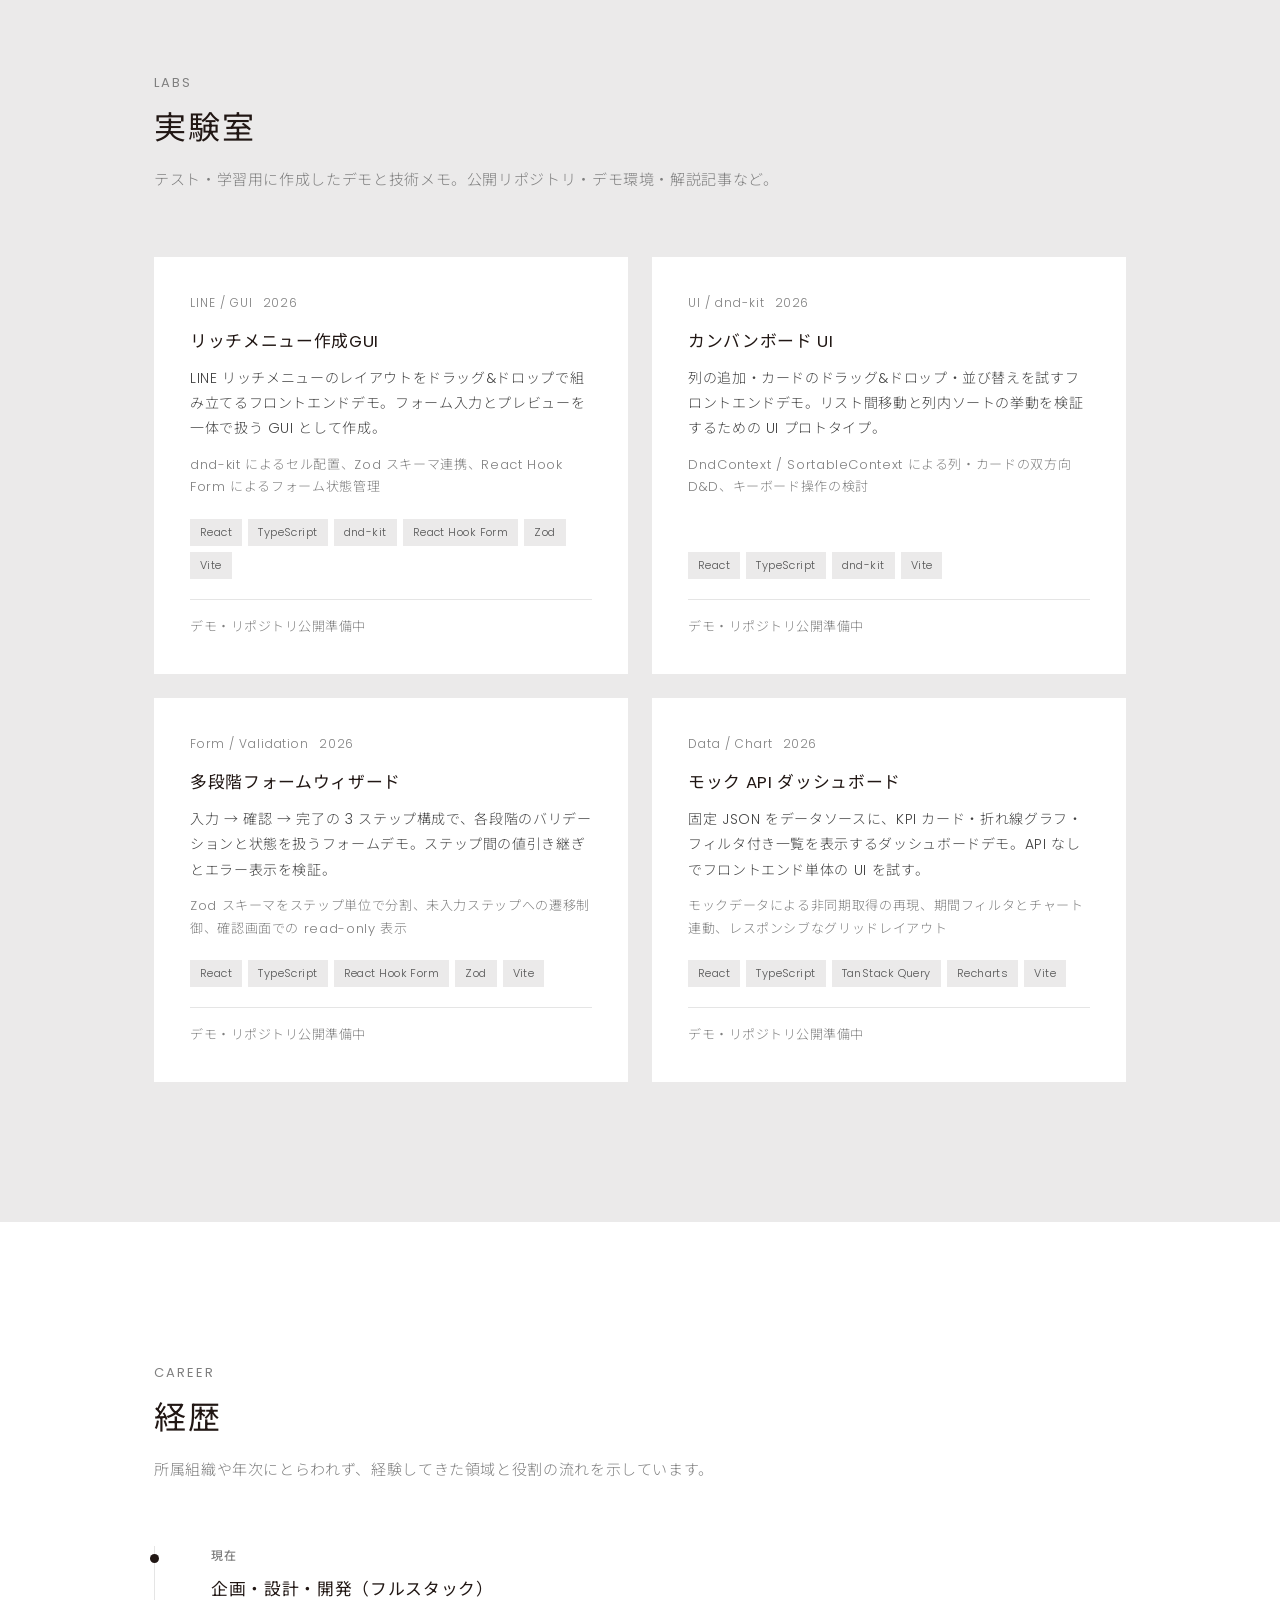
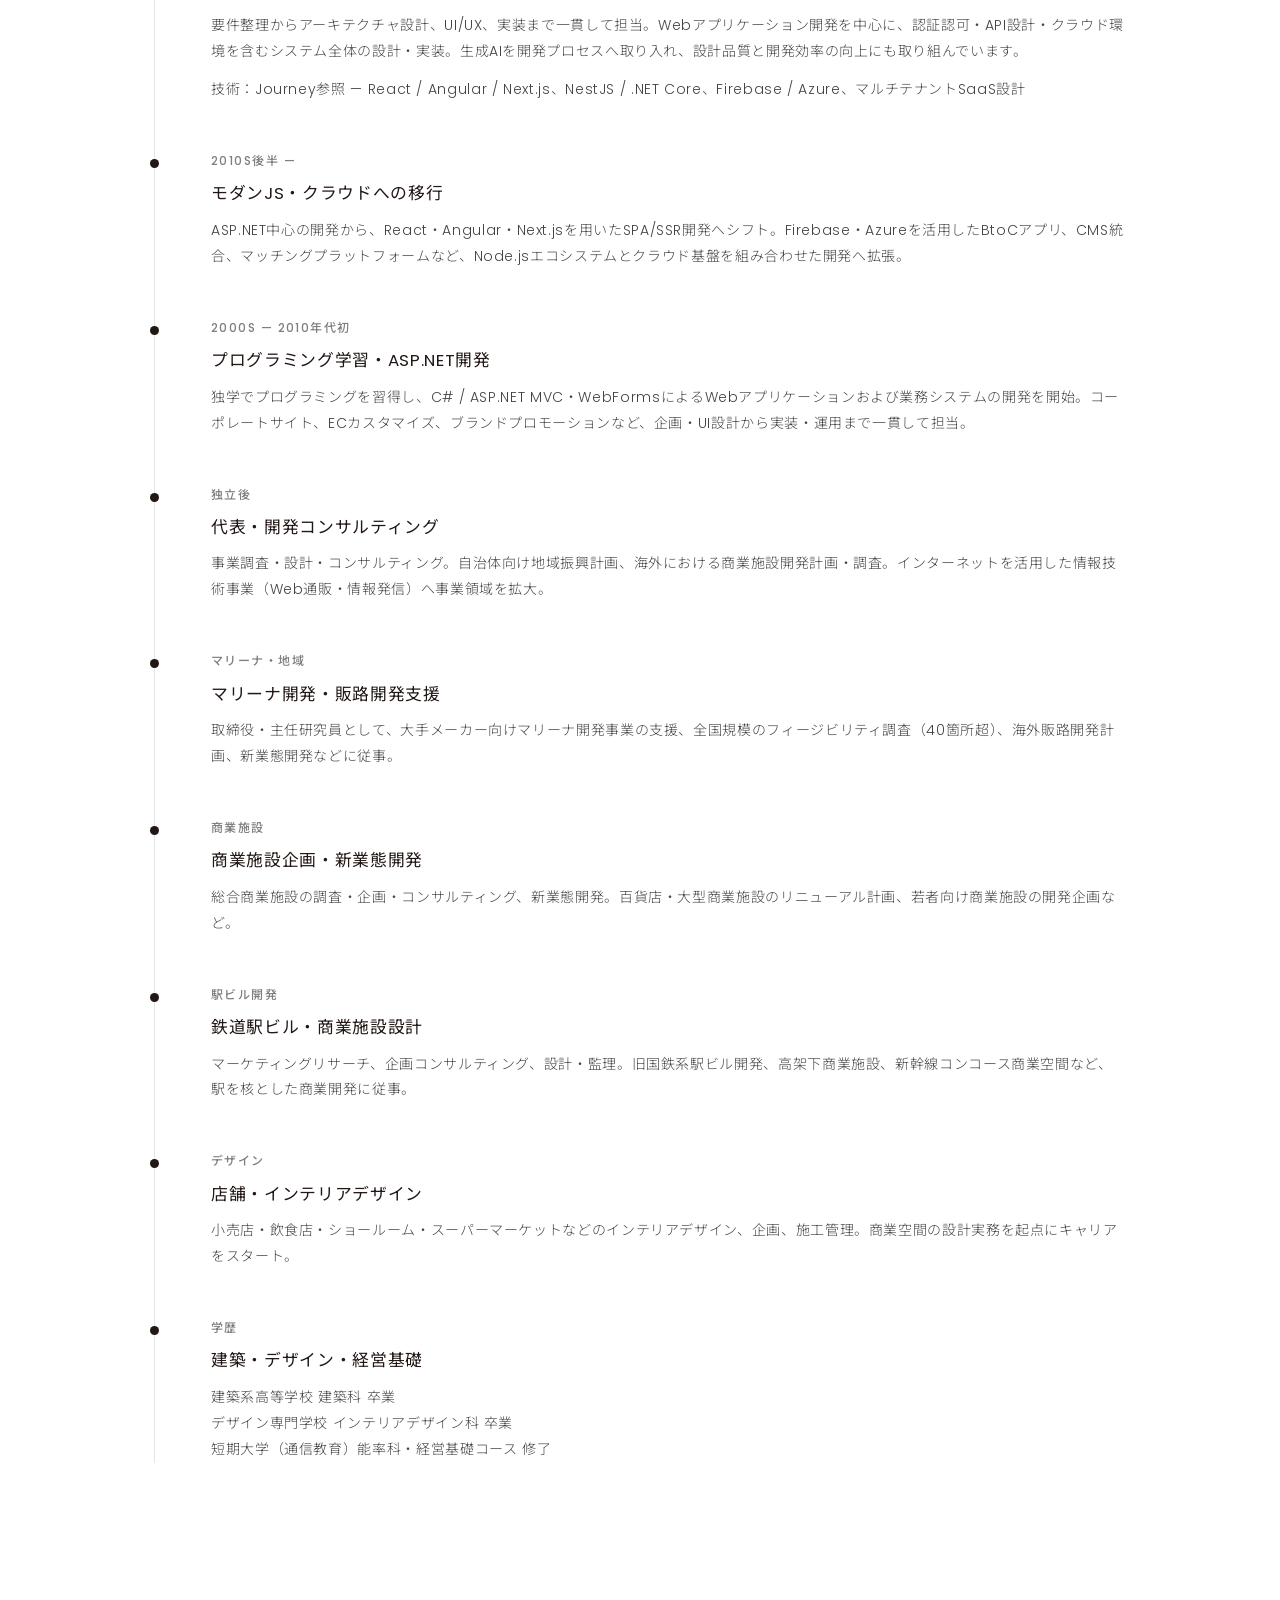
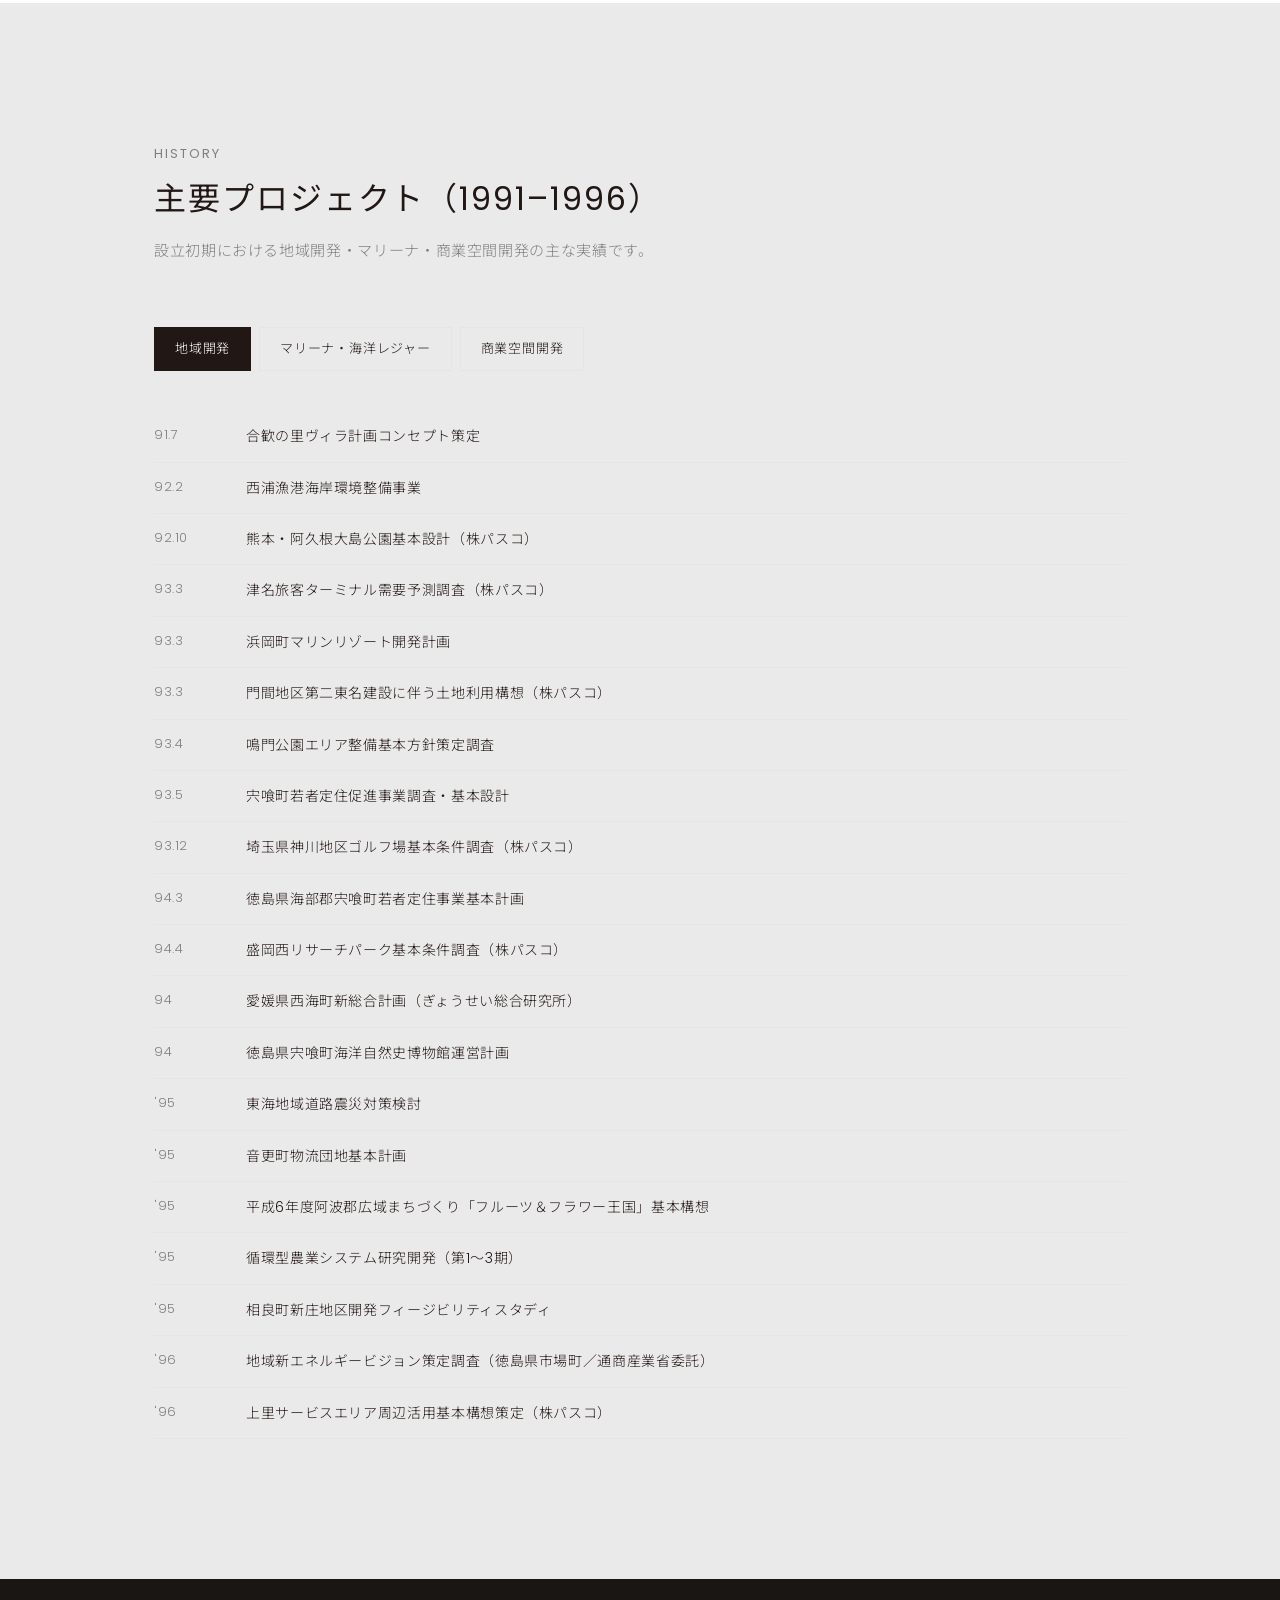
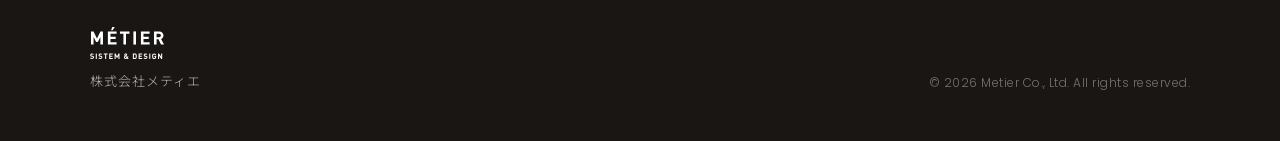
==== commit 549ce598: "レビューに基づく改良" ====
--- a/public/index.html
+++ b/public/index.html
@@ -14,7 +14,7 @@
       href="https://fonts.googleapis.com/css2?family=EB+Garamond:ital@0;1&family=Noto+Sans+JP:wght@300;400;500;700&family=Poppins:wght@200;300;400;500;600&display=swap"
       rel="stylesheet"
     />
-    <link rel="stylesheet" href="css/style.css?v=20260705" />
+    <link rel="stylesheet" href="css/style.css?v=20260707b" />
     <link rel="icon" href="assets/favicon.svg" type="image/svg+xml" />
   </head>
   <body>
@@ -50,6 +50,13 @@
                 >
               </li>
               <li>
+                <a href="#journey"
+                  ><span class="roll-menu"
+                    ><span data-txt="Journey">Journey</span></span
+                  ></a
+                >
+              </li>
+              <li>
                 <a href="#works"
                   ><span class="roll-menu"
                     ><span data-txt="Works">Works</span></span
@@ -136,7 +143,7 @@
                 </div>
                 <div class="about__body js-fadein">
                   <p>
-                    商業施設の設計・デザイン、開発コンサルティングを経てシステム開発へ転身。現在は企画・要件整理からアーキテクチャ設計、UI/UX設計、実装までを一貫して担当するフルスタックエンジニアとして活動しています。
+                    商業施設の設計・デザイン、開発コンサルティングを経てシステム開発へ転身。プログラミングは独学で習得し、最初の本格的な開発はASP.NET（C#）によるWebアプリケーションおよび業務システムからスタートしました。その後、React・Angular・Next.jsなどのJavaScript/TypeScriptエコシステム、Firebase・Azureなどのクラウド基盤へと技術スタックを拡張。現在は企画・要件整理からアーキテクチャ設計、UI/UX設計、実装までを一貫して担当するフルスタックエンジニアとして活動しています。
                   </p>
                   <p>
                     単なる実装ではなく、顧客や利用者の課題を整理し、業務・システム・ユーザー体験を俯瞰しながら最適な形へ落とし込むことを得意としています。設計・コンサルティングで培った「課題を整理し、形にする力」を強みとし、事業課題をシステムによって解決することを常に意識して取り組んできました。
@@ -175,17 +182,143 @@
             </div>
           </section>
 
+          <!-- Tech Journey -->
+          <section class="section journey" id="journey">
+            <div class="section__inner">
+              <div class="section__head js-fadein">
+                <p class="section__label">Journey</p>
+                <h2 class="section__title">技術キャリアマップ</h2>
+                <p class="section__lead">
+                  面接や自己紹介で「どのように技術を積み上げてきたか」を時系列で説明するための全体像です。左から右へ、学習・基盤構築・モダン化・アーキテクチャへと進んできた流れを示しています。
+                </p>
+              </div>
+
+              <div class="journey__map js-fadein">
+                <div class="journey__track" aria-hidden="true"></div>
+
+                <article class="journey__node">
+                  <p class="journey__era">1990s末 — 2000年代初</p>
+                  <h3 class="journey__title">学習・転身</h3>
+                  <p class="journey__desc">
+                    インテリアデザイン・商業施設コンサルティングの実務を経て、独学でプログラミングを習得。設計・企画で培った「課題を整理する力」を活かし、システム開発へキャリアをシフト。
+                  </p>
+                  <ul class="journey__tech">
+                    <li>独学（言語基礎）</li>
+                    <li>HTML / CSS</li>
+                    <li>UI設計の知見</li>
+                  </ul>
+                </article>
+
+                <article class="journey__node">
+                  <p class="journey__era">2000s — 2010年代初</p>
+                  <h3 class="journey__title">ASP.NET / C# 基盤期</h3>
+                  <p class="journey__desc">
+                    C# / ASP.NET MVC・WebForms
+                    を中心に、コーポレートサイト、ECカスタマイズ、業務Webアプリを企画から実装まで担当。IIS・SQL
+                    Server によるオンプレ／Windows系Web基盤を実践的に習得。
+                  </p>
+                  <ul class="journey__tech">
+                    <li>C# / ASP.NET MVC</li>
+                    <li>ASP.NET WebForms</li>
+                    <li>SQL Server / ADO.NET</li>
+                    <li>IIS / Bootstrap</li>
+                  </ul>
+                </article>
+
+                <article class="journey__node">
+                  <p class="journey__era">2010s後半 — 2020年代初</p>
+                  <h3 class="journey__title">モダンJS・クラウド移行</h3>
+                  <p class="journey__desc">
+                    フロントエンドを React・Angular・Next.js
+                    へ移行。バックエンドも Node.js / NestJS、Firebase、Azure
+                    などクラウドネイティブ基盤へ拡張。BtoC大規模アプリ、CMS統合、マッチングアプリなどSPA・SSR中心の開発へ。
+                  </p>
+                  <ul class="journey__tech">
+                    <li>React / Angular / Next.js</li>
+                    <li>TypeScript / Node.js</li>
+                    <li>Firebase / Azure</li>
+                    <li>PHP / Python（併用）</li>
+                  </ul>
+                </article>
+
+                <article class="journey__node journey__node--current">
+                  <p class="journey__era">2023 — 現在</p>
+                  <h3 class="journey__title">設計主導・SaaS / AI</h3>
+                  <p class="journey__desc">
+                    マルチテナントSaaSのアーキテクチャ検討、BI基盤、EdTech
+                    SPA刷新など、実装に加え設計・方式検討の比重が増加。生成AIを開発プロセスへ取り入れ、要件整理からクラウド設計まで一貫して支援。
+                  </p>
+                  <ul class="journey__tech">
+                    <li>アーキテクチャ設計</li>
+                    <li>認証認可 / マルチテナント</li>
+                    <li>NestJS / .NET Core</li>
+                    <li>生成AI活用</li>
+                  </ul>
+                </article>
+              </div>
+
+              <p class="journey__note js-fadein">
+                各時代の代表的な実績は
+                <a href="#works" class="link-arrow">Works</a>
+                セクションで時代別にまとめています。
+              </p>
+            </div>
+          </section>
+
           <!-- Works -->
           <section class="section works" id="works">
             <div class="section__inner">
               <div class="section__head js-fadein">
                 <p class="section__label">Works</p>
                 <h2 class="section__title">主な実績</h2>
+                <p class="section__lead">
+                  まず下の時代別サマリーで全体像を把握し、気になる案件のカードを開いて詳細を確認できます。
+                </p>
+              </div>
+
+              <div class="works__overview js-fadein">
+                <a href="#works-era-recent" class="works__era-card">
+                  <p class="works__era-label">2023 — 現在</p>
+                  <h3 class="works__era-title">
+                    アーキテクチャ・SaaS・大規模SPA
+                  </h3>
+                  <p class="works__era-desc">
+                    マルチテナントSaaSの方式検討、BIダッシュボード、EdTech
+                    SPA刷新、B2Bプラットフォームなど。設計と実装の両面で参画。
+                  </p>
+                  <span class="works__era-link">この時期の実績へ →</span>
+                </a>
+                <a href="#works-era-modern" class="works__era-card">
+                  <p class="works__era-label">2018 — 2022</p>
+                  <h3 class="works__era-title">モダンJS・クラウド基盤</h3>
+                  <p class="works__era-desc">
+                    React / Angular / Next.js と Firebase・Azure
+                    を組み合わせたBtoCアプリ、CMS統合、マッチングプラットフォームなど。
+                  </p>
+                  <span class="works__era-link">この時期の実績へ →</span>
+                </a>
+                <a href="#works-era-foundation" class="works__era-card">
+                  <p class="works__era-label">〜 2017</p>
+                  <h3 class="works__era-title">ASP.NET・Web基盤期</h3>
+                  <p class="works__era-desc">
+                    ASP.NET MVC / WebForms
+                    によるコーポレートサイト、EC、ブランドプロモーション。企画・UI設計から実装まで一貫。
+                  </p>
+                  <span class="works__era-link">この時期の実績へ →</span>
+                </a>
               </div>
 
               <div class="works__list">
+                <div class="works__era-head js-fadein" id="works-era-recent">
+                  <p class="works__era-head-label">2023 — 現在</p>
+                  <h3 class="works__era-head-title">
+                    アーキテクチャ・SaaS・大規模SPA
+                  </h3>
+                </div>
+
                 <article
                   class="work-card work-card--private js-fadein"
+                  id="work-cpm"
                   data-work-id="cpm"
                 >
                   <div class="work-card__meta">
@@ -196,6 +329,9 @@
                   <h3 class="work-card__title">
                     クラウド型経営管理SaaS（CPM）アーキテクチャ検討支援
                   </h3>
+                  <p class="work-card__pitch">
+                    「15名規模のマルチテナントSaaSで、認証認可・BI連携・RLSなど横断課題の方式検討と設計ドキュメント化を支援」
+                  </p>
                   <p class="work-card__desc">
                     マルチテナントSaaSの認証認可方式、BI連携、RLS、多言語対応など横断技術課題の調査・比較検討。基本設計・アーキテクチャ検討を支援。
                   </p>
@@ -208,6 +344,7 @@
 
                 <article
                   class="work-card work-card--private js-fadein"
+                  id="work-edtech-flashcard-v2"
                   data-work-id="edtech-flashcard-v2"
                 >
                   <div class="work-card__meta">
@@ -218,6 +355,10 @@
                   <h3 class="work-card__title">
                     小中学生向けフラッシュカード学習 Web アプリ v2 刷新
                   </h3>
+                  <p class="work-card__pitch">
+                    「Angular 20
+                    Zonelessで20画面超の学習SPAを刷新し、リアルタイム対戦まで実装」
+                  </p>
                   <p class="work-card__desc">
                     小中学生向けオンライン学習サービスのフロントエンド刷新。フラッシュカード学習、リアルタイム対戦、ジャーニー、学習統計など多機能SPAをAngular
                     20 Zoneless アーキテクチャで再構築。
@@ -231,6 +372,7 @@
 
                 <article
                   class="work-card work-card--private js-fadein"
+                  id="work-apa-maker"
                   data-work-id="apa-maker"
                 >
                   <div class="work-card__meta">
@@ -241,6 +383,9 @@
                   <h3 class="work-card__title">
                     不動産物件スクレイピング・LINE配信管理システム（APA Maker）
                   </h3>
+                  <p class="work-card__pitch">
+                    「5ポータル分の物件を集約し、条件フィルタ後にLINE自動配信する業務ツールを構築・本番運用」
+                  </p>
                   <p class="work-card__desc">
                     複数不動産ポータルから収集した物件データを一元管理し、プロジェクト単位の条件でフィルタリングしたうえでLINE
                     Messaging API
@@ -254,6 +399,7 @@
 
                 <article
                   class="work-card work-card--private js-fadein"
+                  id="work-data-bi"
                   data-work-id="data-bi"
                 >
                   <div class="work-card__meta">
@@ -264,6 +410,9 @@
                   <h3 class="work-card__title">
                     データ分析基盤・ダッシュボード開発
                   </h3>
+                  <p class="work-card__pitch">
+                    「分析ダッシュボードの運用ルール策定からBFF連携まで、FE/BE/DB横断の機能を設計・実装」
+                  </p>
                   <p class="work-card__desc">
                     分析ダッシュボードにおけるフロント／バック／DBを跨ぐ機能設計・実装。運用ルール策定、BFF連携、分析UXを意識した状態管理設計。
                   </p>
@@ -275,6 +424,7 @@
 
                 <article
                   class="work-card work-card--private js-fadein"
+                  id="work-fuma"
                   data-work-id="fuma"
                 >
                   <div class="work-card__meta">
@@ -285,6 +435,9 @@
                   <h3 class="work-card__title">
                     FUMA（企業リスト作成サービス）開発
                   </h3>
+                  <p class="work-card__pitch">
+                    「160万社DBのB2B検索サービスで、SSR/SEOとRedisによるアクセス制御を4ヶ月で実装」
+                  </p>
                   <p class="work-card__desc">
                     全国160万社の企業情報を検索・閲覧できるB2B向けWebサービス。Next.jsによるSSR/SEO対応、Redis
                     + Middleware
@@ -305,7 +458,11 @@
                   </div>
                 </article>
 
-                <article class="work-card js-fadein" data-work-id="ai-saas">
+                <article
+                  class="work-card js-fadein"
+                  id="work-ai-saas"
+                  data-work-id="ai-saas"
+                >
                   <div class="work-card__meta">
                     <span class="work-card__tag">SaaS / AI</span>
                     <span class="work-card__year">2024</span>
@@ -313,6 +470,9 @@
                   <h3 class="work-card__title">
                     AI活用型SaaSプロダクト立ち上げ支援（MVP開発）
                   </h3>
+                  <p class="work-card__pitch">
+                    「業界特化AIサービスのMVPを約3ヶ月で社内レビュー版まで構築し、外部公開に貢献」
+                  </p>
                   <p class="work-card__desc">
                     スタートアップにおける業界特化型AIサービスのMVP開発。Next.jsによるフロントエンド設計・実装、API連携、LP制作を担当。約3か月で社内レビュー版を構築し、外部公開を実現。
                   </p>
@@ -332,7 +492,11 @@
                   </div>
                 </article>
 
-                <article class="work-card js-fadein" data-work-id="edtech">
+                <article
+                  class="work-card js-fadein"
+                  id="work-edtech"
+                  data-work-id="edtech"
+                >
                   <div class="work-card__meta">
                     <span class="work-card__tag">EdTech</span>
                     <span class="work-card__year">2023–2025</span>
@@ -340,6 +504,9 @@
                   <h3 class="work-card__title">
                     全国小学校向けデジタル教材サービス
                   </h3>
+                  <p class="work-card__pitch">
+                    「10名チームの教材プロジェクトで、Figmaデザインを忠実に再現するReactダッシュボードを実装」
+                  </p>
                   <p class="work-card__desc">
                     民間教科書会社のデジタル教材開発。ダッシュボードのUI/UXデザインに基づくReact実装、教材サイト管理ユーティリティ開発を担当。Figmaからの忠実な再現に貢献。
                   </p>
@@ -358,7 +525,16 @@
                   </div>
                 </article>
 
-                <article class="work-card js-fadein" data-work-id="nesttools">
+                <div class="works__era-head js-fadein" id="works-era-modern">
+                  <p class="works__era-head-label">2018 — 2022</p>
+                  <h3 class="works__era-head-title">モダンJS・クラウド基盤</h3>
+                </div>
+
+                <article
+                  class="work-card js-fadein"
+                  id="work-nesttools"
+                  data-work-id="nesttools"
+                >
                   <div class="work-card__meta">
                     <span class="work-card__tag">Corporate / CMS</span>
                     <span class="work-card__year">2020–2021</span>
@@ -366,6 +542,10 @@
                   <h3 class="work-card__title">
                     キャンピングカーカスタムメーカーサイト
                   </h3>
+                  <p class="work-card__pitch">
+                    「老朽WordPressをFirebase統合基盤へ移行し、Next.js＋Angular
+                    CMSを2名で再構築」
+                  </p>
                   <p class="work-card__desc">
                     老朽化したWordPressサイトをFirebaseへ統合再構築。Next.jsによるフロントエンドとAngularによるCMSを設計・実装。
                   </p>
@@ -387,6 +567,7 @@
 
                 <article
                   class="work-card work-card--private js-fadein"
+                  id="work-travel-app"
                   data-work-id="travel-app"
                 >
                   <div class="work-card__meta">
@@ -394,6 +575,10 @@
                     <span class="work-card__badge">非公開</span>
                   </div>
                   <h3 class="work-card__title">旅行計画作成アプリ</h3>
+                  <p class="work-card__pitch">
+                    「Azure
+                    B2C連携の大規模BtoC旅行アプリで、Angular/Next.jsのフロントとバックエンドを担当」
+                  </p>
                   <p class="work-card__desc">
                     フロントエンド（デザイン・実装）およびバックエンドコーディング。Angular
                     / Next.js / Azure（SQL Server, App Service, Storage,
@@ -407,6 +592,7 @@
 
                 <article
                   class="work-card work-card--private js-fadein"
+                  id="work-matching-app"
                   data-work-id="matching-app"
                 >
                   <div class="work-card__meta">
@@ -416,6 +602,10 @@
                   <h3 class="work-card__title">
                     モデルエージェンシー / クライアントマッチングアプリ
                   </h3>
+                  <p class="work-card__pitch">
+                    「LINE
+                    LIFF上のマッチングアプリを1名体制で設計から実装まで完遂」
+                  </p>
                   <p class="work-card__desc">
                     フロントエンド・バックエンドコーディング。Next.js / LIFF /
                     React / Firebase（Hosting, Firestore, Storage,
@@ -427,12 +617,27 @@
                   </div>
                 </article>
 
-                <article class="work-card js-fadein" data-work-id="brand-promo">
+                <div
+                  class="works__era-head js-fadein"
+                  id="works-era-foundation"
+                >
+                  <p class="works__era-head-label">〜 2017</p>
+                  <h3 class="works__era-head-title">ASP.NET・Web基盤期</h3>
+                </div>
+
+                <article
+                  class="work-card js-fadein"
+                  id="work-brand-promo"
+                  data-work-id="brand-promo"
+                >
                   <div class="work-card__meta">
                     <span class="work-card__tag">Brand Promotion</span>
                     <span class="work-card__badge">公開終了</span>
                   </div>
                   <h3 class="work-card__title">ブランドプロモーションサイト</h3>
+                  <p class="work-card__pitch">
+                    「有名デザイン事務所案件で、デザインカンプをパーフェクトピクセル再現するプロモサイトを実装」
+                  </p>
                   <p class="work-card__desc">
                     大規模ブランドプロモーションプロジェクトのWebチームに参加。紙媒体の電子版を目指したデジタルパブリッシングをコンセプトに、フォント・グラフィックなどの配置をデザインカンプに基づきパーフェクトピクセルで忠実に再現。デザインは各種媒体や空間デザインで有名なグッドデザインカンパニーによるもの。フロントエンド実装およびバックエンドコーディングを担当。
                   </p>
@@ -453,12 +658,16 @@
 
                 <article
                   class="work-card js-fadein"
+                  id="work-brand-review"
                   data-work-id="brand-review"
                 >
                   <div class="work-card__meta">
                     <span class="work-card__tag">Brand Review</span>
                   </div>
                   <h3 class="work-card__title">ブランドレビューサイト</h3>
+                  <p class="work-card__pitch">
+                    「ブランドレビューサイトを共同企画からASP.NET管理ツールまで一気通貫で開発」
+                  </p>
                   <p class="work-card__desc">
                     共同企画、UI設計、実装、管理ツール開発。
                   </p>
@@ -477,12 +686,19 @@
                   </div>
                 </article>
 
-                <article class="work-card js-fadein" data-work-id="corporate">
+                <article
+                  class="work-card js-fadein"
+                  id="work-corporate"
+                  data-work-id="corporate"
+                >
                   <div class="work-card__meta">
                     <span class="work-card__tag">Corporate</span>
                     <span class="work-card__year">2014–2015</span>
                   </div>
                   <h3 class="work-card__title">建設会社コーポレートサイト</h3>
+                  <p class="work-card__pitch">
+                    「業界慣習にとらわれないサイトを、企画・デザイン・プロカメラマンによる撮影・ASP.NET実装まで3名で実現」
+                  </p>
                   <p class="work-card__desc">
                     企画、デザイン、UI設計、実装、管理ツール。業界サイトらしくないデザインを希望するオーナーの要望に応えたサイトを実現。
                   </p>
@@ -501,11 +717,18 @@
                   </div>
                 </article>
 
-                <article class="work-card js-fadein" data-work-id="portal">
+                <article
+                  class="work-card js-fadein"
+                  id="work-portal"
+                  data-work-id="portal"
+                >
                   <div class="work-card__meta">
                     <span class="work-card__tag">Portal</span>
                   </div>
                   <h3 class="work-card__title">プロジェクトポータルサイト</h3>
+                  <p class="work-card__pitch">
+                    「複数プロジェクトの情報ポータルを、UI設計から実装・運用管理まで担当」
+                  </p>
                   <p class="work-card__desc">
                     参加プロジェクトのポータル。UI設計、実装、管理。
                   </p>
@@ -523,7 +746,11 @@
                   </div>
                 </article>
 
-                <article class="work-card js-fadein" data-work-id="ec-vendor">
+                <article
+                  class="work-card js-fadein"
+                  id="work-ec-vendor"
+                  data-work-id="ec-vendor"
+                >
                   <div class="work-card__meta">
                     <span class="work-card__tag">EC / 受託</span>
                     <span class="work-card__year">2017–2019</span>
@@ -531,6 +758,10 @@
                   <h3 class="work-card__title">
                     ECサイト（ベンダーパッケージカスタマイズ）
                   </h3>
+                  <p class="work-card__pitch">
+                    「ASP.NET
+                    ECパッケージのUIカスタマイズと、通販ERP連動ライブラリの開発を担当」
+                  </p>
                   <p class="work-card__desc">
                     システム会社からの受託案件。クライアント提供デザインをベンダーECパッケージに合わせてカスタマイズ。システムページの実装・管理を担当。
                   </p>
@@ -640,6 +871,30 @@
                     <p>
                       要件整理からアーキテクチャ設計、UI/UX、実装まで一貫して担当。Webアプリケーション開発を中心に、認証認可・API設計・クラウド環境を含むシステム全体の設計・実装。生成AIを開発プロセスへ取り入れ、設計品質と開発効率の向上にも取り組んでいます。
                     </p>
+                    <p class="timeline__tech-note">
+                      技術：<a href="#journey">Journey</a>参照 — React / Angular
+                      / Next.js、NestJS / .NET Core、Firebase /
+                      Azure、マルチテナントSaaS設計
+                    </p>
+                  </div>
+                </div>
+                <div class="timeline__item js-fadein">
+                  <div class="timeline__phase">2010s後半 —</div>
+                  <div class="timeline__body">
+                    <h3>モダンJS・クラウドへの移行</h3>
+                    <p>
+                      ASP.NET中心の開発から、React・Angular・Next.jsを用いたSPA/SSR開発へシフト。Firebase・Azureを活用したBtoCアプリ、CMS統合、マッチングプラットフォームなど、Node.jsエコシステムとクラウド基盤を組み合わせた開発へ拡張。
+                    </p>
+                  </div>
+                </div>
+                <div class="timeline__item js-fadein">
+                  <div class="timeline__phase">2000s — 2010年代初</div>
+                  <div class="timeline__body">
+                    <h3>プログラミング学習・ASP.NET開発</h3>
+                    <p>
+                      独学でプログラミングを習得し、C# / ASP.NET
+                      MVC・WebFormsによるWebアプリケーションおよび業務システムの開発を開始。コーポレートサイト、ECカスタマイズ、ブランドプロモーションなど、企画・UI設計から実装・運用まで一貫して担当。
+                    </p>
                   </div>
                 </div>
                 <div class="timeline__item js-fadein">
@@ -749,7 +1004,7 @@
                   <ul class="history__list">
                     <li>
                       <span class="history__date">91.7</span
-                      ><span>午後の里ヴィラ計画コンセプト策定</span>
+                      ><span>合歓の里ヴィラ計画コンセプト策定</span>
                     </li>
                     <li>
                       <span class="history__date">92.2</span
@@ -770,7 +1025,7 @@
                     <li>
                       <span class="history__date">93.3</span
                       ><span
-                        >門馬地区第二東名建設に伴う土地利用構想（株パスコ）</span
+                        >門間地区第二東名建設に伴う土地利用構想（株パスコ）</span
                       >
                     </li>
                     <li>
@@ -859,7 +1114,7 @@
                     </li>
                     <li>
                       <span class="history__date">91.9</span
-                      ><span>熊本土合マリーナ・フィージビリティプラン</span>
+                      ><span>熊本樋合マリーナ・フィージビリティプラン</span>
                     </li>
                     <li>
                       <span class="history__date">91.9</span
@@ -901,7 +1156,7 @@
                     </li>
                     <li>
                       <span class="history__date">92.10</span
-                      ><span>マリンメッセ師崎基本計画策定</span>
+                      ><span>マリンメッセもろざき基本計画策定</span>
                     </li>
                     <li>
                       <span class="history__date">92.10</span
--- a/public/css/style.css
+++ b/public/css/style.css
@@ -564,7 +564,18 @@
   font-weight: 400;
   line-height: 1.5;
   letter-spacing: 0.04em;
+  margin-bottom: 10px;
+}
+
+.work-card__pitch {
+  font-size: 13px;
+  line-height: 1.65;
+  font-weight: 400;
+  color: var(--color-text);
   margin-bottom: 12px;
+  padding-left: 12px;
+  border-left: 2px solid var(--color-text);
+  letter-spacing: 0.02em;
 }
 
 .work-card__desc {
@@ -856,6 +867,187 @@
   color: var(--color-muted);
 }
 
+/* ---------- Journey / Tech Career Map ---------- */
+.journey {
+  background: var(--color-surface);
+}
+
+.journey__map {
+  position: relative;
+  display: grid;
+  grid-template-columns: repeat(4, 1fr);
+  gap: 20px;
+}
+
+.journey__track {
+  display: none;
+}
+
+.journey__node {
+  position: relative;
+  background: #fff;
+  padding: clamp(24px, 3vw, 32px);
+  display: flex;
+  flex-direction: column;
+  min-height: 100%;
+}
+
+.journey__node::after {
+  content: "→";
+  position: absolute;
+  right: -18px;
+  top: 50%;
+  transform: translateY(-50%);
+  font-size: 18px;
+  color: var(--color-muted);
+  z-index: 1;
+}
+
+.journey__node:last-child::after {
+  display: none;
+}
+
+.journey__node--current {
+  box-shadow: inset 0 0 0 1px var(--color-text);
+}
+
+.journey__era {
+  font-size: 11px;
+  font-weight: 500;
+  letter-spacing: 0.1em;
+  color: var(--color-muted);
+  margin-bottom: 10px;
+}
+
+.journey__title {
+  font-size: 1rem;
+  font-weight: 500;
+  letter-spacing: 0.04em;
+  line-height: 1.5;
+  margin-bottom: 12px;
+}
+
+.journey__desc {
+  font-size: 13px;
+  line-height: 1.8;
+  color: #444;
+  flex: 1;
+}
+
+.journey__tech {
+  display: flex;
+  flex-wrap: wrap;
+  gap: 6px;
+  margin-top: 20px;
+  padding-top: 16px;
+  border-top: 1px solid var(--color-line);
+}
+
+.journey__tech li {
+  font-size: 11px;
+  padding: 4px 10px;
+  background: var(--color-surface);
+  letter-spacing: 0.04em;
+  color: #555;
+}
+
+.journey__note {
+  margin-top: 32px;
+  font-size: 14px;
+  color: var(--color-muted);
+}
+
+/* ---------- Works era overview ---------- */
+.works__overview {
+  display: grid;
+  grid-template-columns: repeat(3, 1fr);
+  gap: 20px;
+  margin-bottom: clamp(48px, 6vw, 72px);
+}
+
+.works__era-card {
+  display: flex;
+  flex-direction: column;
+  padding: clamp(24px, 3vw, 32px);
+  background: var(--color-surface);
+  transition:
+    transform 0.4s var(--ease),
+    box-shadow 0.4s var(--ease);
+}
+
+.works__era-card:hover {
+  opacity: 1;
+  transform: translateY(-4px);
+  box-shadow: 0 12px 40px rgba(0, 0, 0, 0.06);
+}
+
+.works__era-label {
+  font-size: 11px;
+  font-weight: 500;
+  letter-spacing: 0.12em;
+  color: var(--color-muted);
+  margin-bottom: 8px;
+}
+
+.works__era-title {
+  font-size: 1rem;
+  font-weight: 500;
+  letter-spacing: 0.04em;
+  line-height: 1.5;
+  margin-bottom: 12px;
+}
+
+.works__era-desc {
+  font-size: 13px;
+  line-height: 1.8;
+  color: #444;
+  flex: 1;
+}
+
+.works__era-link {
+  margin-top: 20px;
+  padding-top: 16px;
+  border-top: 1px solid var(--color-line);
+  font-size: 12px;
+  letter-spacing: 0.06em;
+  color: var(--color-muted);
+}
+
+.works__era-head {
+  grid-column: 1 / -1;
+  padding: 32px 0 8px;
+  border-top: 1px solid var(--color-line);
+  margin-top: 16px;
+}
+
+.works__era-head:first-of-type {
+  border-top: none;
+  margin-top: 0;
+  padding-top: 0;
+}
+
+.works__era-head-label {
+  font-size: 11px;
+  font-weight: 500;
+  letter-spacing: 0.14em;
+  color: var(--color-muted);
+  text-transform: uppercase;
+  margin-bottom: 6px;
+}
+
+.works__era-head-title {
+  font-size: 1.1rem;
+  font-weight: 400;
+  letter-spacing: 0.06em;
+}
+
+.timeline__tech-note {
+  margin-top: 12px;
+  font-size: 13px;
+  color: var(--color-muted);
+  line-height: 1.7;
+}
+
 /* ---------- Career / Timeline ---------- */
 .timeline {
   position: relative;
@@ -1045,6 +1237,24 @@
     grid-template-columns: 1fr;
   }
 
+  .works__overview,
+  .journey__map {
+    grid-template-columns: 1fr;
+  }
+
+  .journey__node::after {
+    content: "↓";
+    right: auto;
+    left: 50%;
+    top: auto;
+    bottom: -22px;
+    transform: translateX(-50%);
+  }
+
+  .journey__node {
+    margin-bottom: 12px;
+  }
+
   .skills__grid {
     grid-template-columns: repeat(2, 1fr);
   }
@@ -1058,6 +1268,10 @@
 @media (max-width: 767px) {
   .sp-only {
     display: inline;
+  }
+
+  .works__overview {
+    grid-template-columns: 1fr;
   }
 
   .header__menu-btn {
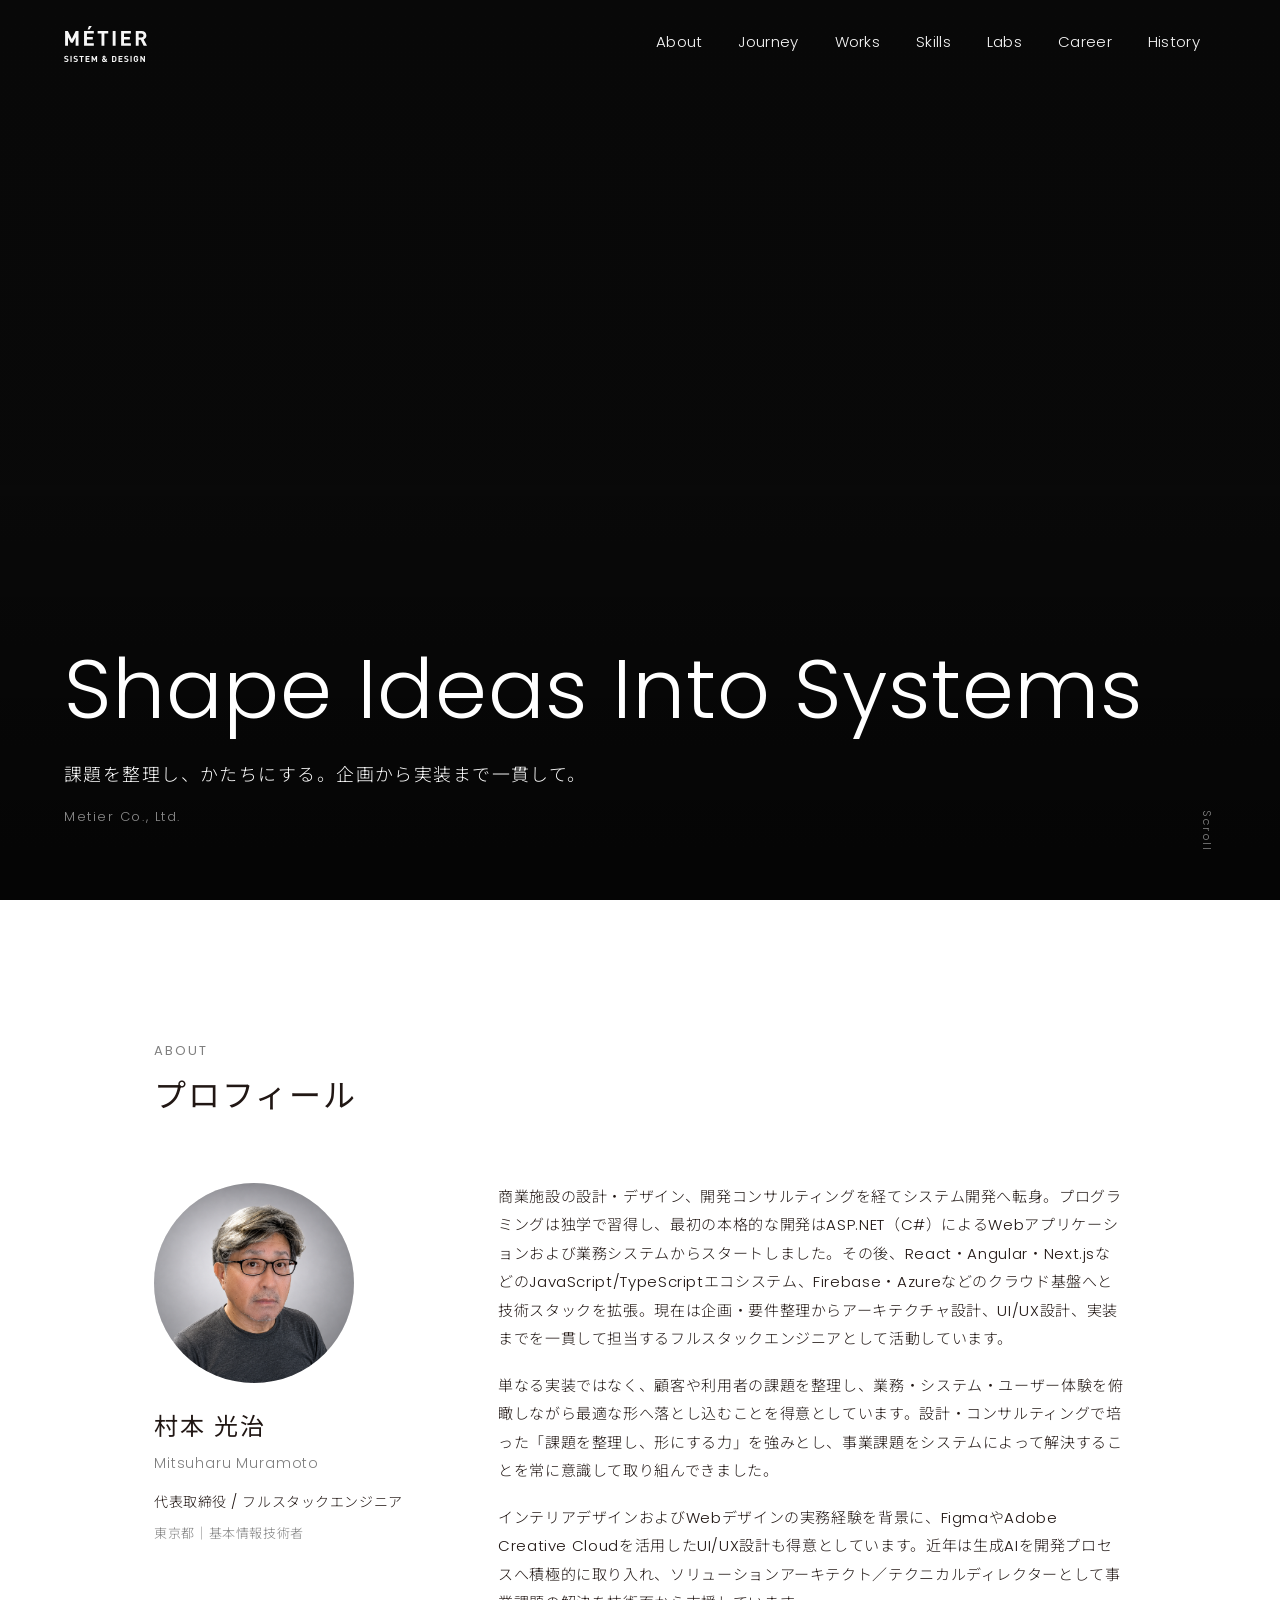
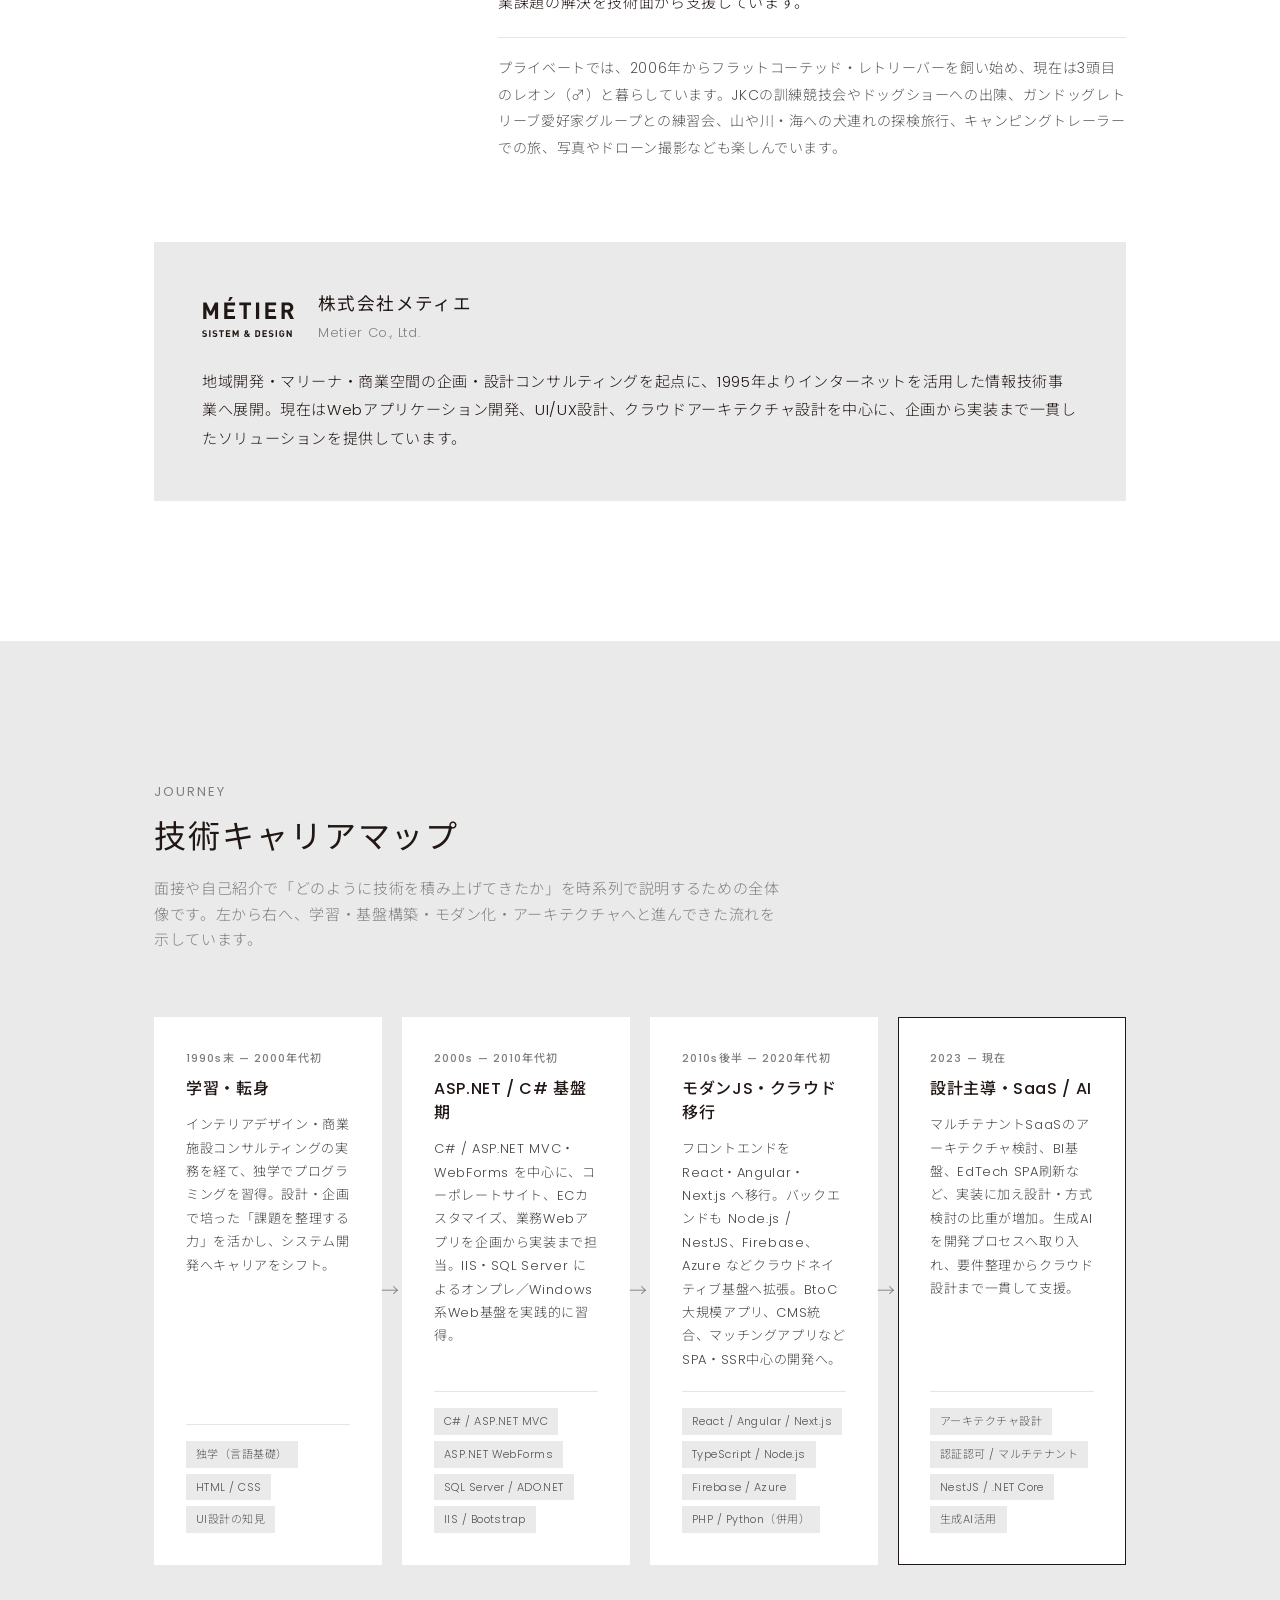
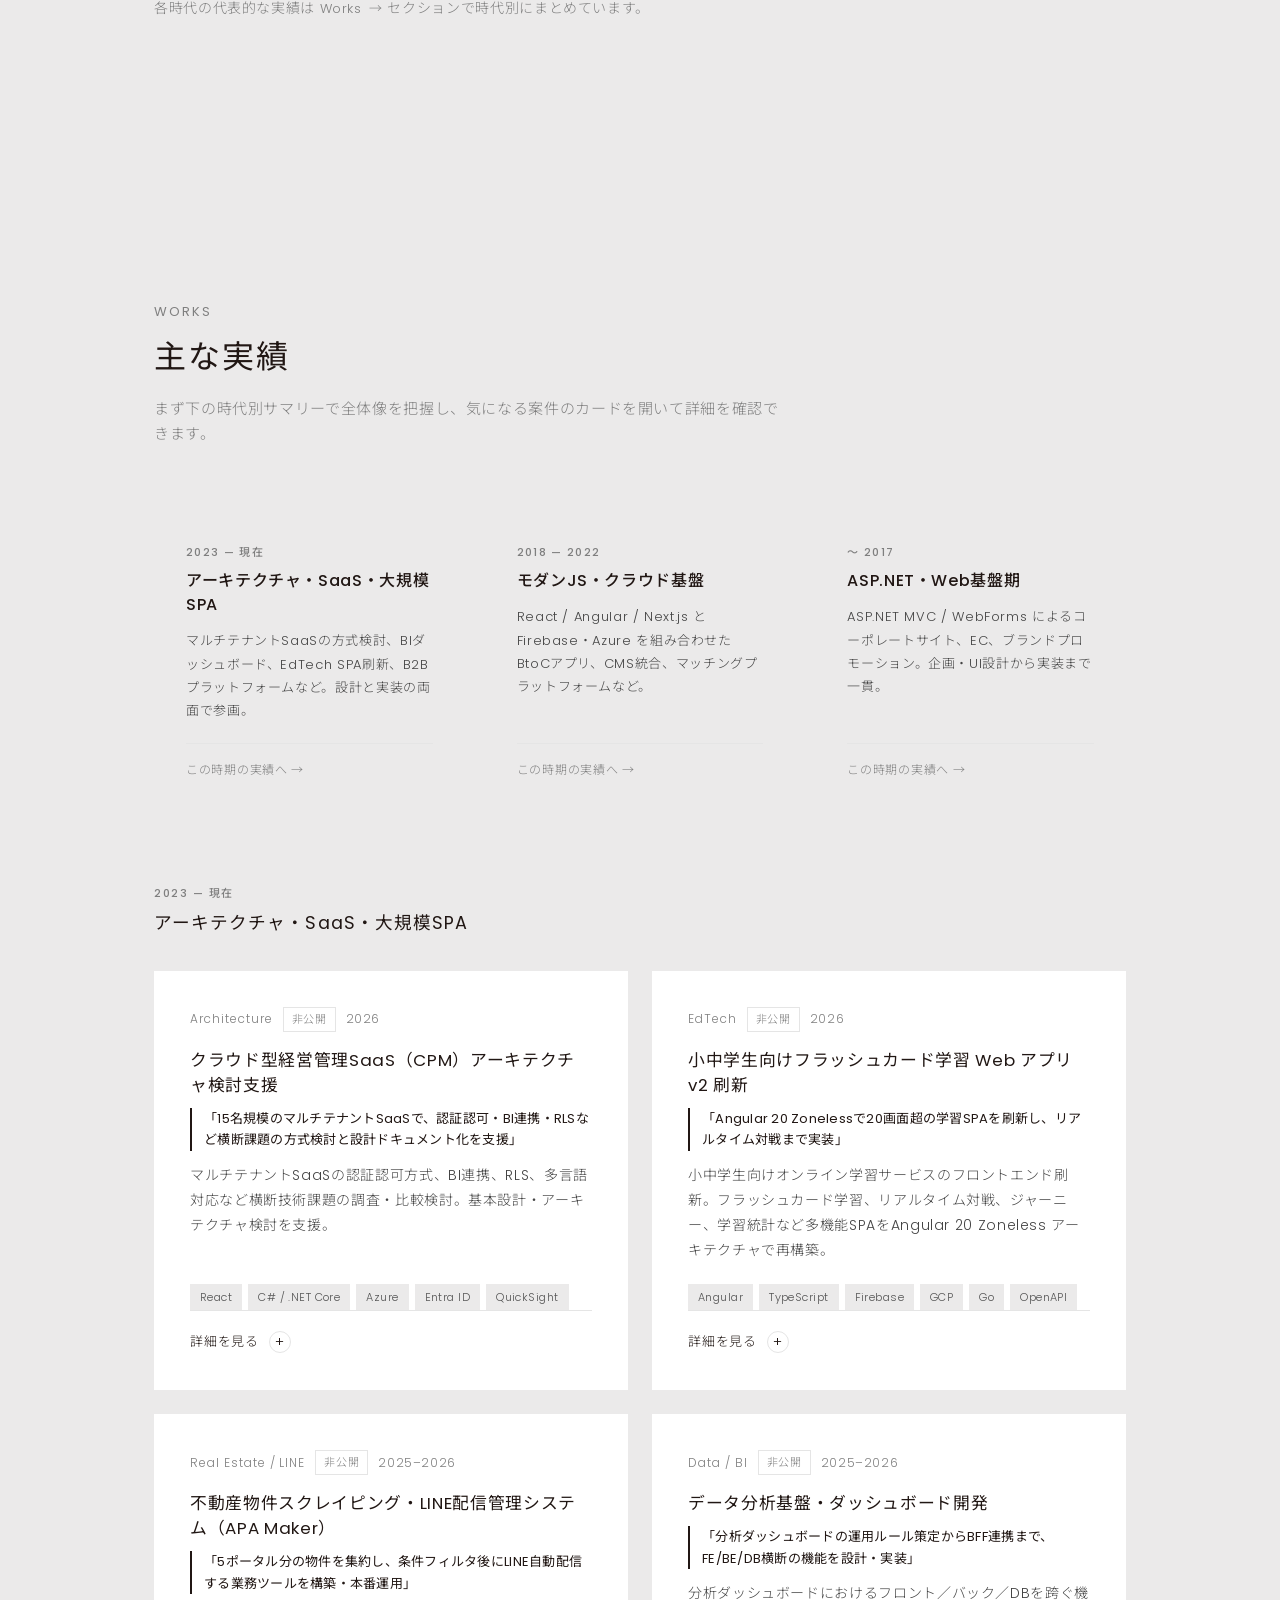
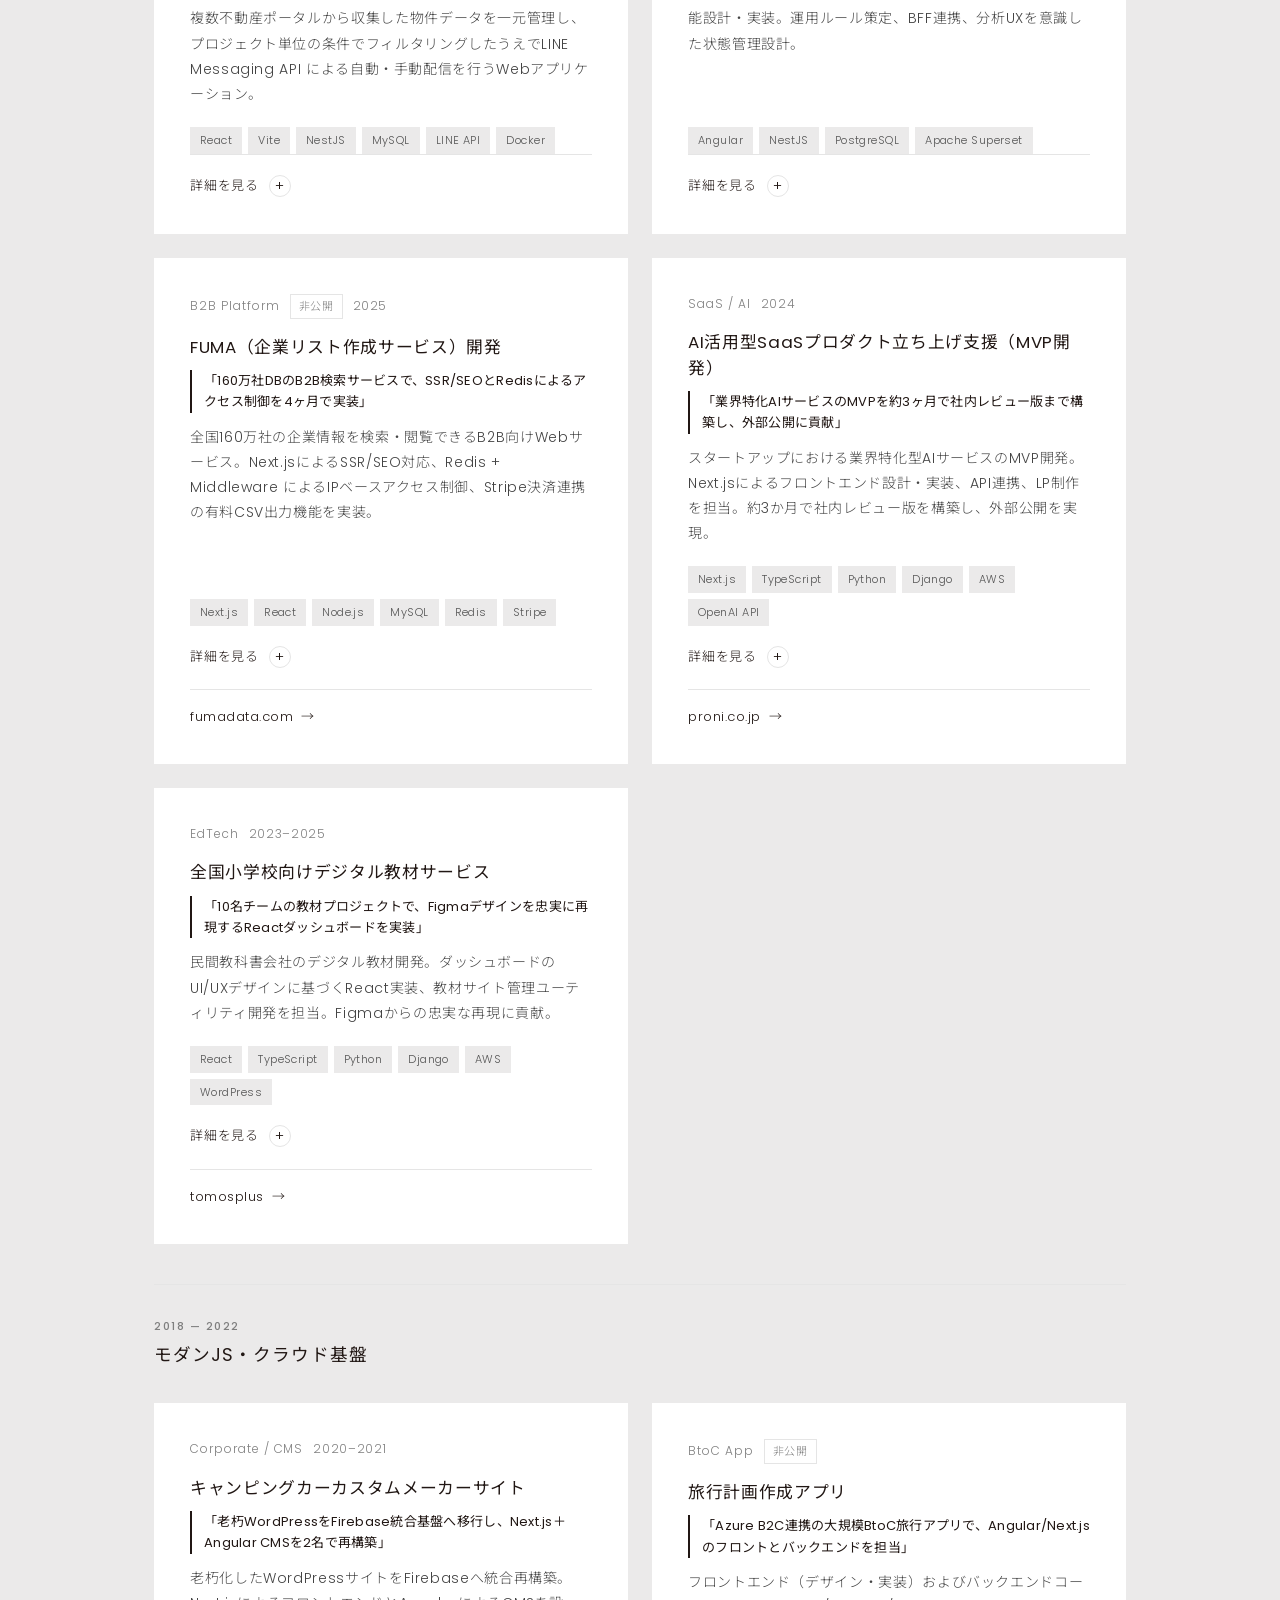
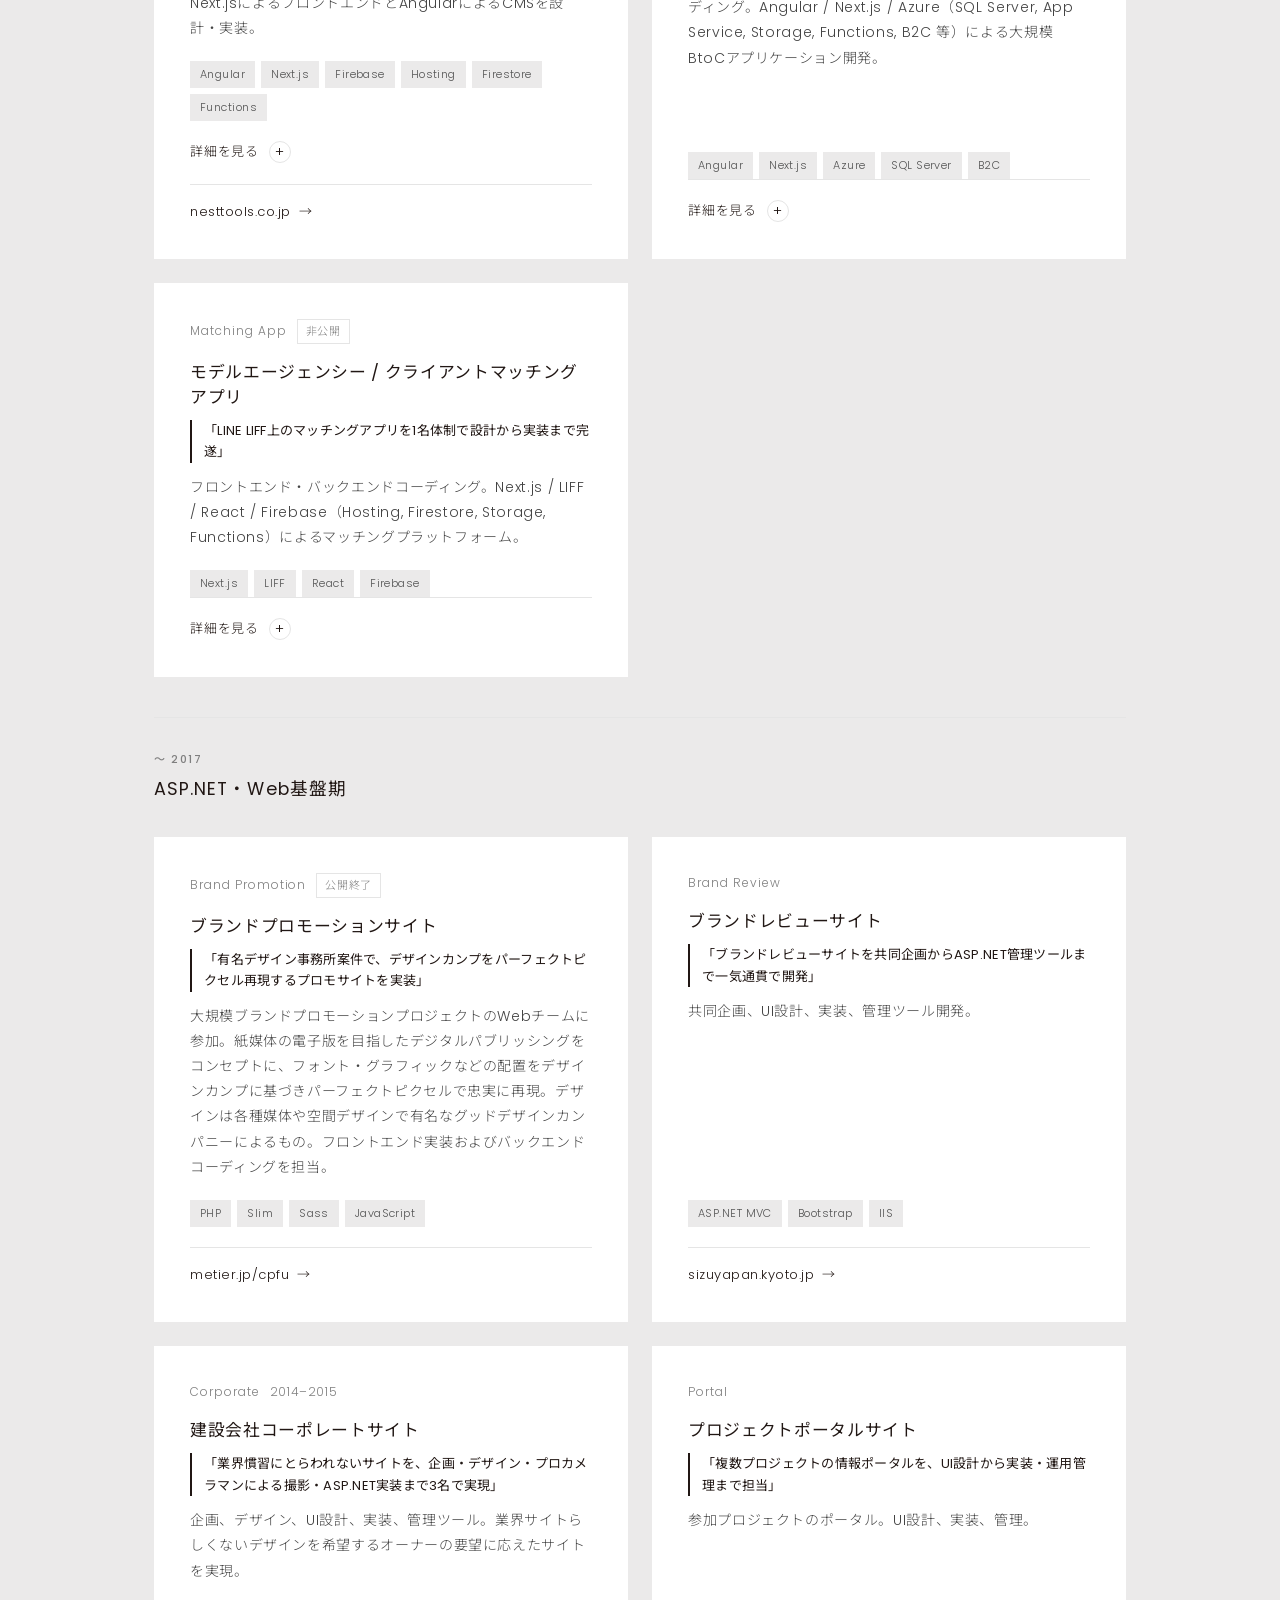
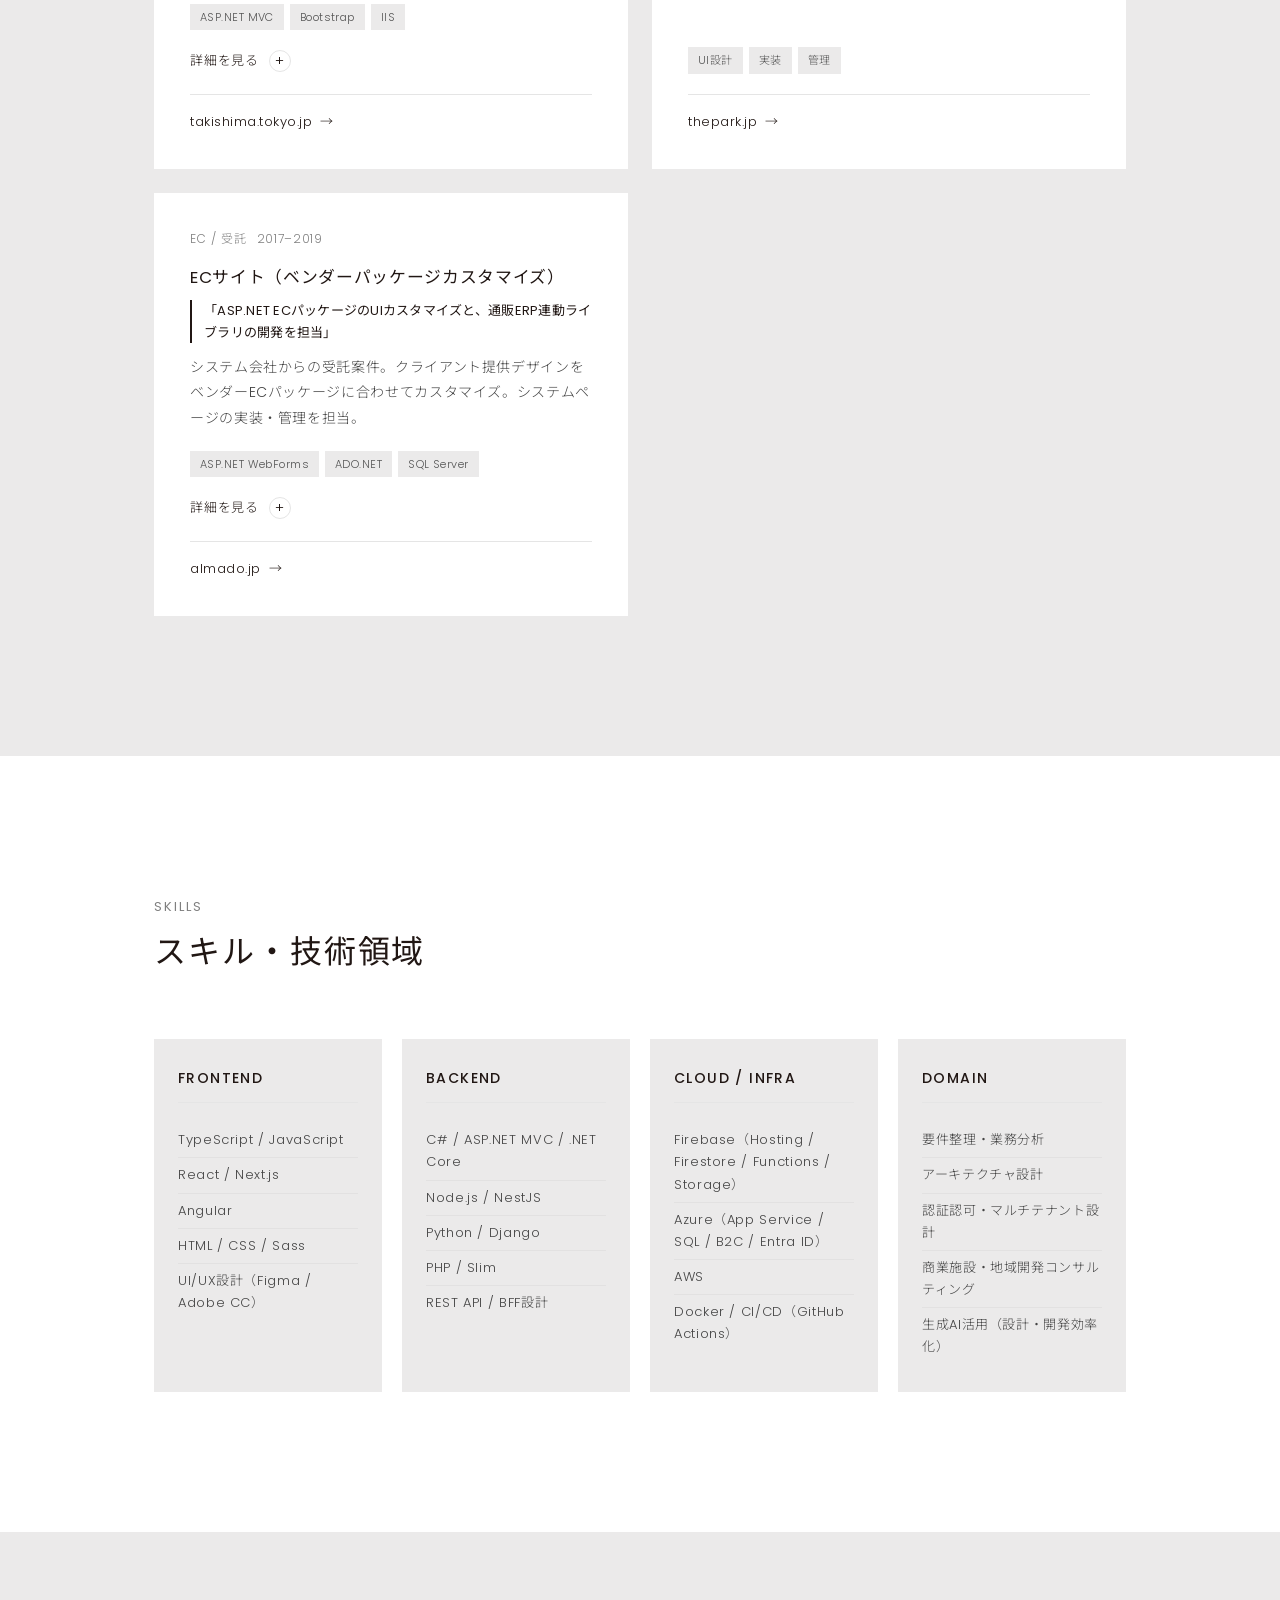
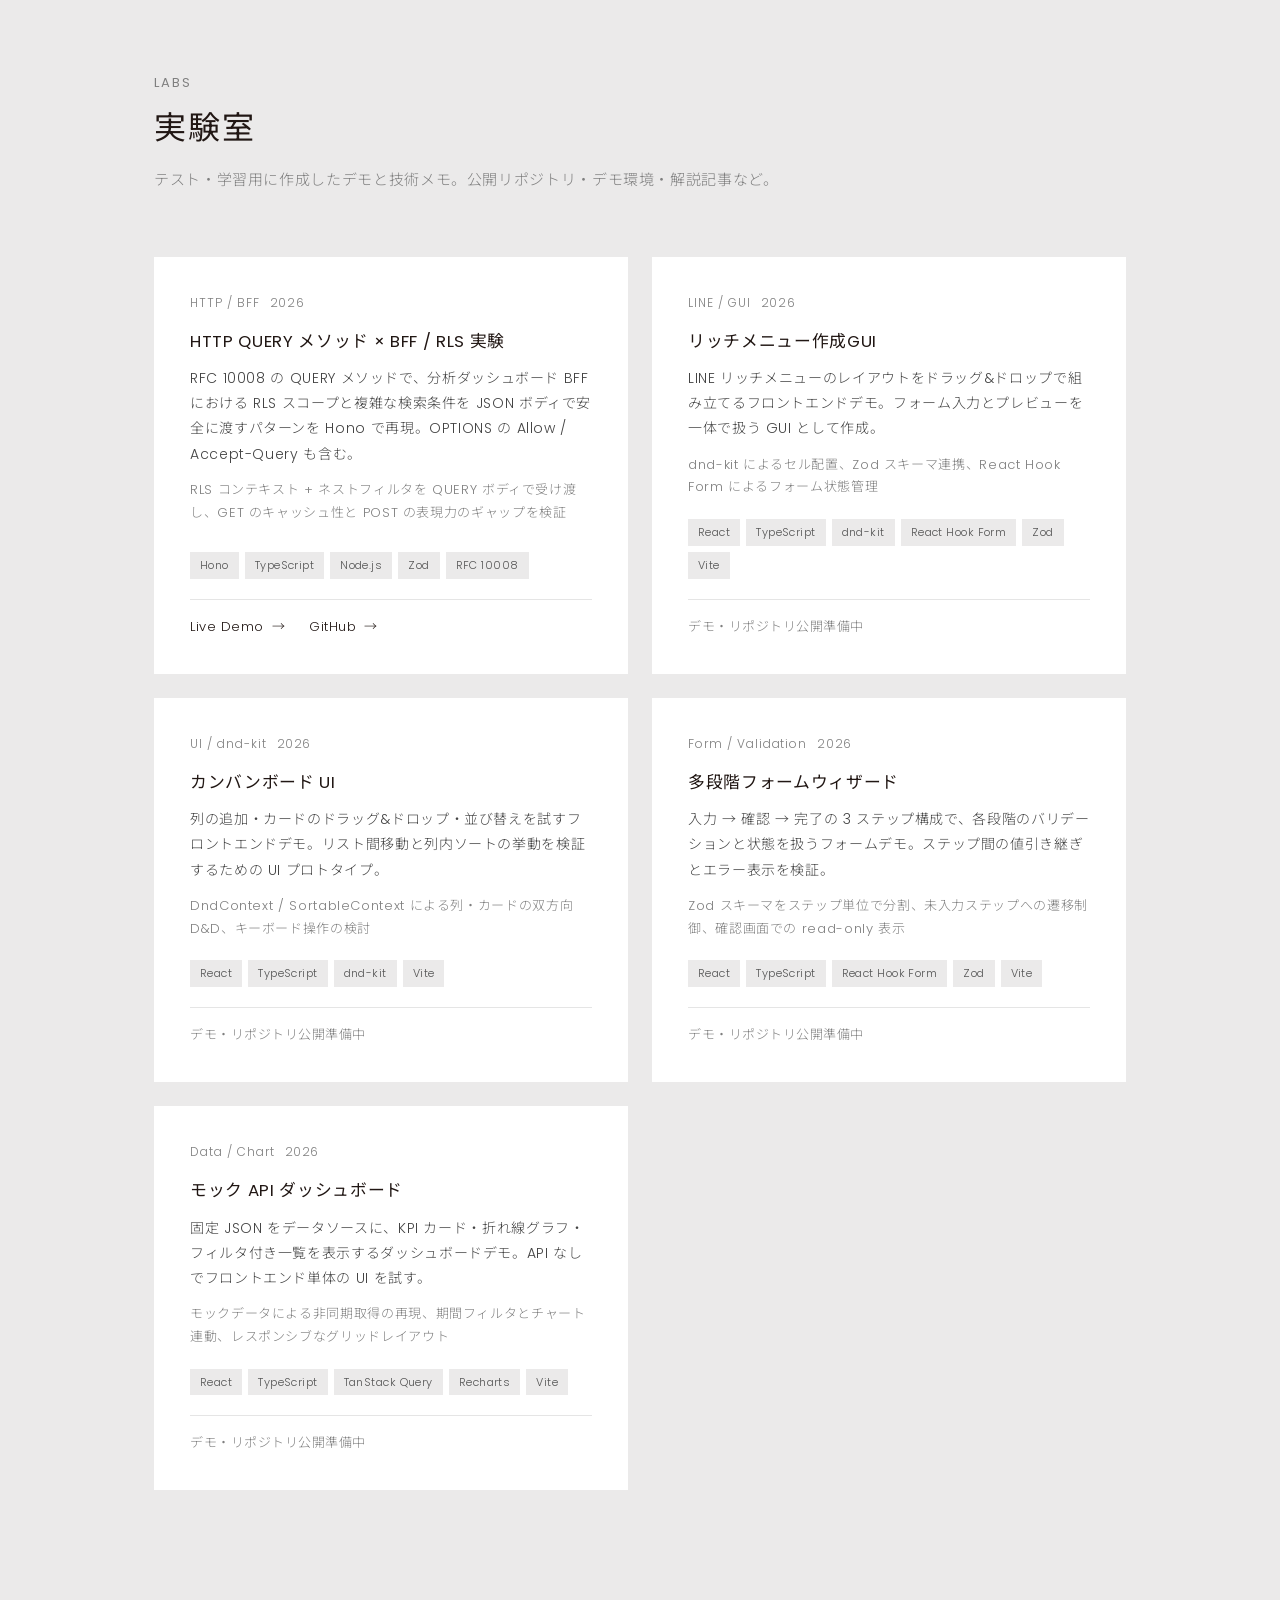
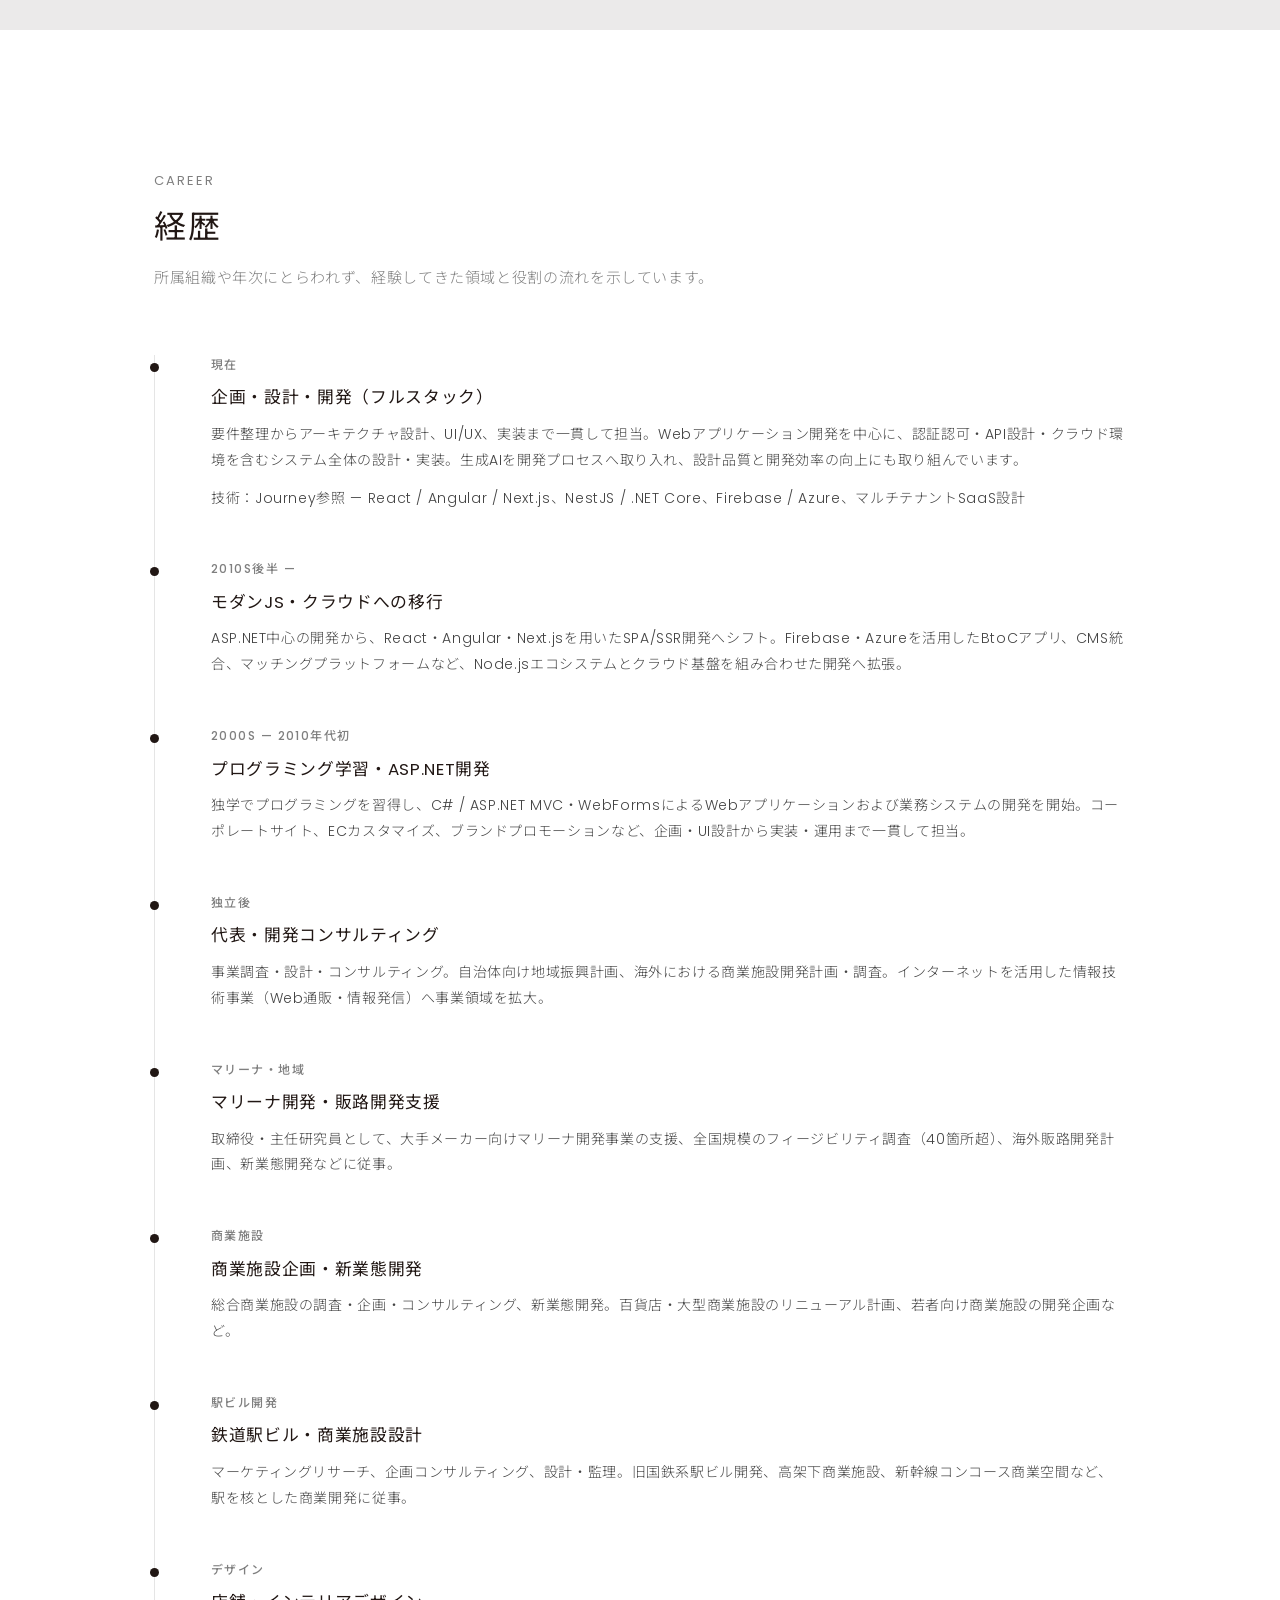
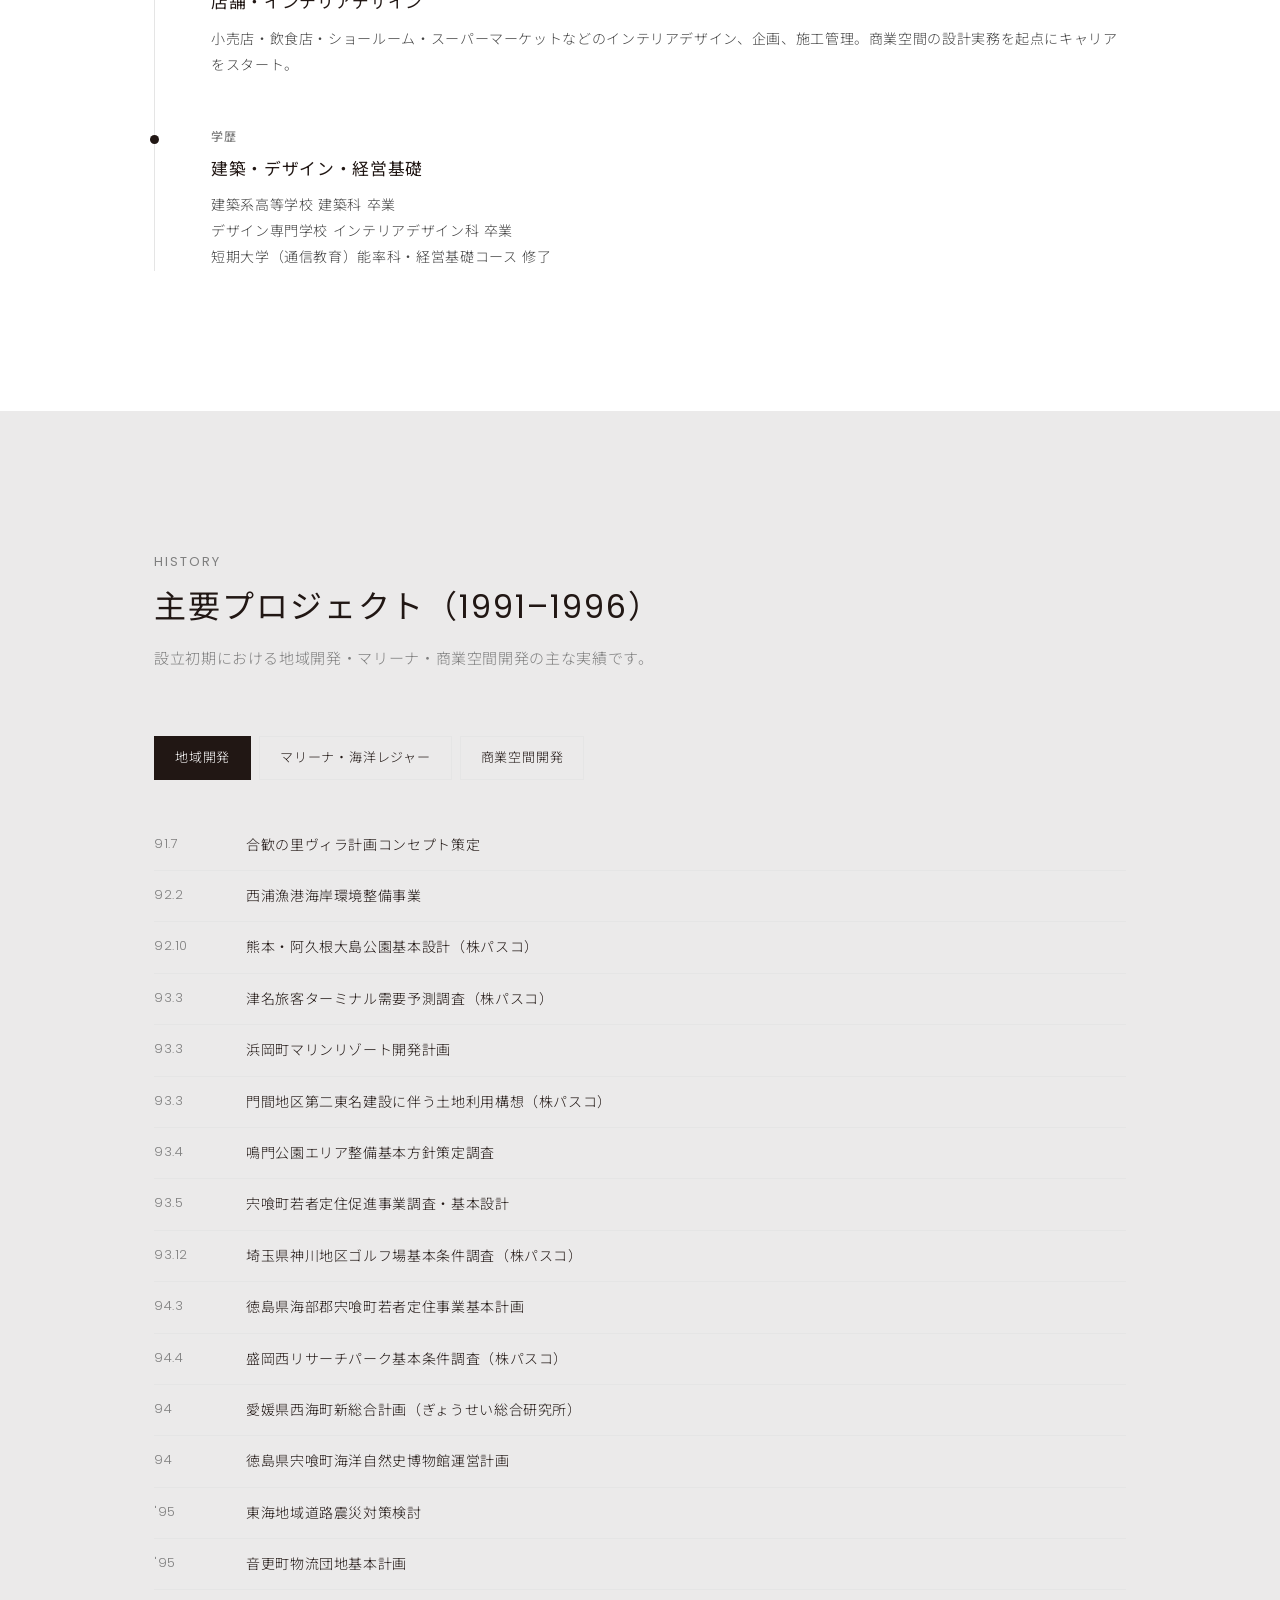
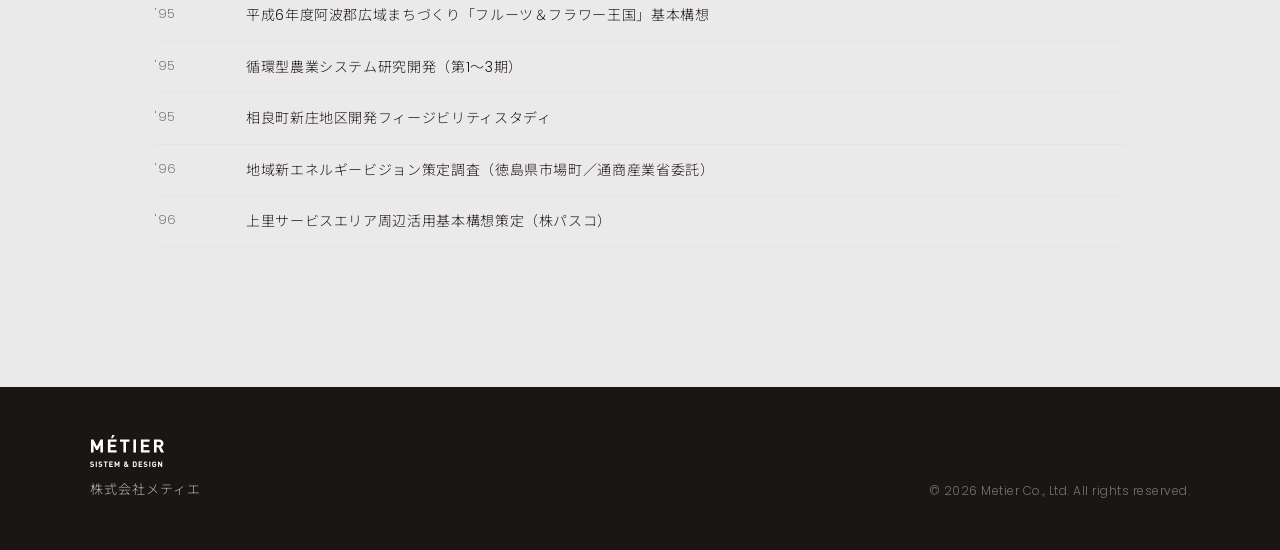
==== commit 82337a20: "upd20260708" ====
--- a/public/index.html
+++ b/public/index.html
@@ -1309,8 +1309,8 @@
 
     <script src="js/works-data.js?v=20260705"></script>
     <script src="js/works-modal.js?v=20260705"></script>
-    <script src="js/labs-data.js?v=20260705"></script>
-    <script src="js/labs.js?v=20260705"></script>
+    <script src="js/labs-data.js?v=20260707"></script>
+    <script src="js/labs.js?v=20260707"></script>
     <script src="js/main.js?v=20260705"></script>
   </body>
 </html>
